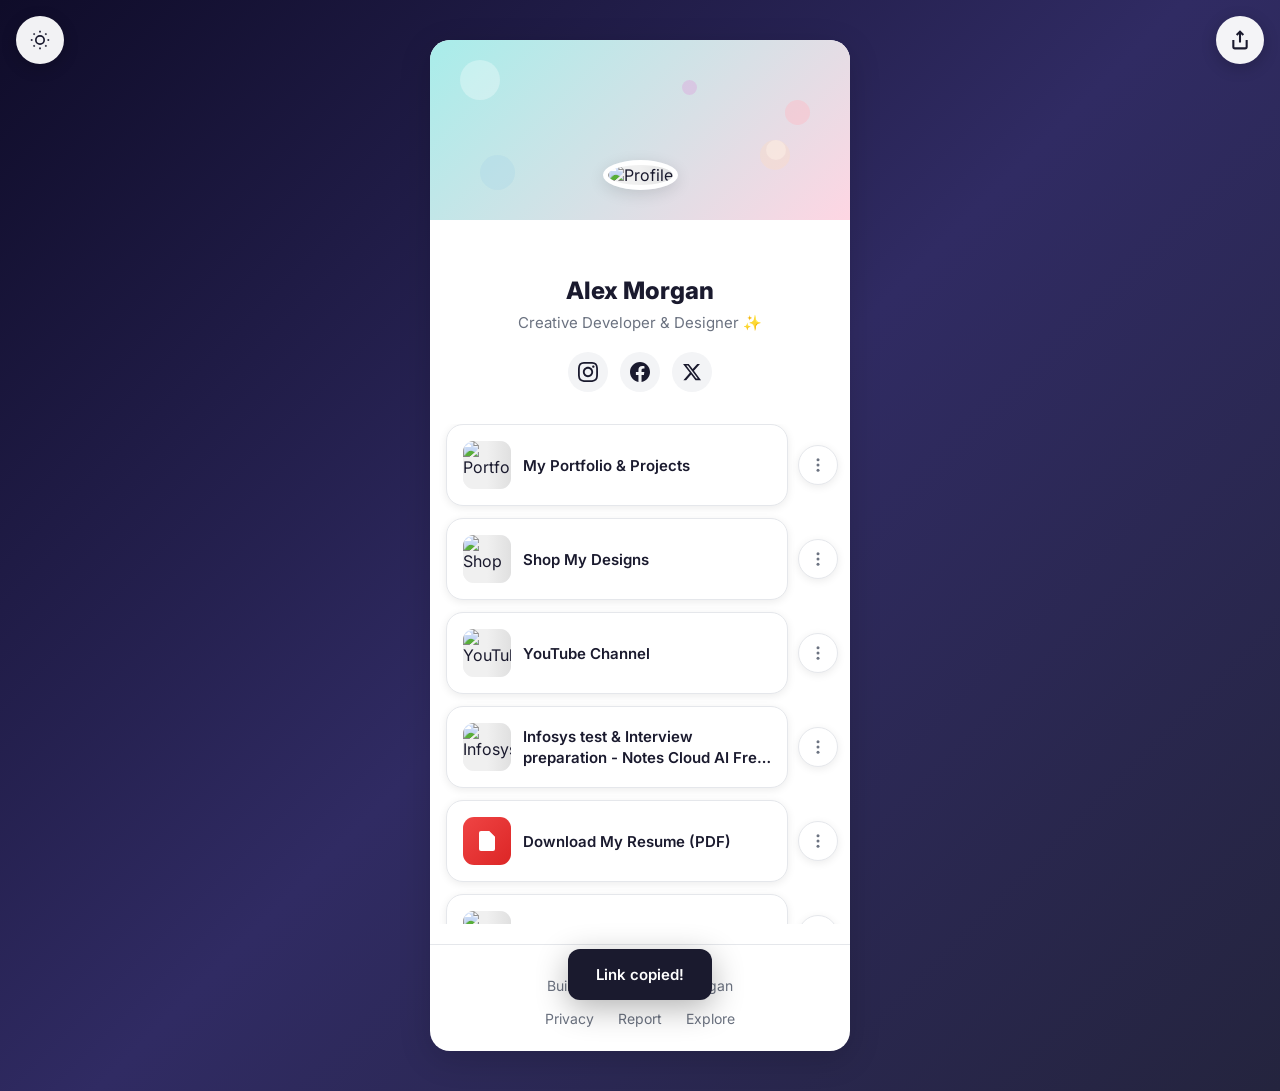
==== index.html @ 0e0369dc "Initial commit - LinkBio project" ====
<!DOCTYPE html>
<html lang="en">
<head>
    <meta charset="UTF-8">
    <meta name="viewport" content="width=device-width, initial-scale=1.0">
    <title>@alexmorgan - Linktree</title>
    <link rel="stylesheet" href="styles.css">
    <link rel="preconnect" href="https://fonts.googleapis.com">
    <link rel="preconnect" href="https://fonts.gstatic.com" crossorigin>
    <link href="https://fonts.googleapis.com/css2?family=Inter:wght@400;600;700;800&display=swap" rel="stylesheet">
</head>
<body>
    <!-- Main Container -->
    <div class="page-wrapper">
        <!-- Theme Toggle Button (Fixed) -->
        <button class="theme-toggle-btn" id="themeToggleBtn" aria-label="Toggle theme">
            <svg class="sun-icon" width="20" height="20" viewBox="0 0 24 24" fill="none" stroke="currentColor" stroke-width="2">
                <circle cx="12" cy="12" r="5"></circle>
                <line x1="12" y1="1" x2="12" y2="3"></line>
                <line x1="12" y1="21" x2="12" y2="23"></line>
                <line x1="4.22" y1="4.22" x2="5.64" y2="5.64"></line>
                <line x1="18.36" y1="18.36" x2="19.78" y2="19.78"></line>
                <line x1="1" y1="12" x2="3" y2="12"></line>
                <line x1="21" y1="12" x2="23" y2="12"></line>
                <line x1="4.22" y1="19.78" x2="5.64" y2="18.36"></line>
                <line x1="18.36" y1="5.64" x2="19.78" y2="4.22"></line>
            </svg>
            <svg class="moon-icon" width="20" height="20" viewBox="0 0 24 24" fill="none" stroke="currentColor" stroke-width="2">
                <path d="M21 12.79A9 9 0 1 1 11.21 3 7 7 0 0 0 21 12.79z"></path>
            </svg>
        </button>

        <!-- Share Button (Fixed) -->
        <button class="share-btn-fixed" id="profileShareBtn" aria-label="Share profile">
            <svg width="20" height="20" viewBox="0 0 24 24" fill="none" stroke="currentColor" stroke-width="2.5">
                <path d="M4 12v8a2 2 0 0 0 2 2h12a2 2 0 0 0 2-2v-8"></path>
                <polyline points="16 6 12 2 8 6"></polyline>
                <line x1="12" y1="2" x2="12" y2="15"></line>
            </svg>
        </button>

        <div class="profile-container">
            <!-- Decorative Header (Scrollable) -->
            <div class="header-decoration">
                <div class="confetti confetti-1"></div>
                <div class="confetti confetti-2"></div>
                <div class="confetti confetti-3"></div>
                <div class="confetti confetti-4"></div>
                <div class="confetti confetti-5"></div>
                <div class="confetti confetti-6"></div>
            </div>

            <!-- Profile Header (Scrollable) -->
            <div class="profile-header">
                <div class="profile-image-wrapper">
                    <img src="https://images.unsplash.com/photo-1535713875002-d1d0cf377fde?w=400&h=400&fit=crop" alt="Profile" class="profile-image">
                </div>
                <h1 class="profile-name">Alex Morgan</h1>
                <p class="profile-bio">Creative Developer & Designer ✨</p>
                
                <!-- Social Icons -->
                <div class="social-icons">
                    <a href="#" class="social-icon" aria-label="Instagram">
                        <svg width="20" height="20" viewBox="0 0 24 24" fill="currentColor">
                            <path d="M12 2.163c3.204 0 3.584.012 4.85.07 3.252.148 4.771 1.691 4.919 4.919.058 1.265.069 1.645.069 4.849 0 3.205-.012 3.584-.069 4.849-.149 3.225-1.664 4.771-4.919 4.919-1.266.058-1.644.07-4.85.07-3.204 0-3.584-.012-4.849-.07-3.26-.149-4.771-1.699-4.919-4.92-.058-1.265-.07-1.644-.07-4.849 0-3.204.013-3.583.07-4.849.149-3.227 1.664-4.771 4.919-4.919 1.266-.057 1.645-.069 4.849-.069zm0-2.163c-3.259 0-3.667.014-4.947.072-4.358.2-6.78 2.618-6.98 6.98-.059 1.281-.073 1.689-.073 4.948 0 3.259.014 3.668.072 4.948.2 4.358 2.618 6.78 6.98 6.98 1.281.058 1.689.072 4.948.072 3.259 0 3.668-.014 4.948-.072 4.354-.2 6.782-2.618 6.979-6.98.059-1.28.073-1.689.073-4.948 0-3.259-.014-3.667-.072-4.947-.196-4.354-2.617-6.78-6.979-6.98-1.281-.059-1.69-.073-4.949-.073zm0 5.838c-3.403 0-6.162 2.759-6.162 6.162s2.759 6.163 6.162 6.163 6.162-2.759 6.162-6.163c0-3.403-2.759-6.162-6.162-6.162zm0 10.162c-2.209 0-4-1.79-4-4 0-2.209 1.791-4 4-4s4 1.791 4 4c0 2.21-1.791 4-4 4zm6.406-11.845c-.796 0-1.441.645-1.441 1.44s.645 1.44 1.441 1.44c.795 0 1.439-.645 1.439-1.44s-.644-1.44-1.439-1.44z"></path>
                        </svg>
                    </a>
                    <a href="#" class="social-icon" aria-label="Facebook">
                        <svg width="20" height="20" viewBox="0 0 24 24" fill="currentColor">
                            <path d="M24 12.073c0-6.627-5.373-12-12-12s-12 5.373-12 12c0 5.99 4.388 10.954 10.125 11.854v-8.385H7.078v-3.47h3.047V9.43c0-3.007 1.792-4.669 4.533-4.669 1.312 0 2.686.235 2.686.235v2.953H15.83c-1.491 0-1.956.925-1.956 1.874v2.25h3.328l-.532 3.47h-2.796v8.385C19.612 23.027 24 18.062 24 12.073z"></path>
                        </svg>
                    </a>
                    <a href="#" class="social-icon" aria-label="X">
                        <svg width="20" height="20" viewBox="0 0 24 24" fill="currentColor">
                            <path d="M18.244 2.25h3.308l-7.227 8.26 8.502 11.24H16.17l-5.214-6.817L4.99 21.75H1.68l7.73-8.835L1.254 2.25H8.08l4.713 6.231zm-1.161 17.52h1.833L7.084 4.126H5.117z"></path>
                        </svg>
                    </a>
                </div>
            </div>

            <!-- Link Cards Section - Scalable Card List -->
            <div class="link-card-list">
                <!-- Card 1 -->
                <div class="link-card-wrapper">
                    <a href="https://example.com/portfolio" class="link-card" data-link-url="https://example.com/portfolio" data-link-title="My Portfolio & Projects" data-link-description="Explore my complete portfolio with case studies, design work, and creative projects">
                        <div class="link-thumbnail">
                            <img src="https://images.unsplash.com/photo-1460925895917-afdab827c52f?w=100&h=100&fit=crop" alt="Portfolio">
                        </div>
                        <span class="link-title">My Portfolio & Projects</span>
                    </a>
                    <button class="menu-btn" aria-label="Share link">
                        <svg width="18" height="18" viewBox="0 0 24 24" fill="currentColor">
                            <circle cx="12" cy="5" r="2"></circle>
                            <circle cx="12" cy="12" r="2"></circle>
                            <circle cx="12" cy="19" r="2"></circle>
                        </svg>
                    </button>
                </div>

                <!-- Card 2 -->
                <div class="link-card-wrapper">
                    <a href="https://example.com/shop" class="link-card" data-link-url="https://example.com/shop" data-link-title="Shop My Designs" data-link-description="Check out my latest products, merch, and digital downloads">
                        <div class="link-thumbnail">
                            <img src="https://images.unsplash.com/photo-1472851294608-062f824d29cc?w=100&h=100&fit=crop" alt="Shop">
                        </div>
                        <span class="link-title">Shop My Designs</span>
                    </a>
                    <button class="menu-btn" aria-label="Share link">
                        <svg width="18" height="18" viewBox="0 0 24 24" fill="currentColor">
                            <circle cx="12" cy="5" r="2"></circle>
                            <circle cx="12" cy="12" r="2"></circle>
                            <circle cx="12" cy="19" r="2"></circle>
                        </svg>
                    </button>
                </div>

                <!-- Card 3 -->
                <div class="link-card-wrapper">
                    <a href="https://youtube.com/@example" class="link-card" data-link-url="https://youtube.com/@example" data-link-title="YouTube Channel" data-link-description="Subscribe for weekly tutorials, tips, and behind-the-scenes content">
                        <div class="link-thumbnail">
                            <img src="https://images.unsplash.com/photo-1611162616305-c69b3fa7fbe0?w=100&h=100&fit=crop" alt="YouTube">
                        </div>
                        <span class="link-title">YouTube Channel</span>
                    </a>
                    <button class="menu-btn" aria-label="Share link">
                        <svg width="18" height="18" viewBox="0 0 24 24" fill="currentColor">
                            <circle cx="12" cy="5" r="2"></circle>
                            <circle cx="12" cy="12" r="2"></circle>
                            <circle cx="12" cy="19" r="2"></circle>
                        </svg>
                    </button>
                </div>

                <!-- Card 4 - Long Title Example -->
                <div class="link-card-wrapper">
                    <a href="https://example.com/infosys" class="link-card" data-link-url="https://example.com/infosys" data-link-title="Infosys test & Interview preparation - Notes Cloud AI Free Certifications 700+ VACANCIES" data-link-description="Complete preparation guide for Infosys interviews with free resources">
                        <div class="link-thumbnail">
                            <img src="https://images.unsplash.com/photo-1454165804606-c3d57bc86b40?w=100&h=100&fit=crop" alt="Infosys">
                        </div>
                        <span class="link-title">Infosys test & Interview preparation - Notes Cloud AI Free Certifications 700+ VACANCIES</span>
                    </a>
                    <button class="menu-btn" aria-label="Share link">
                        <svg width="18" height="18" viewBox="0 0 24 24" fill="currentColor">
                            <circle cx="12" cy="5" r="2"></circle>
                            <circle cx="12" cy="12" r="2"></circle>
                            <circle cx="12" cy="19" r="2"></circle>
                        </svg>
                    </button>
                </div>

                <!-- Card 5 - PDF Document -->
                <div class="link-card-wrapper">
                    <a href="https://example.com/resume.pdf" class="link-card" data-link-url="https://example.com/resume.pdf" data-link-title="Download My Resume (PDF)" data-link-description="Get my latest resume with all experience and skills">
                        <div class="link-thumbnail pdf-icon">
                            <svg width="24" height="24" viewBox="0 0 24 24" fill="currentColor">
                                <path d="M14 2H6a2 2 0 0 0-2 2v16a2 2 0 0 0 2 2h12a2 2 0 0 0 2-2V8l-6-6z"></path>
                                <path d="M14 2v6h6"></path>
                            </svg>
                        </div>
                        <span class="link-title">Download My Resume (PDF)</span>
                    </a>
                    <button class="menu-btn" aria-label="Share link">
                        <svg width="18" height="18" viewBox="0 0 24 24" fill="currentColor">
                            <circle cx="12" cy="5" r="2"></circle>
                            <circle cx="12" cy="12" r="2"></circle>
                            <circle cx="12" cy="19" r="2"></circle>
                        </svg>
                    </button>
                </div>

                <!-- Card 6 -->
                <div class="link-card-wrapper">
                    <a href="https://example.com/newsletter" class="link-card" data-link-url="https://example.com/newsletter" data-link-title="Join My Newsletter" data-link-description="Get exclusive tips, resources, and updates delivered to your inbox">
                        <div class="link-thumbnail">
                            <img src="https://images.unsplash.com/photo-1557200134-90327ee9fafa?w=100&h=100&fit=crop" alt="Newsletter">
                        </div>
                        <span class="link-title">Join My Newsletter</span>
                    </a>
                    <button class="menu-btn" aria-label="Share link">
                        <svg width="18" height="18" viewBox="0 0 24 24" fill="currentColor">
                            <circle cx="12" cy="5" r="2"></circle>
                            <circle cx="12" cy="12" r="2"></circle>
                            <circle cx="12" cy="19" r="2"></circle>
                        </svg>
                    </button>
                </div>

                <!-- Card 7 - TCS Example -->
                <div class="link-card-wrapper">
                    <a href="https://example.com/tcs-codevita" class="link-card" data-link-url="https://example.com/tcs-codevita" data-link-title="TCS CodeVita Previous Year Questions" data-link-description="Access all previous year questions and solutions for TCS CodeVita">
                        <div class="link-thumbnail">
                            <img src="https://images.unsplash.com/photo-1516116216624-53e697fedbea?w=100&h=100&fit=crop" alt="TCS">
                        </div>
                        <span class="link-title">TCS CodeVita Previous Year Questions</span>
                    </a>
                    <button class="menu-btn" aria-label="Share link">
                        <svg width="18" height="18" viewBox="0 0 24 24" fill="currentColor">
                            <circle cx="12" cy="5" r="2"></circle>
                            <circle cx="12" cy="12" r="2"></circle>
                            <circle cx="12" cy="19" r="2"></circle>
                        </svg>
                    </button>
                </div>

                <!-- Card 8 -->
                <div class="link-card-wrapper">
                    <a href="https://buymeacoffee.com/example" class="link-card" data-link-url="https://buymeacoffee.com/example" data-link-title="Buy Me a Coffee ☕" data-link-description="Support my work and help me create more content">
                        <div class="link-thumbnail">
                            <img src="https://images.unsplash.com/photo-1509042239860-f550ce710b93?w=100&h=100&fit=crop" alt="Coffee">
                        </div>
                        <span class="link-title">Buy Me a Coffee ☕</span>
                    </a>
                    <button class="menu-btn" aria-label="Share link">
                        <svg width="18" height="18" viewBox="0 0 24 24" fill="currentColor">
                            <circle cx="12" cy="5" r="2"></circle>
                            <circle cx="12" cy="12" r="2"></circle>
                            <circle cx="12" cy="19" r="2"></circle>
                        </svg>
                    </button>
                </div>

                <!-- Card 9 - Document Example -->
                <div class="link-card-wrapper">
                    <a href="https://example.com/guide.pdf" class="link-card" data-link-url="https://example.com/guide.pdf" data-link-title="DIRECT INTERVIEW IN ZOOM - Complete Guide" data-link-description="Step by step guide for direct Zoom interviews">
                        <div class="link-thumbnail doc-icon">
                            <svg width="24" height="24" viewBox="0 0 24 24" fill="currentColor">
                                <path d="M14 2H6a2 2 0 0 0-2 2v16a2 2 0 0 0 2 2h12a2 2 0 0 0 2-2V8l-6-6z"></path>
                                <path d="M14 2v6h6"></path>
                                <path d="M9 13h6M9 17h6"></path>
                            </svg>
                        </div>
                        <span class="link-title">DIRECT INTERVIEW IN ZOOM - Complete Guide</span>
                    </a>
                    <button class="menu-btn" aria-label="Share link">
                        <svg width="18" height="18" viewBox="0 0 24 24" fill="currentColor">
                            <circle cx="12" cy="5" r="2"></circle>
                            <circle cx="12" cy="12" r="2"></circle>
                            <circle cx="12" cy="19" r="2"></circle>
                        </svg>
                    </button>
                </div>

                <!-- Card 10 -->
                <div class="link-card-wrapper">
                    <a href="https://example.com/blog" class="link-card" data-link-url="https://example.com/blog" data-link-title="Read My Blog" data-link-description="Articles about design, development, and creativity">
                        <div class="link-thumbnail">
                            <img src="https://images.unsplash.com/photo-1499750310107-5fef28a66643?w=100&h=100&fit=crop" alt="Blog">
                        </div>
                        <span class="link-title">Read My Blog</span>
                    </a>
                    <button class="menu-btn" aria-label="Share link">
                        <svg width="18" height="18" viewBox="0 0 24 24" fill="currentColor">
                            <circle cx="12" cy="5" r="2"></circle>
                            <circle cx="12" cy="12" r="2"></circle>
                            <circle cx="12" cy="19" r="2"></circle>
                        </svg>
                    </button>
                </div>

                <!-- ============================================
                     ADDITIONAL CARDS (Commented Out - Uncomment to Use)
                     ============================================ -->

                <!-- Card 11 - GitHub Repositories -->
                <!--
                <div class="link-card-wrapper">
                    <a href="https://github.com/yourusername" class="link-card" data-link-url="https://github.com/yourusername" data-link-title="GitHub Repositories" data-link-description="Explore my open source projects and code contributions">
                        <div class="link-thumbnail">
                            <img src="https://images.unsplash.com/photo-1618401471353-b98afee0b2eb?w=100&h=100&fit=crop" alt="GitHub">
                        </div>
                        <span class="link-title">GitHub Repositories</span>
                    </a>
                    <button class="menu-btn" aria-label="Share link">
                        <svg width="18" height="18" viewBox="0 0 24 24" fill="currentColor">
                            <circle cx="12" cy="5" r="2"></circle>
                            <circle cx="12" cy="12" r="2"></circle>
                            <circle cx="12" cy="19" r="2"></circle>
                        </svg>
                    </button>
                </div>
                -->

                <!-- Card 12 - Frontend Development Projects -->
                <!--
                <div class="link-card-wrapper">
                    <a href="https://example.com/frontend-projects" class="link-card" data-link-url="https://example.com/frontend-projects" data-link-title="Frontend Development Projects" data-link-description="Collection of React, Vue, and vanilla JavaScript projects">
                        <div class="link-thumbnail">
                            <img src="https://images.unsplash.com/photo-1593720213428-28a5b9e94613?w=100&h=100&fit=crop" alt="Frontend">
                        </div>
                        <span class="link-title">Frontend Development Projects</span>
                    </a>
                    <button class="menu-btn" aria-label="Share link">
                        <svg width="18" height="18" viewBox="0 0 24 24" fill="currentColor">
                            <circle cx="12" cy="5" r="2"></circle>
                            <circle cx="12" cy="12" r="2"></circle>
                            <circle cx="12" cy="19" r="2"></circle>
                        </svg>
                    </button>
                </div>
                -->

                <!-- Card 13 - UI Design Resources -->
                <!--
                <div class="link-card-wrapper">
                    <a href="https://example.com/ui-resources" class="link-card" data-link-url="https://example.com/ui-resources" data-link-title="UI Design Resources" data-link-description="Free design systems, components, and Figma templates">
                        <div class="link-thumbnail">
                            <img src="https://images.unsplash.com/photo-1561070791-2526d30994b5?w=100&h=100&fit=crop" alt="UI Design">
                        </div>
                        <span class="link-title">UI Design Resources</span>
                    </a>
                    <button class="menu-btn" aria-label="Share link">
                        <svg width="18" height="18" viewBox="0 0 24 24" fill="currentColor">
                            <circle cx="12" cy="5" r="2"></circle>
                            <circle cx="12" cy="12" r="2"></circle>
                            <circle cx="12" cy="19" r="2"></circle>
                        </svg>
                    </button>
                </div>
                -->

                <!-- Card 14 - JavaScript Learning Resources -->
                <!--
                <div class="link-card-wrapper">
                    <a href="https://example.com/js-learning" class="link-card" data-link-url="https://example.com/js-learning" data-link-title="JavaScript Learning Resources" data-link-description="Tutorials, courses, and guides for mastering JavaScript">
                        <div class="link-thumbnail">
                            <img src="https://images.unsplash.com/photo-1579468118864-1b9ea3c0db4a?w=100&h=100&fit=crop" alt="JavaScript">
                        </div>
                        <span class="link-title">JavaScript Learning Resources</span>
                    </a>
                    <button class="menu-btn" aria-label="Share link">
                        <svg width="18" height="18" viewBox="0 0 24 24" fill="currentColor">
                            <circle cx="12" cy="5" r="2"></circle>
                            <circle cx="12" cy="12" r="2"></circle>
                            <circle cx="12" cy="19" r="2"></circle>
                        </svg>
                    </button>
                </div>
                -->

                <!-- Card 15 - AI Tools Collection -->
                <!--
                <div class="link-card-wrapper">
                    <a href="https://example.com/ai-tools" class="link-card" data-link-url="https://example.com/ai-tools" data-link-title="AI Tools Collection" data-link-description="Curated list of AI tools for developers and designers">
                        <div class="link-thumbnail">
                            <img src="https://images.unsplash.com/photo-1677442136019-21780ecad995?w=100&h=100&fit=crop" alt="AI Tools">
                        </div>
                        <span class="link-title">AI Tools Collection</span>
                    </a>
                    <button class="menu-btn" aria-label="Share link">
                        <svg width="18" height="18" viewBox="0 0 24 24" fill="currentColor">
                            <circle cx="12" cy="5" r="2"></circle>
                            <circle cx="12" cy="12" r="2"></circle>
                            <circle cx="12" cy="19" r="2"></circle>
                        </svg>
                    </button>
                </div>
                -->

                <!-- Card 16 - Developer Toolkit -->
                <!--
                <div class="link-card-wrapper">
                    <a href="https://example.com/dev-toolkit" class="link-card" data-link-url="https://example.com/dev-toolkit" data-link-title="Developer Toolkit" data-link-description="Essential tools, extensions, and resources for developers">
                        <div class="link-thumbnail">
                            <img src="https://images.unsplash.com/photo-1484480974693-6ca0a78fb36b?w=100&h=100&fit=crop" alt="Toolkit">
                        </div>
                        <span class="link-title">Developer Toolkit</span>
                    </a>
                    <button class="menu-btn" aria-label="Share link">
                        <svg width="18" height="18" viewBox="0 0 24 24" fill="currentColor">
                            <circle cx="12" cy="5" r="2"></circle>
                            <circle cx="12" cy="12" r="2"></circle>
                            <circle cx="12" cy="19" r="2"></circle>
                        </svg>
                    </button>
                </div>
                -->

                <!-- Card 17 - Startup Ideas -->
                <!--
                <div class="link-card-wrapper">
                    <a href="https://example.com/startup-ideas" class="link-card" data-link-url="https://example.com/startup-ideas" data-link-title="Startup Ideas" data-link-description="Innovative startup concepts and business opportunities">
                        <div class="link-thumbnail">
                            <img src="https://images.unsplash.com/photo-1553877522-43269d4ea984?w=100&h=100&fit=crop" alt="Startup">
                        </div>
                        <span class="link-title">Startup Ideas</span>
                    </a>
                    <button class="menu-btn" aria-label="Share link">
                        <svg width="18" height="18" viewBox="0 0 24 24" fill="currentColor">
                            <circle cx="12" cy="5" r="2"></circle>
                            <circle cx="12" cy="12" r="2"></circle>
                            <circle cx="12" cy="19" r="2"></circle>
                        </svg>
                    </button>
                </div>
                -->

                <!-- Card 18 - Tech Blog Articles -->
                <!--
                <div class="link-card-wrapper">
                    <a href="https://example.com/tech-blog" class="link-card" data-link-url="https://example.com/tech-blog" data-link-title="Tech Blog Articles" data-link-description="In-depth articles on web development and technology trends">
                        <div class="link-thumbnail">
                            <img src="https://images.unsplash.com/photo-1486312338219-ce68d2c6f44d?w=100&h=100&fit=crop" alt="Blog">
                        </div>
                        <span class="link-title">Tech Blog Articles</span>
                    </a>
                    <button class="menu-btn" aria-label="Share link">
                        <svg width="18" height="18" viewBox="0 0 24 24" fill="currentColor">
                            <circle cx="12" cy="5" r="2"></circle>
                            <circle cx="12" cy="12" r="2"></circle>
                            <circle cx="12" cy="19" r="2"></circle>
                        </svg>
                    </button>
                </div>
                -->

                <!-- Card 19 - Free Coding Resources -->
                <!--
                <div class="link-card-wrapper">
                    <a href="https://example.com/free-resources" class="link-card" data-link-url="https://example.com/free-resources" data-link-title="Free Coding Resources" data-link-description="Free courses, tutorials, and learning materials for developers">
                        <div class="link-thumbnail">
                            <img src="https://images.unsplash.com/photo-1516116216624-53e697fedbea?w=100&h=100&fit=crop" alt="Resources">
                        </div>
                        <span class="link-title">Free Coding Resources</span>
                    </a>
                    <button class="menu-btn" aria-label="Share link">
                        <svg width="18" height="18" viewBox="0 0 24 24" fill="currentColor">
                            <circle cx="12" cy="5" r="2"></circle>
                            <circle cx="12" cy="12" r="2"></circle>
                            <circle cx="12" cy="19" r="2"></circle>
                        </svg>
                    </button>
                </div>
                -->

                <!-- Card 20 - Design Inspiration -->
                <!--
                <div class="link-card-wrapper">
                    <a href="https://example.com/design-inspiration" class="link-card" data-link-url="https://example.com/design-inspiration" data-link-title="Design Inspiration" data-link-description="Curated collection of beautiful UI designs and creative work">
                        <div class="link-thumbnail">
                            <img src="https://images.unsplash.com/photo-1558655146-9f40138edfeb?w=100&h=100&fit=crop" alt="Design">
                        </div>
                        <span class="link-title">Design Inspiration</span>
                    </a>
                    <button class="menu-btn" aria-label="Share link">
                        <svg width="18" height="18" viewBox="0 0 24 24" fill="currentColor">
                            <circle cx="12" cy="5" r="2"></circle>
                            <circle cx="12" cy="12" r="2"></circle>
                            <circle cx="12" cy="19" r="2"></circle>
                        </svg>
                    </button>
                </div>
                -->

                <!-- Card 21 - My LinkedIn Profile -->
                <!--
                <div class="link-card-wrapper">
                    <a href="https://linkedin.com/in/yourusername" class="link-card" data-link-url="https://linkedin.com/in/yourusername" data-link-title="My LinkedIn Profile" data-link-description="Connect with me on LinkedIn for professional networking">
                        <div class="link-thumbnail">
                            <img src="https://images.unsplash.com/photo-1611944212129-29977ae1398c?w=100&h=100&fit=crop" alt="LinkedIn">
                        </div>
                        <span class="link-title">My LinkedIn Profile</span>
                    </a>
                    <button class="menu-btn" aria-label="Share link">
                        <svg width="18" height="18" viewBox="0 0 24 24" fill="currentColor">
                            <circle cx="12" cy="5" r="2"></circle>
                            <circle cx="12" cy="12" r="2"></circle>
                            <circle cx="12" cy="19" r="2"></circle>
                        </svg>
                    </button>
                </div>
                -->

                <!-- Card 22 - Book a Call -->
                <!--
                <div class="link-card-wrapper">
                    <a href="https://cal.com/yourusername" class="link-card" data-link-url="https://cal.com/yourusername" data-link-title="Book a Call" data-link-description="Schedule a 30-minute consultation call with me">
                        <div class="link-thumbnail">
                            <img src="https://images.unsplash.com/photo-1497032628192-86f99bcd76bc?w=100&h=100&fit=crop" alt="Call">
                        </div>
                        <span class="link-title">Book a Call</span>
                    </a>
                    <button class="menu-btn" aria-label="Share link">
                        <svg width="18" height="18" viewBox="0 0 24 24" fill="currentColor">
                            <circle cx="12" cy="5" r="2"></circle>
                            <circle cx="12" cy="12" r="2"></circle>
                            <circle cx="12" cy="19" r="2"></circle>
                        </svg>
                    </button>
                </div>
                -->

                <!-- Card 23 - Contact Me -->
                <!--
                <div class="link-card-wrapper">
                    <a href="mailto:hello@example.com" class="link-card" data-link-url="mailto:hello@example.com" data-link-title="Contact Me" data-link-description="Send me an email for inquiries and collaborations">
                        <div class="link-thumbnail">
                            <img src="https://images.unsplash.com/photo-1596526131083-e8c633c948d2?w=100&h=100&fit=crop" alt="Contact">
                        </div>
                        <span class="link-title">Contact Me</span>
                    </a>
                    <button class="menu-btn" aria-label="Share link">
                        <svg width="18" height="18" viewBox="0 0 24 24" fill="currentColor">
                            <circle cx="12" cy="5" r="2"></circle>
                            <circle cx="12" cy="12" r="2"></circle>
                            <circle cx="12" cy="19" r="2"></circle>
                        </svg>
                    </button>
                </div>
                -->

                <!-- Card 24 - Web Development Course -->
                <!--
                <div class="link-card-wrapper">
                    <a href="https://example.com/web-dev-course" class="link-card" data-link-url="https://example.com/web-dev-course" data-link-title="Web Development Course" data-link-description="Complete course on modern web development from scratch">
                        <div class="link-thumbnail">
                            <img src="https://images.unsplash.com/photo-1498050108023-c5249f4df085?w=100&h=100&fit=crop" alt="Course">
                        </div>
                        <span class="link-title">Web Development Course</span>
                    </a>
                    <button class="menu-btn" aria-label="Share link">
                        <svg width="18" height="18" viewBox="0 0 24 24" fill="currentColor">
                            <circle cx="12" cy="5" r="2"></circle>
                            <circle cx="12" cy="12" r="2"></circle>
                            <circle cx="12" cy="19" r="2"></circle>
                        </svg>
                    </button>
                </div>
                -->

                <!-- Card 25 - Design Portfolio -->
                <!--
                <div class="link-card-wrapper">
                    <a href="https://example.com/design-portfolio" class="link-card" data-link-url="https://example.com/design-portfolio" data-link-title="Design Portfolio" data-link-description="Browse my complete design portfolio and case studies">
                        <div class="link-thumbnail">
                            <img src="https://images.unsplash.com/photo-1626785774573-4b799315345d?w=100&h=100&fit=crop" alt="Portfolio">
                        </div>
                        <span class="link-title">Design Portfolio</span>
                    </a>
                    <button class="menu-btn" aria-label="Share link">
                        <svg width="18" height="18" viewBox="0 0 24 24" fill="currentColor">
                            <circle cx="12" cy="5" r="2"></circle>
                            <circle cx="12" cy="12" r="2"></circle>
                            <circle cx="12" cy="19" r="2"></circle>
                        </svg>
                    </button>
                </div>
                -->
            </div>

            <!-- Custom Footer -->
            <footer class="custom-footer">
                <p class="footer-text">Built with ❤️ by Alex Morgan</p>
                <div class="footer-links">
                    <a href="#privacy" class="footer-link">Privacy</a>
                    <a href="#report" class="footer-link">Report</a>
                    <a href="#explore" class="footer-link">Explore</a>
                </div>
            </footer>
        </div>
    </div>

    <!-- Link Share Modal -->
    <div class="modal-overlay" id="linkShareModal">
        <div class="modal-content">
            <button class="modal-close" id="linkModalClose" aria-label="Close">
                <svg width="24" height="24" viewBox="0 0 24 24" fill="none" stroke="currentColor" stroke-width="2">
                    <line x1="18" y1="6" x2="6" y2="18"></line>
                    <line x1="6" y1="6" x2="18" y2="18"></line>
                </svg>
            </button>
            
            <h2 class="modal-title">Share link</h2>
            
            <!-- Link Preview Card -->
            <div class="link-preview-card">
                <div class="preview-thumbnail" id="linkPreviewThumb">
                    <img src="" alt="Link preview">
                </div>
                <div class="preview-content">
                    <h3 class="preview-title" id="linkPreviewTitle">Link Title</h3>
                    <p class="preview-url" id="linkPreviewUrl">example.com/link</p>
                    <p class="preview-description" id="linkPreviewDescription">Link description</p>
                    <button class="preview-more-btn">More</button>
                </div>
            </div>
            
            <!-- Share Options -->
            <div class="share-options">
                <button class="share-option" data-action="copy-link">
                    <div class="share-icon share-icon-copy">
                        <svg width="20" height="20" viewBox="0 0 24 24" fill="none" stroke="currentColor" stroke-width="2">
                            <path d="M10 13a5 5 0 0 0 7.54.54l3-3a5 5 0 0 0-7.07-7.07l-1.72 1.71"></path>
                            <path d="M14 11a5 5 0 0 0-7.54-.54l-3 3a5 5 0 0 0 7.07 7.07l1.71-1.71"></path>
                        </svg>
                    </div>
                    <span class="share-label">Copy link</span>
                </button>
                
                <button class="share-option" data-action="twitter">
                    <div class="share-icon share-icon-twitter">
                        <svg width="20" height="20" viewBox="0 0 24 24" fill="currentColor">
                            <path d="M18.244 2.25h3.308l-7.227 8.26 8.502 11.24H16.17l-5.214-6.817L4.99 21.75H1.68l7.73-8.835L1.254 2.25H8.08l4.713 6.231zm-1.161 17.52h1.833L7.084 4.126H5.117z"></path>
                        </svg>
                    </div>
                    <span class="share-label">X</span>
                </button>
                
                <button class="share-option" data-action="facebook">
                    <div class="share-icon share-icon-facebook">
                        <svg width="20" height="20" viewBox="0 0 24 24" fill="currentColor">
                            <path d="M24 12.073c0-6.627-5.373-12-12-12s-12 5.373-12 12c0 5.99 4.388 10.954 10.125 11.854v-8.385H7.078v-3.47h3.047V9.43c0-3.007 1.792-4.669 4.533-4.669 1.312 0 2.686.235 2.686.235v2.953H15.83c-1.491 0-1.956.925-1.956 1.874v2.25h3.328l-.532 3.47h-2.796v8.385C19.612 23.027 24 18.062 24 12.073z"></path>
                        </svg>
                    </div>
                    <span class="share-label">Facebook</span>
                </button>
                
                <button class="share-option" data-action="whatsapp">
                    <div class="share-icon share-icon-whatsapp">
                        <svg width="20" height="20" viewBox="0 0 24 24" fill="currentColor">
                            <path d="M17.472 14.382c-.297-.149-1.758-.867-2.03-.967-.273-.099-.471-.148-.67.15-.197.297-.767.966-.94 1.164-.173.199-.347.223-.644.075-.297-.15-1.255-.463-2.39-1.475-.883-.788-1.48-1.761-1.653-2.059-.173-.297-.018-.458.13-.606.134-.133.298-.347.446-.52.149-.174.198-.298.298-.497.099-.198.05-.371-.025-.52-.075-.149-.669-1.612-.916-2.207-.242-.579-.487-.5-.669-.51-.173-.008-.371-.01-.57-.01-.198 0-.52.074-.792.372-.272.297-1.04 1.016-1.04 2.479 0 1.462 1.065 2.875 1.213 3.074.149.198 2.096 3.2 5.077 4.487.709.306 1.262.489 1.694.625.712.227 1.36.195 1.871.118.571-.085 1.758-.719 2.006-1.413.248-.694.248-1.289.173-1.413-.074-.124-.272-.198-.57-.347m-5.421 7.403h-.004a9.87 9.87 0 01-5.031-1.378l-.361-.214-3.741.982.998-3.648-.235-.374a9.86 9.86 0 01-1.51-5.26c.001-5.45 4.436-9.884 9.888-9.884 2.64 0 5.122 1.03 6.988 2.898a9.825 9.825 0 012.893 6.994c-.003 5.45-4.437 9.884-9.885 9.884m8.413-18.297A11.815 11.815 0 0012.05 0C5.495 0 .16 5.335.157 11.892c0 2.096.547 4.142 1.588 5.945L.057 24l6.305-1.654a11.882 11.882 0 005.683 1.448h.005c6.554 0 11.89-5.335 11.893-11.893a11.821 11.821 0 00-3.48-8.413Z"></path>
                        </svg>
                    </div>
                    <span class="share-label">WhatsApp</span>
                </button>
                
                <button class="share-option" data-action="linkedin">
                    <div class="share-icon share-icon-linkedin">
                        <svg width="20" height="20" viewBox="0 0 24 24" fill="currentColor">
                            <path d="M20.447 20.452h-3.554v-5.569c0-1.328-.027-3.037-1.852-3.037-1.853 0-2.136 1.445-2.136 2.939v5.667H9.351V9h3.414v1.561h.046c.477-.9 1.637-1.85 3.37-1.85 3.601 0 4.267 2.37 4.267 5.455v6.286zM5.337 7.433c-1.144 0-2.063-.926-2.063-2.065 0-1.138.92-2.063 2.063-2.063 1.14 0 2.064.925 2.064 2.063 0 1.139-.925 2.065-2.064 2.065zm1.782 13.019H3.555V9h3.564v11.452zM22.225 0H1.771C.792 0 0 .774 0 1.729v20.542C0 23.227.792 24 1.771 24h20.451C23.2 24 24 23.227 24 22.271V1.729C24 .774 23.2 0 22.222 0h.003z"></path>
                        </svg>
                    </div>
                    <span class="share-label">LinkedIn</span>
                </button>
                
                <button class="share-option" data-action="messenger">
                    <div class="share-icon share-icon-messenger">
                        <svg width="20" height="20" viewBox="0 0 24 24" fill="currentColor">
                            <path d="M12 0C5.373 0 0 4.975 0 11.111c0 3.497 1.745 6.616 4.472 8.652V24l4.086-2.242c1.09.301 2.246.464 3.442.464 6.627 0 12-4.974 12-11.11C24 4.975 18.627 0 12 0zm1.191 14.963l-3.055-3.26-5.963 3.26L10.732 8l3.131 3.259L19.752 8l-6.561 6.963z"></path>
                        </svg>
                    </div>
                    <span class="share-label">Messenger</span>
                </button>
                
                <button class="share-option" data-action="snapchat">
                    <div class="share-icon share-icon-snapchat">
                        <svg width="20" height="20" viewBox="0 0 24 24" fill="currentColor">
                            <path d="M12.206.793c.99 0 4.347.276 5.93 3.821.529 1.193.403 3.219.299 4.847l-.003.06c-.012.18-.022.345-.03.51.075.045.203.09.401.09.3-.016.659-.12 1.033-.301.165-.088.344-.104.464-.104.182 0 .359.029.509.09.45.149.734.479.734.838.015.449-.39.839-1.213 1.168-.089.029-.209.075-.344.119-.45.135-1.139.36-1.333.81-.09.224-.061.524.12.868l.015.015c.06.136 1.526 3.475 4.791 4.014.255.044.435.27.42.509 0 .075-.015.149-.045.225-.24.569-1.273.988-3.146 1.271-.059.091-.12.375-.164.57-.029.179-.074.36-.134.553-.076.271-.27.405-.555.405h-.03c-.135 0-.313-.031-.538-.074-.36-.075-.765-.135-1.273-.135-.3 0-.599.015-.913.074-.6.104-1.123.464-1.723.884-.853.599-1.826 1.288-3.294 1.288-.06 0-.119-.015-.18-.015h-.149c-1.468 0-2.427-.675-3.279-1.288-.599-.42-1.107-.779-1.707-.884-.314-.045-.629-.074-.928-.074-.54 0-.958.089-1.272.149-.211.043-.391.074-.54.074-.374 0-.523-.224-.583-.42-.061-.192-.09-.389-.135-.567-.046-.181-.105-.494-.166-.57-1.918-.222-2.95-.642-3.189-1.226-.031-.063-.052-.15-.055-.225-.015-.243.165-.465.42-.509 3.264-.54 4.73-3.879 4.791-4.02l.016-.029c.18-.345.224-.645.119-.869-.195-.434-.884-.658-1.332-.809-.121-.029-.24-.074-.346-.119-1.107-.435-1.257-.93-1.197-1.273.09-.479.674-.793 1.168-.793.146 0 .27.029.383.074.42.194.789.3 1.104.3.234 0 .384-.06.465-.105l-.046-.569c-.098-1.626-.225-3.651.307-4.837C7.392 1.077 10.739.807 11.727.807l.419-.015h.06z"></path>
                        </svg>
                    </div>
                    <span class="share-label">Snapchat</span>
                </button>
            </div>
        </div>
    </div>

    <!-- Profile Share Modal -->
    <div class="modal-overlay" id="profileShareModal">
        <div class="modal-content modal-content-profile">
            <button class="modal-close" id="profileModalClose" aria-label="Close">
                <svg width="24" height="24" viewBox="0 0 24 24" fill="none" stroke="currentColor" stroke-width="2">
                    <line x1="18" y1="6" x2="6" y2="18"></line>
                    <line x1="6" y1="6" x2="18" y2="18"></line>
                </svg>
            </button>
            
            <h2 class="modal-title">Share Profile</h2>
            
            <!-- Profile Preview Card -->
            <div class="profile-preview-card">
                <div class="profile-preview-image">
                    <img src="https://images.unsplash.com/photo-1535713875002-d1d0cf377fde?w=400&h=400&fit=crop" alt="Profile">
                </div>
                <div class="profile-preview-content">
                    <h3 class="profile-preview-name">Alex Morgan</h3>
                    <p class="profile-preview-handle">@alexmorgan</p>
                </div>
            </div>
            
            <!-- Share Options -->
            <div class="share-options">
                <button class="share-option" data-action="copy-profile">
                    <div class="share-icon share-icon-copy">
                        <svg width="20" height="20" viewBox="0 0 24 24" fill="none" stroke="currentColor" stroke-width="2">
                            <path d="M10 13a5 5 0 0 0 7.54.54l3-3a5 5 0 0 0-7.07-7.07l-1.72 1.71"></path>
                            <path d="M14 11a5 5 0 0 0-7.54-.54l-3 3a5 5 0 0 0 7.07 7.07l1.71-1.71"></path>
                        </svg>
                    </div>
                    <span class="share-label">Copy Link</span>
                </button>
                
                <button class="share-option" data-action="twitter">
                    <div class="share-icon share-icon-twitter">
                        <svg width="20" height="20" viewBox="0 0 24 24" fill="currentColor">
                            <path d="M18.244 2.25h3.308l-7.227 8.26 8.502 11.24H16.17l-5.214-6.817L4.99 21.75H1.68l7.73-8.835L1.254 2.25H8.08l4.713 6.231zm-1.161 17.52h1.833L7.084 4.126H5.117z"></path>
                        </svg>
                    </div>
                    <span class="share-label">X</span>
                </button>
                
                <button class="share-option" data-action="facebook">
                    <div class="share-icon share-icon-facebook">
                        <svg width="20" height="20" viewBox="0 0 24 24" fill="currentColor">
                            <path d="M24 12.073c0-6.627-5.373-12-12-12s-12 5.373-12 12c0 5.99 4.388 10.954 10.125 11.854v-8.385H7.078v-3.47h3.047V9.43c0-3.007 1.792-4.669 4.533-4.669 1.312 0 2.686.235 2.686.235v2.953H15.83c-1.491 0-1.956.925-1.956 1.874v2.25h3.328l-.532 3.47h-2.796v8.385C19.612 23.027 24 18.062 24 12.073z"></path>
                        </svg>
                    </div>
                    <span class="share-label">Facebook</span>
                </button>
                
                <button class="share-option" data-action="whatsapp">
                    <div class="share-icon share-icon-whatsapp">
                        <svg width="20" height="20" viewBox="0 0 24 24" fill="currentColor">
                            <path d="M17.472 14.382c-.297-.149-1.758-.867-2.03-.967-.273-.099-.471-.148-.67.15-.197.297-.767.966-.94 1.164-.173.199-.347.223-.644.075-.297-.15-1.255-.463-2.39-1.475-.883-.788-1.48-1.761-1.653-2.059-.173-.297-.018-.458.13-.606.134-.133.298-.347.446-.52.149-.174.198-.298.298-.497.099-.198.05-.371-.025-.52-.075-.149-.669-1.612-.916-2.207-.242-.579-.487-.5-.669-.51-.173-.008-.371-.01-.57-.01-.198 0-.52.074-.792.372-.272.297-1.04 1.016-1.04 2.479 0 1.462 1.065 2.875 1.213 3.074.149.198 2.096 3.2 5.077 4.487.709.306 1.262.489 1.694.625.712.227 1.36.195 1.871.118.571-.085 1.758-.719 2.006-1.413.248-.694.248-1.289.173-1.413-.074-.124-.272-.198-.57-.347m-5.421 7.403h-.004a9.87 9.87 0 01-5.031-1.378l-.361-.214-3.741.982.998-3.648-.235-.374a9.86 9.86 0 01-1.51-5.26c.001-5.45 4.436-9.884 9.888-9.884 2.64 0 5.122 1.03 6.988 2.898a9.825 9.825 0 012.893 6.994c-.003 5.45-4.437 9.884-9.885 9.884m8.413-18.297A11.815 11.815 0 0012.05 0C5.495 0 .16 5.335.157 11.892c0 2.096.547 4.142 1.588 5.945L.057 24l6.305-1.654a11.882 11.882 0 005.683 1.448h.005c6.554 0 11.89-5.335 11.893-11.893a11.821 11.821 0 00-3.48-8.413Z"></path>
                        </svg>
                    </div>
                    <span class="share-label">WhatsApp</span>
                </button>
                
                <button class="share-option" data-action="linkedin">
                    <div class="share-icon share-icon-linkedin">
                        <svg width="20" height="20" viewBox="0 0 24 24" fill="currentColor">
                            <path d="M20.447 20.452h-3.554v-5.569c0-1.328-.027-3.037-1.852-3.037-1.853 0-2.136 1.445-2.136 2.939v5.667H9.351V9h3.414v1.561h.046c.477-.9 1.637-1.85 3.37-1.85 3.601 0 4.267 2.37 4.267 5.455v6.286zM5.337 7.433c-1.144 0-2.063-.926-2.063-2.065 0-1.138.92-2.063 2.063-2.063 1.14 0 2.064.925 2.064 2.063 0 1.139-.925 2.065-2.064 2.065zm1.782 13.019H3.555V9h3.564v11.452zM22.225 0H1.771C.792 0 0 .774 0 1.729v20.542C0 23.227.792 24 1.771 24h20.451C23.2 24 24 23.227 24 22.271V1.729C24 .774 23.2 0 22.222 0h.003z"></path>
                        </svg>
                    </div>
                    <span class="share-label">LinkedIn</span>
                </button>
                
                <button class="share-option" data-action="messenger">
                    <div class="share-icon share-icon-messenger">
                        <svg width="20" height="20" viewBox="0 0 24 24" fill="currentColor">
                            <path d="M12 0C5.373 0 0 4.975 0 11.111c0 3.497 1.745 6.616 4.472 8.652V24l4.086-2.242c1.09.301 2.246.464 3.442.464 6.627 0 12-4.974 12-11.11C24 4.975 18.627 0 12 0zm1.191 14.963l-3.055-3.26-5.963 3.26L10.732 8l3.131 3.259L19.752 8l-6.561 6.963z"></path>
                        </svg>
                    </div>
                    <span class="share-label">Messenger</span>
                </button>
                
                <button class="share-option" data-action="snapchat">
                    <div class="share-icon share-icon-snapchat">
                        <svg width="20" height="20" viewBox="0 0 24 24" fill="currentColor">
                            <path d="M12.206.793c.99 0 4.347.276 5.93 3.821.529 1.193.403 3.219.299 4.847l-.003.06c-.012.18-.022.345-.03.51.075.045.203.09.401.09.3-.016.659-.12 1.033-.301.165-.088.344-.104.464-.104.182 0 .359.029.509.09.45.149.734.479.734.838.015.449-.39.839-1.213 1.168-.089.029-.209.075-.344.119-.45.135-1.139.36-1.333.81-.09.224-.061.524.12.868l.015.015c.06.136 1.526 3.475 4.791 4.014.255.044.435.27.42.509 0 .075-.015.149-.045.225-.24.569-1.273.988-3.146 1.271-.059.091-.12.375-.164.57-.029.179-.074.36-.134.553-.076.271-.27.405-.555.405h-.03c-.135 0-.313-.031-.538-.074-.36-.075-.765-.135-1.273-.135-.3 0-.599.015-.913.074-.6.104-1.123.464-1.723.884-.853.599-1.826 1.288-3.294 1.288-.06 0-.119-.015-.18-.015h-.149c-1.468 0-2.427-.675-3.279-1.288-.599-.42-1.107-.779-1.707-.884-.314-.045-.629-.074-.928-.074-.54 0-.958.089-1.272.149-.211.043-.391.074-.54.074-.374 0-.523-.224-.583-.42-.061-.192-.09-.389-.135-.567-.046-.181-.105-.494-.166-.57-1.918-.222-2.95-.642-3.189-1.226-.031-.063-.052-.15-.055-.225-.015-.243.165-.465.42-.509 3.264-.54 4.73-3.879 4.791-4.02l.016-.029c.18-.345.224-.645.119-.869-.195-.434-.884-.658-1.332-.809-.121-.029-.24-.074-.346-.119-1.107-.435-1.257-.93-1.197-1.273.09-.479.674-.793 1.168-.793.146 0 .27.029.383.074.42.194.789.3 1.104.3.234 0 .384-.06.465-.105l-.046-.569c-.098-1.626-.225-3.651.307-4.837C7.392 1.077 10.739.807 11.727.807l.419-.015h.06z"></path>
                        </svg>
                    </div>
                    <span class="share-label">Snapchat</span>
                </button>
            </div>
            
            <!-- Work With Me Section -->
            <div class="work-section">
                <h3 class="work-title">Work with Me</h3>
                <p class="work-description">Need a website, UI design, or collaboration? Let's talk.</p>
                <div class="work-buttons">
                    <button class="work-btn work-btn-primary" id="bookCallBtn">Book a Call</button>
                    <button class="work-btn work-btn-secondary" id="aboutMeBtn">About Me</button>
                </div>
            </div>
        </div>
    </div>

    <!-- Toast Notification -->
    <div class="toast" id="toast">Link copied!</div>

    <!-- Book Call Interface -->
    <div class="interface-page" id="bookCallInterface">
        <div class="interface-bg-decoration interface-decoration-1"></div>
        <div class="interface-bg-decoration interface-decoration-2"></div>
        <div class="interface-bg-decoration interface-decoration-3"></div>
        
        <div class="interface-container">
            <button class="interface-back-btn" id="bookCallBackBtn" aria-label="Go back">
                <svg width="24" height="24" viewBox="0 0 24 24" fill="none" stroke="currentColor" stroke-width="2">
                    <line x1="19" y1="12" x2="5" y2="12"></line>
                    <polyline points="12 19 5 12 12 5"></polyline>
                </svg>
            </button>
            
            <div class="interface-header">
                <h1 class="interface-title">Book a Call</h1>
                <p class="interface-subtitle">Discuss website design, UI improvements, or collaboration ideas.</p>
            </div>
            
            <div class="interface-content">
                <div class="interface-card">
                    <div class="interface-card-icon">
                        <svg width="32" height="32" viewBox="0 0 24 24" fill="none" stroke="currentColor" stroke-width="2">
                            <rect x="3" y="4" width="18" height="18" rx="2" ry="2"></rect>
                            <line x1="16" y1="2" x2="16" y2="6"></line>
                            <line x1="8" y1="2" x2="8" y2="6"></line>
                            <line x1="3" y1="10" x2="21" y2="10"></line>
                        </svg>
                    </div>
                    <h3 class="interface-card-title">Schedule a Meeting</h3>
                    <p class="interface-card-description">Pick a time and we'll discuss your project.</p>
                    <a href="https://cal.com/yourusername" target="_blank" class="interface-card-btn">Book via Cal.com</a>
                </div>
                
                <div class="interface-card">
                    <div class="interface-card-icon">
                        <svg width="32" height="32" viewBox="0 0 24 24" fill="none" stroke="currentColor" stroke-width="2">
                            <path d="M4 4h16c1.1 0 2 .9 2 2v12c0 1.1-.9 2-2 2H4c-1.1 0-2-.9-2-2V6c0-1.1.9-2 2-2z"></path>
                            <polyline points="22,6 12,13 2,6"></polyline>
                        </svg>
                    </div>
                    <h3 class="interface-card-title">Send a Message</h3>
                    <p class="interface-card-description">Prefer email? Send your project details.</p>
                    <a href="mailto:hello@alexmorgan.com?subject=Project Inquiry" class="interface-card-btn">Email Me</a>
                </div>
            </div>
        </div>
    </div>

    <!-- About Me Interface -->
    <div class="interface-page" id="aboutMeInterface">
        <div class="interface-bg-decoration interface-decoration-1"></div>
        <div class="interface-bg-decoration interface-decoration-2"></div>
        <div class="interface-bg-decoration interface-decoration-3"></div>
        
        <div class="interface-container">
            <button class="interface-back-btn" id="aboutMeBackBtn" aria-label="Go back">
                <svg width="24" height="24" viewBox="0 0 24 24" fill="none" stroke="currentColor" stroke-width="2">
                    <line x1="19" y1="12" x2="5" y2="12"></line>
                    <polyline points="12 19 5 12 12 5"></polyline>
                </svg>
            </button>
            
            <!-- Profile Header -->
            <div class="about-header">
                <div class="about-profile-image">
                    <img src="https://images.unsplash.com/photo-1535713875002-d1d0cf377fde?w=400&h=400&fit=crop" alt="Alex Morgan">
                </div>
                <h1 class="about-name">Alex Morgan</h1>
                <p class="about-tagline">Frontend Developer & UI Designer</p>
            </div>
            
            <!-- About Section -->
            <div class="about-section">
                <h2 class="about-section-title">About Me</h2>
                <p class="about-text">Frontend developer passionate about building clean UI and mobile-first web applications. Interested in product design, startups, and developer tools.</p>
            </div>
            
            <!-- Social Links Section -->
            <div class="about-section">
                <h2 class="about-section-title">Connect</h2>
                <div class="social-links-grid">
                    <a href="https://instagram.com/yourusername" target="_blank" class="social-link-btn">
                        <svg width="24" height="24" viewBox="0 0 24 24" fill="currentColor">
                            <path d="M12 2.163c3.204 0 3.584.012 4.85.07 3.252.148 4.771 1.691 4.919 4.919.058 1.265.069 1.645.069 4.849 0 3.205-.012 3.584-.069 4.849-.149 3.225-1.664 4.771-4.919 4.919-1.266.058-1.644.07-4.85.07-3.204 0-3.584-.012-4.849-.07-3.26-.149-4.771-1.699-4.919-4.92-.058-1.265-.07-1.644-.07-4.849 0-3.204.013-3.583.07-4.849.149-3.227 1.664-4.771 4.919-4.919 1.266-.057 1.645-.069 4.849-.069zm0-2.163c-3.259 0-3.667.014-4.947.072-4.358.2-6.78 2.618-6.98 6.98-.059 1.281-.073 1.689-.073 4.948 0 3.259.014 3.668.072 4.948.2 4.358 2.618 6.78 6.98 6.98 1.281.058 1.689.072 4.948.072 3.259 0 3.668-.014 4.948-.072 4.354-.2 6.782-2.618 6.979-6.98.059-1.28.073-1.689.073-4.948 0-3.259-.014-3.667-.072-4.947-.196-4.354-2.617-6.78-6.979-6.98-1.281-.059-1.69-.073-4.949-.073zm0 5.838c-3.403 0-6.162 2.759-6.162 6.162s2.759 6.163 6.162 6.163 6.162-2.759 6.162-6.163c0-3.403-2.759-6.162-6.162-6.162zm0 10.162c-2.209 0-4-1.79-4-4 0-2.209 1.791-4 4-4s4 1.791 4 4c0 2.21-1.791 4-4 4zm6.406-11.845c-.796 0-1.441.645-1.441 1.44s.645 1.44 1.441 1.44c.795 0 1.439-.645 1.439-1.44s-.644-1.44-1.439-1.44z"></path>
                        </svg>
                        <span>Instagram</span>
                    </a>
                    <a href="https://linkedin.com/in/yourusername" target="_blank" class="social-link-btn">
                        <svg width="24" height="24" viewBox="0 0 24 24" fill="currentColor">
                            <path d="M20.447 20.452h-3.554v-5.569c0-1.328-.027-3.037-1.852-3.037-1.853 0-2.136 1.445-2.136 2.939v5.667H9.351V9h3.414v1.561h.046c.477-.9 1.637-1.85 3.37-1.85 3.601 0 4.267 2.37 4.267 5.455v6.286zM5.337 7.433c-1.144 0-2.063-.926-2.063-2.065 0-1.138.92-2.063 2.063-2.063 1.14 0 2.064.925 2.064 2.063 0 1.139-.925 2.065-2.064 2.065zm1.782 13.019H3.555V9h3.564v11.452zM22.225 0H1.771C.792 0 0 .774 0 1.729v20.542C0 23.227.792 24 1.771 24h20.451C23.2 24 24 23.227 24 22.271V1.729C24 .774 23.2 0 22.222 0h.003z"></path>
                        </svg>
                        <span>LinkedIn</span>
                    </a>
                    <a href="https://github.com/yourusername" target="_blank" class="social-link-btn">
                        <svg width="24" height="24" viewBox="0 0 24 24" fill="currentColor">
                            <path d="M12 0c-6.626 0-12 5.373-12 12 0 5.302 3.438 9.8 8.207 11.387.599.111.793-.261.793-.577v-2.234c-3.338.726-4.033-1.416-4.033-1.416-.546-1.387-1.333-1.756-1.333-1.756-1.089-.745.083-.729.083-.729 1.205.084 1.839 1.237 1.839 1.237 1.07 1.834 2.807 1.304 3.492.997.107-.775.418-1.305.762-1.604-2.665-.305-5.467-1.334-5.467-5.931 0-1.311.469-2.381 1.236-3.221-.124-.303-.535-1.524.117-3.176 0 0 1.008-.322 3.301 1.23.957-.266 1.983-.399 3.003-.404 1.02.005 2.047.138 3.006.404 2.291-1.552 3.297-1.23 3.297-1.23.653 1.653.242 2.874.118 3.176.77.84 1.235 1.911 1.235 3.221 0 4.609-2.807 5.624-5.479 5.921.43.372.823 1.102.823 2.222v3.293c0 .319.192.694.801.576 4.765-1.589 8.199-6.086 8.199-11.386 0-6.627-5.373-12-12-12z"></path>
                        </svg>
                        <span>GitHub</span>
                    </a>
                    <a href="https://discord.com/users/yourusername" target="_blank" class="social-link-btn">
                        <svg width="24" height="24" viewBox="0 0 24 24" fill="currentColor">
                            <path d="M20.317 4.37a19.791 19.791 0 0 0-4.885-1.515.074.074 0 0 0-.079.037c-.21.375-.444.864-.608 1.25a18.27 18.27 0 0 0-5.487 0 12.64 12.64 0 0 0-.617-1.25.077.077 0 0 0-.079-.037A19.736 19.736 0 0 0 3.677 4.37a.07.07 0 0 0-.032.027C.533 9.046-.32 13.58.099 18.057a.082.082 0 0 0 .031.057 19.9 19.9 0 0 0 5.993 3.03.078.078 0 0 0 .084-.028c.462-.63.874-1.295 1.226-1.994a.076.076 0 0 0-.041-.106 13.107 13.107 0 0 1-1.872-.892.077.077 0 0 1-.008-.128 10.2 10.2 0 0 0 .372-.292.074.074 0 0 1 .077-.01c3.928 1.793 8.18 1.793 12.062 0a.074.074 0 0 1 .078.01c.12.098.246.198.373.292a.077.077 0 0 1-.006.127 12.299 12.299 0 0 1-1.873.892.077.077 0 0 0-.041.107c.36.698.772 1.362 1.225 1.993a.076.076 0 0 0 .084.028 19.839 19.839 0 0 0 6.002-3.03.077.077 0 0 0 .032-.054c.5-5.177-.838-9.674-3.549-13.66a.061.061 0 0 0-.031-.03zM8.02 15.33c-1.183 0-2.157-1.085-2.157-2.419 0-1.333.956-2.419 2.157-2.419 1.21 0 2.176 1.096 2.157 2.42 0 1.333-.956 2.418-2.157 2.418zm7.975 0c-1.183 0-2.157-1.085-2.157-2.419 0-1.333.955-2.419 2.157-2.419 1.21 0 2.176 1.096 2.157 2.42 0 1.333-.946 2.418-2.157 2.418z"></path>
                        </svg>
                        <span>Discord</span>
                    </a>
                </div>
            </div>
            
            <!-- Technologies & Tools Section -->
            <div class="about-section">
                <h2 class="about-section-title">Technologies & Tools</h2>
                
                <!-- Frontend Technologies -->
                <div class="tech-category">
                    <h3 class="tech-category-title">💻 Frontend Technologies</h3>
                    <div class="tech-grid">
                        <div class="tech-item">
                            <div class="tech-icon">HTML</div>
                            <span class="tech-name">HTML</span>
                        </div>
                        <div class="tech-item">
                            <div class="tech-icon">CSS</div>
                            <span class="tech-name">CSS</span>
                        </div>
                        <div class="tech-item">
                            <div class="tech-icon">TW</div>
                            <span class="tech-name">Tailwind</span>
                        </div>
                        <div class="tech-item">
                            <div class="tech-icon">BS</div>
                            <span class="tech-name">Bootstrap</span>
                        </div>
                        <div class="tech-item">
                            <div class="tech-icon">JS</div>
                            <span class="tech-name">JavaScript</span>
                        </div>
                        <div class="tech-item">
                            <div class="tech-icon">⚛️</div>
                            <span class="tech-name">React</span>
                        </div>
                        <div class="tech-item">
                            <div class="tech-icon">▲</div>
                            <span class="tech-name">Next.js</span>
                        </div>
                    </div>
                </div>
                
                <!-- Backend Technologies -->
                <div class="tech-category">
                    <h3 class="tech-category-title">⚙️ Backend Technologies</h3>
                    <div class="tech-grid">
                        <div class="tech-item">
                            <div class="tech-icon">Node</div>
                            <span class="tech-name">Node.js</span>
                        </div>
                        <div class="tech-item">
                            <div class="tech-icon">🐍</div>
                            <span class="tech-name">Python</span>
                        </div>
                        <div class="tech-item">
                            <div class="tech-icon">API</div>
                            <span class="tech-name">REST APIs</span>
                        </div>
                    </div>
                </div>
                
                <!-- Databases -->
                <div class="tech-category">
                    <h3 class="tech-category-title">🗄️ Databases</h3>
                    <div class="tech-grid">
                        <div class="tech-item">
                            <div class="tech-icon">🍃</div>
                            <span class="tech-name">MongoDB</span>
                        </div>
                        <div class="tech-item">
                            <div class="tech-icon">SQL</div>
                            <span class="tech-name">MySQL</span>
                        </div>
                        <div class="tech-item">
                            <div class="tech-icon">🔥</div>
                            <span class="tech-name">Firebase</span>
                        </div>
                    </div>
                </div>
                
                <!-- Design Tools -->
                <div class="tech-category">
                    <h3 class="tech-category-title">🎨 Design Tools</h3>
                    <div class="tech-grid">
                        <div class="tech-item">
                            <div class="tech-icon">Fig</div>
                            <span class="tech-name">Figma</span>
                        </div>
                        <div class="tech-item">
                            <div class="tech-icon">Fr</div>
                            <span class="tech-name">Framer</span>
                        </div>
                        <div class="tech-item">
                            <div class="tech-icon">XD</div>
                            <span class="tech-name">Adobe XD</span>
                        </div>
                    </div>
                </div>
                
                <!-- Developer Tools -->
                <div class="tech-category">
                    <h3 class="tech-category-title">🛠️ Developer Tools</h3>
                    <div class="tech-grid">
                        <div class="tech-item">
                            <div class="tech-icon">VS</div>
                            <span class="tech-name">VS Code</span>
                        </div>
                        <div class="tech-item">
                            <div class="tech-icon">Git</div>
                            <span class="tech-name">Git</span>
                        </div>
                        <div class="tech-item">
                            <div class="tech-icon">GH</div>
                            <span class="tech-name">GitHub</span>
                        </div>
                        <div class="tech-item">
                            <div class="tech-icon">🐳</div>
                            <span class="tech-name">Docker</span>
                        </div>
                        <div class="tech-item">
                            <div class="tech-icon">🐧</div>
                            <span class="tech-name">Linux</span>
                        </div>
                    </div>
                </div>
            </div>
        </div>
    </div>

    <script src="script.js"></script>
</body>
</html>
---- styles.css ----
* {
    margin: 0;
    padding: 0;
    box-sizing: border-box;
}

:root {
    --bg-dark: #1a1a2e;
    --bg-gradient-start: #0f0c29;
    --bg-gradient-mid: #302b63;
    --bg-gradient-end: #24243e;
    --container-bg: #ffffff;
    --header-gradient-start: #a8edea;
    --header-gradient-end: #fed6e3;
    --card-bg: #ffffff;
    --text-primary: #1a1a2e;
    --text-secondary: #6b7280;
    --shadow-sm: 0 2px 8px rgba(0, 0, 0, 0.08);
    --shadow-md: 0 4px 16px rgba(0, 0, 0, 0.12);
    --shadow-lg: 0 8px 32px rgba(0, 0, 0, 0.16);
    --border-radius: 20px;
}

body {
    font-family: 'Inter', -apple-system, BlinkMacSystemFont, 'Segoe UI', sans-serif;
    background: linear-gradient(135deg, var(--bg-gradient-start) 0%, var(--bg-gradient-mid) 50%, var(--bg-gradient-end) 100%);
    min-height: 100vh;
    color: var(--text-primary);
    -webkit-font-smoothing: antialiased;
    -moz-osx-font-smoothing: grayscale;
    animation: pageLoad 0.6s ease-out;
}

@keyframes pageLoad {
    from {
        opacity: 0;
    }
    to {
        opacity: 1;
    }
}

/* Page Wrapper */
.page-wrapper {
    min-height: 100vh;
    display: flex;
    justify-content: center;
    padding: 20px;
}

/* Profile Container */
.profile-container {
    width: 100%;
    max-width: 420px;
    background: var(--container-bg);
    border-radius: var(--border-radius);
    box-shadow: var(--shadow-lg);
    overflow: hidden;
    animation: containerFadeIn 0.8s ease-out;
}

@keyframes containerFadeIn {
    from {
        opacity: 0;
        transform: translateY(30px);
    }
    to {
        opacity: 1;
        transform: translateY(0);
    }
}

/* Header Decoration */
.header-decoration {
    position: relative;
    height: 180px;
    background: linear-gradient(135deg, var(--header-gradient-start) 0%, var(--header-gradient-end) 100%);
    overflow: hidden;
}

/* Confetti Elements */
.confetti {
    position: absolute;
    border-radius: 50%;
    animation: float 6s ease-in-out infinite;
}

.confetti-1 {
    width: 40px;
    height: 40px;
    background: rgba(255, 255, 255, 0.3);
    top: 20px;
    left: 30px;
    animation-delay: 0s;
}

.confetti-2 {
    width: 25px;
    height: 25px;
    background: rgba(255, 182, 193, 0.4);
    top: 60px;
    right: 40px;
    animation-delay: 1s;
}

.confetti-3 {
    width: 35px;
    height: 35px;
    background: rgba(173, 216, 230, 0.4);
    bottom: 30px;
    left: 50px;
    animation-delay: 2s;
}

.confetti-4 {
    width: 20px;
    height: 20px;
    background: rgba(255, 255, 255, 0.4);
    top: 100px;
    left: 80%;
    animation-delay: 0.5s;
}

.confetti-5 {
    width: 30px;
    height: 30px;
    background: rgba(255, 218, 185, 0.3);
    bottom: 50px;
    right: 60px;
    animation-delay: 1.5s;
}

.confetti-6 {
    width: 15px;
    height: 15px;
    background: rgba(221, 160, 221, 0.4);
    top: 40px;
    left: 60%;
    animation-delay: 2.5s;
}

@keyframes float {
    0%, 100% {
        transform: translateY(0) rotate(0deg);
    }
    50% {
        transform: translateY(-15px) rotate(180deg);
    }
}

/* Profile Share Button */
.profile-share-btn {
    position: absolute;
    top: 20px;
    right: 20px;
    width: 44px;
    height: 44px;
    border-radius: 50%;
    background: rgba(255, 255, 255, 0.95);
    border: none;
    box-shadow: var(--shadow-md);
    cursor: pointer;
    display: flex;
    align-items: center;
    justify-content: center;
    color: var(--text-primary);
    transition: all 0.3s ease;
    z-index: 10;
}

.profile-share-btn:hover {
    transform: scale(1.1);
    box-shadow: var(--shadow-lg);
}

.profile-share-btn:active {
    transform: scale(0.95);
}

/* Profile Header */
.profile-header {
    text-align: center;
    padding: 0 24px 32px;
    margin-top: -60px;
    position: relative;
    z-index: 5;
}

.profile-image-wrapper {
    width: 100px;
    height: 100px;
    margin: 0 auto 16px;
    position: relative;
}

.profile-image {
    width: 100%;
    height: 100%;
    border-radius: 50%;
    object-fit: cover;
    border: 5px solid var(--container-bg);
    box-shadow: var(--shadow-md);
}

.profile-name {
    font-size: 24px;
    font-weight: 800;
    margin-bottom: 8px;
    color: var(--text-primary);
}

.profile-bio {
    font-size: 15px;
    color: var(--text-secondary);
    margin-bottom: 20px;
}

/* Social Icons */
.social-icons {
    display: flex;
    gap: 12px;
    justify-content: center;
}

.social-icon {
    width: 40px;
    height: 40px;
    border-radius: 50%;
    background: #f3f4f6;
    display: flex;
    align-items: center;
    justify-content: center;
    color: var(--text-primary);
    text-decoration: none;
    transition: all 0.3s ease;
}

.social-icon:hover {
    transform: translateY(-3px);
    background: #e5e7eb;
    box-shadow: var(--shadow-sm);
}

.social-icon:active {
    transform: translateY(0);
}

/* Link Card List Container */
.link-card-list {
    padding: 0 16px 32px;
    display: flex;
    flex-direction: column;
    gap: 12px;
    width: 100%;
}

/* Link Card Wrapper - Reusable Component */
.link-card-wrapper {
    display: flex;
    align-items: center;
    gap: 10px;
    width: 100%;
}

/* Link Card - Main Component */
.link-card {
    flex: 1;
    background: var(--card-bg);
    border: 1px solid #e5e7eb;
    border-radius: 17px;
    padding: 16px;
    display: flex;
    align-items: center;
    gap: 12px;
    text-decoration: none;
    color: var(--text-primary);
    box-shadow: var(--shadow-sm);
    transition: all 0.3s cubic-bezier(0.4, 0, 0.2, 1);
    position: relative;
    overflow: hidden;
    min-height: 72px;
}

.link-card::before {
    content: '';
    position: absolute;
    top: 0;
    left: -100%;
    width: 100%;
    height: 100%;
    background: linear-gradient(90deg, transparent, rgba(0, 0, 0, 0.02), transparent);
    transition: left 0.5s ease;
}

.link-card:hover::before {
    left: 100%;
}

.link-card:hover {
    transform: translateY(-3px);
    box-shadow: var(--shadow-md);
    border-color: #d1d5db;
}

.link-card:active {
    transform: translateY(-1px) scale(0.98);
}

/* Link Thumbnail - Scalable Image Container */
.link-thumbnail {
    width: 48px;
    height: 48px;
    border-radius: 11px;
    overflow: hidden;
    flex-shrink: 0;
    background: #f3f4f6;
    display: flex;
    align-items: center;
    justify-content: center;
}

.link-thumbnail img {
    width: 100%;
    height: 100%;
    object-fit: cover;
}

/* PDF/Document Icon Fallback */
.link-thumbnail.pdf-icon {
    background: linear-gradient(135deg, #ef4444 0%, #dc2626 100%);
    color: white;
    font-size: 20px;
    font-weight: 700;
}

.link-thumbnail.doc-icon {
    background: linear-gradient(135deg, #3b82f6 0%, #2563eb 100%);
    color: white;
    font-size: 20px;
    font-weight: 700;
}

/* Link Title - Truncated Text */
.link-title {
    flex: 1;
    font-size: 15px;
    font-weight: 600;
    color: var(--text-primary);
    line-height: 1.4;
    display: -webkit-box;
    -webkit-line-clamp: 2;
    -webkit-box-orient: vertical;
    overflow: hidden;
    text-overflow: ellipsis;
    word-break: break-word;
    min-width: 0;
}

/* Single line truncation for very long titles */
.link-title.single-line {
    -webkit-line-clamp: 1;
    white-space: nowrap;
    display: block;
}

/* Menu Button - Three Dot Icon */
.menu-btn {
    width: 40px;
    height: 40px;
    border-radius: 50%;
    background: var(--card-bg);
    border: 1px solid #e5e7eb;
    box-shadow: var(--shadow-sm);
    cursor: pointer;
    display: flex;
    align-items: center;
    justify-content: center;
    color: var(--text-secondary);
    transition: all 0.3s ease;
    flex-shrink: 0;
}

.menu-btn:hover {
    transform: scale(1.08);
    color: var(--text-primary);
    border-color: #d1d5db;
    box-shadow: var(--shadow-md);
}

.menu-btn:active {
    transform: scale(0.95);
}

/* Performance Optimization for Large Lists */
.link-card-list {
    will-change: scroll-position;
    -webkit-overflow-scrolling: touch;
}

/* Smooth Scrolling */
.profile-container {
    scroll-behavior: smooth;
}

/* Modal Overlay */
.modal-overlay {
    position: fixed;
    inset: 0;
    background: rgba(0, 0, 0, 0.7);
    backdrop-filter: blur(8px);
    display: flex;
    align-items: flex-end;
    justify-content: center;
    z-index: 1000;
    opacity: 0;
    visibility: hidden;
    transition: all 0.3s ease;
    padding: 0;
}

.modal-overlay.active {
    opacity: 1;
    visibility: visible;
}

@media (min-width: 640px) {
    .modal-overlay {
        align-items: center;
        padding: 20px;
    }
}

/* Modal Content */
.modal-content {
    background: var(--container-bg);
    border-radius: 24px 24px 0 0;
    padding: 28px 20px 32px;
    width: 100%;
    max-width: 420px;
    box-shadow: var(--shadow-lg);
    position: relative;
    transform: translateY(100%);
    transition: transform 0.4s cubic-bezier(0.4, 0, 0.2, 1);
    max-height: 90vh;
    overflow-y: auto;
}

.modal-overlay.active .modal-content {
    transform: translateY(0);
}

@media (min-width: 640px) {
    .modal-content {
        border-radius: 24px;
        transform: scale(0.9) translateY(20px);
    }
    
    .modal-overlay.active .modal-content {
        transform: scale(1) translateY(0);
    }
}

.modal-content-profile {
    padding-bottom: 24px;
}

.modal-close {
    position: absolute;
    top: 16px;
    right: 16px;
    width: 36px;
    height: 36px;
    border-radius: 50%;
    background: #f3f4f6;
    border: none;
    cursor: pointer;
    display: flex;
    align-items: center;
    justify-content: center;
    color: var(--text-secondary);
    transition: all 0.2s ease;
}

.modal-close:hover {
    background: #e5e7eb;
    color: var(--text-primary);
    transform: rotate(90deg);
}

.modal-title {
    font-size: 22px;
    font-weight: 800;
    margin-bottom: 24px;
    color: var(--text-primary);
}

/* Link Preview Card */
.link-preview-card {
    background: linear-gradient(135deg, #667eea 0%, #764ba2 100%);
    border-radius: 16px;
    padding: 20px;
    display: flex;
    gap: 16px;
    margin-bottom: 28px;
    box-shadow: var(--shadow-md);
}

.preview-thumbnail {
    width: 64px;
    height: 64px;
    border-radius: 12px;
    overflow: hidden;
    flex-shrink: 0;
    background: rgba(255, 255, 255, 0.2);
}

.preview-thumbnail img {
    width: 100%;
    height: 100%;
    object-fit: cover;
}

.preview-content {
    flex: 1;
    min-width: 0;
}

.preview-title {
    font-size: 16px;
    font-weight: 700;
    color: white;
    margin-bottom: 6px;
    white-space: nowrap;
    overflow: hidden;
    text-overflow: ellipsis;
}

.preview-url {
    font-size: 13px;
    color: rgba(255, 255, 255, 0.9);
    margin-bottom: 8px;
    white-space: nowrap;
    overflow: hidden;
    text-overflow: ellipsis;
}

.preview-description {
    font-size: 13px;
    color: rgba(255, 255, 255, 0.85);
    line-height: 1.5;
    margin-bottom: 10px;
    display: -webkit-box;
    -webkit-line-clamp: 2;
    -webkit-box-orient: vertical;
    overflow: hidden;
}

.preview-more-btn {
    background: rgba(255, 255, 255, 0.25);
    border: none;
    border-radius: 8px;
    padding: 6px 14px;
    font-size: 12px;
    font-weight: 600;
    color: white;
    cursor: pointer;
    transition: all 0.2s ease;
}

.preview-more-btn:hover {
    background: rgba(255, 255, 255, 0.35);
}

/* Profile Preview Card */
.profile-preview-card {
    background: linear-gradient(135deg, #2d3748 0%, #1a202c 100%);
    border-radius: 16px;
    padding: 24px;
    display: flex;
    align-items: center;
    gap: 16px;
    margin-bottom: 28px;
    box-shadow: var(--shadow-md);
}

.profile-preview-image {
    width: 64px;
    height: 64px;
    border-radius: 50%;
    overflow: hidden;
    flex-shrink: 0;
    border: 3px solid rgba(255, 255, 255, 0.2);
}

.profile-preview-image img {
    width: 100%;
    height: 100%;
    object-fit: cover;
}

.profile-preview-content {
    flex: 1;
}

.profile-preview-name {
    font-size: 18px;
    font-weight: 700;
    color: white;
    margin-bottom: 4px;
}

.profile-preview-handle {
    font-size: 14px;
    color: rgba(255, 255, 255, 0.7);
}

/* Share Options */
.share-options {
    display: grid;
    grid-template-columns: repeat(4, 1fr);
    gap: 16px;
    margin-bottom: 8px;
}

.share-option {
    background: transparent;
    border: none;
    cursor: pointer;
    display: flex;
    flex-direction: column;
    align-items: center;
    gap: 8px;
    padding: 8px;
    border-radius: 12px;
    transition: all 0.2s ease;
}

.share-option:hover {
    background: #f3f4f6;
}

.share-option:active {
    transform: scale(0.95);
}

.share-icon {
    width: 56px;
    height: 56px;
    border-radius: 50%;
    display: flex;
    align-items: center;
    justify-content: center;
    color: white;
    transition: all 0.3s ease;
    box-shadow: var(--shadow-sm);
}

.share-option:hover .share-icon {
    transform: scale(1.08);
    box-shadow: var(--shadow-md);
}

.share-icon-copy {
    background: linear-gradient(135deg, #667eea 0%, #764ba2 100%);
}

.share-icon-twitter {
    background: #000000;
}

.share-icon-facebook {
    background: #1877f2;
}

.share-icon-whatsapp {
    background: #25d366;
}

.share-icon-linkedin {
    background: #0a66c2;
}

.share-icon-messenger {
    background: linear-gradient(135deg, #00b2ff 0%, #006aff 100%);
}

.share-icon-snapchat {
    background: #fffc00;
    color: #000000;
}

.share-label {
    font-size: 12px;
    font-weight: 600;
    color: var(--text-primary);
    text-align: center;
}

/* Work With Me Section */
.work-section {
    margin-top: 32px;
    padding-top: 24px;
    border-top: 1px solid #e5e7eb;
    text-align: center;
}

.work-title {
    font-size: 18px;
    font-weight: 800;
    color: var(--text-primary);
    margin-bottom: 12px;
}

.work-description {
    font-size: 14px;
    color: var(--text-secondary);
    line-height: 1.6;
    margin-bottom: 20px;
}

.work-buttons {
    display: flex;
    flex-direction: column;
    gap: 10px;
}

.work-btn {
    width: 100%;
    padding: 14px 24px;
    border-radius: 12px;
    font-size: 15px;
    font-weight: 700;
    cursor: pointer;
    transition: all 0.3s ease;
    border: none;
}

.work-btn-primary {
    background: var(--text-primary);
    color: white;
}

.work-btn-primary:hover {
    background: #2d3748;
    transform: translateY(-2px);
    box-shadow: var(--shadow-md);
}

.work-btn-primary:active {
    transform: translateY(0);
}

.work-btn-secondary {
    background: transparent;
    color: var(--text-primary);
    border: 2px solid var(--text-primary);
}

.work-btn-secondary:hover {
    background: #f3f4f6;
    transform: translateY(-2px);
}

.work-btn-secondary:active {
    transform: translateY(0);
}

/* Toast Notification */
.toast {
    position: fixed;
    bottom: -100px;
    left: 50%;
    transform: translateX(-50%);
    background: var(--text-primary);
    color: white;
    padding: 16px 28px;
    border-radius: 12px;
    font-size: 15px;
    font-weight: 600;
    box-shadow: 0 8px 32px rgba(0, 0, 0, 0.3);
    z-index: 2000;
    transition: bottom 0.4s cubic-bezier(0.4, 0, 0.2, 1);
    display: flex;
    align-items: center;
    gap: 8px;
}

.toast.show {
    bottom: 32px;
}

[data-theme="dark"] .toast {
    background: rgba(255, 255, 255, 0.95);
    color: var(--text-primary);
}

/* Responsive Design */
@media (max-width: 480px) {
    .page-wrapper {
        padding: 0;
    }

    .profile-container {
        border-radius: 0;
        min-height: 100vh;
    }

    .link-card-list {
        padding: 0 12px 32px;
    }

    .link-card {
        padding: 14px;
    }

    .link-thumbnail {
        width: 44px;
        height: 44px;
    }

    .link-title {
        font-size: 14px;
    }

    .menu-btn {
        width: 38px;
        height: 38px;
    }

    .share-options {
        grid-template-columns: repeat(4, 1fr);
        gap: 12px;
    }

    .share-icon {
        width: 52px;
        height: 52px;
    }

    .share-label {
        font-size: 11px;
    }

    .modal-content {
        padding: 24px 16px 28px;
    }
}

@media (min-width: 481px) {
    .profile-container {
        margin: 20px 0;
    }
}

/* Large Card Lists - Performance Optimization */
@media (min-width: 768px) {
    .link-card-list {
        max-height: calc(100vh - 400px);
        overflow-y: auto;
        padding-right: 12px;
    }

    .link-card-list::-webkit-scrollbar {
        width: 6px;
    }

    .link-card-list::-webkit-scrollbar-track {
        background: #f3f4f6;
        border-radius: 3px;
    }

    .link-card-list::-webkit-scrollbar-thumb {
        background: #d1d5db;
        border-radius: 3px;
    }

    .link-card-list::-webkit-scrollbar-thumb:hover {
        background: #9ca3af;
    }
}

/* Smooth Scrolling */
.modal-content {
    scroll-behavior: smooth;
    -webkit-overflow-scrolling: touch;
}

/* Accessibility */
@media (prefers-reduced-motion: reduce) {
    *,
    *::before,
    *::after {
        animation-duration: 0.01ms !important;
        animation-iteration-count: 1 !important;
        transition-duration: 0.01ms !important;
    }
}

/* Touch Feedback */
@media (hover: none) and (pointer: coarse) {
    .link-card:active {
        transform: scale(0.97);
        transition-duration: 0.1s;
    }

    .menu-btn:active,
    .profile-share-btn:active,
    .social-icon:active {
        transform: scale(0.9);
        transition-duration: 0.1s;
    }

    .share-option:active {
        transform: scale(0.92);
        transition-duration: 0.1s;
    }
}

/* Loading State */
body.loading {
    overflow: hidden;
}

/* Focus Styles */
button:focus-visible,
a:focus-visible {
    outline: 3px solid #667eea;
    outline-offset: 2px;
}


/* ============================================
   INTERFACE PAGES - Book Call & About Me
   ============================================ */

/* Interface Page Container */
.interface-page {
    position: fixed;
    inset: 0;
    background: linear-gradient(135deg, var(--bg-gradient-start) 0%, var(--bg-gradient-mid) 50%, var(--bg-gradient-end) 100%);
    z-index: 2000;
    opacity: 0;
    visibility: hidden;
    transition: all 0.4s ease;
    overflow-y: auto;
    -webkit-overflow-scrolling: touch;
}

.interface-page.active {
    opacity: 1;
    visibility: visible;
}

/* Background Decorations */
.interface-bg-decoration {
    position: fixed;
    border-radius: 50%;
    background: rgba(255, 255, 255, 0.05);
    backdrop-filter: blur(80px);
    z-index: 0;
    animation: interfaceFloat 20s ease-in-out infinite;
}

.interface-decoration-1 {
    width: 350px;
    height: 350px;
    top: -100px;
    right: -100px;
    animation-delay: 0s;
}

.interface-decoration-2 {
    width: 450px;
    height: 450px;
    bottom: -150px;
    left: -150px;
    animation-delay: 7s;
}

.interface-decoration-3 {
    width: 280px;
    height: 280px;
    top: 50%;
    right: -80px;
    animation-delay: 14s;
}

@keyframes interfaceFloat {
    0%, 100% {
        transform: translate(0, 0) scale(1);
    }
    33% {
        transform: translate(40px, -40px) scale(1.1);
    }
    66% {
        transform: translate(-30px, 30px) scale(0.9);
    }
}

/* Interface Container */
.interface-container {
    max-width: 420px;
    margin: 0 auto;
    padding: 80px 20px 40px;
    position: relative;
    z-index: 1;
    animation: interfaceFadeIn 0.6s ease-out;
}

@keyframes interfaceFadeIn {
    from {
        opacity: 0;
        transform: translateY(30px);
    }
    to {
        opacity: 1;
        transform: translateY(0);
    }
}

/* Back Button */
.interface-back-btn {
    position: fixed;
    top: 20px;
    left: 20px;
    width: 48px;
    height: 48px;
    border-radius: 50%;
    background: rgba(255, 255, 255, 0.95);
    border: none;
    box-shadow: var(--shadow-md);
    cursor: pointer;
    display: flex;
    align-items: center;
    justify-content: center;
    color: var(--text-primary);
    transition: all 0.3s ease;
    z-index: 10;
}

.interface-back-btn:hover {
    transform: scale(1.1);
    box-shadow: var(--shadow-lg);
}

.interface-back-btn:active {
    transform: scale(0.95);
}

/* Interface Header */
.interface-header {
    text-align: center;
    margin-bottom: 40px;
    animation: interfaceFadeIn 0.8s ease-out 0.2s both;
}

.interface-title {
    font-size: 32px;
    font-weight: 800;
    color: white;
    margin-bottom: 12px;
    text-shadow: 0 2px 8px rgba(0, 0, 0, 0.1);
}

.interface-subtitle {
    font-size: 16px;
    color: rgba(255, 255, 255, 0.9);
    line-height: 1.6;
    text-shadow: 0 1px 4px rgba(0, 0, 0, 0.1);
}

/* Interface Content */
.interface-content {
    display: flex;
    flex-direction: column;
    gap: 20px;
}

/* Interface Card */
.interface-card {
    background: rgba(255, 255, 255, 0.95);
    backdrop-filter: blur(10px);
    border-radius: 20px;
    padding: 32px 24px;
    text-align: center;
    box-shadow: var(--shadow-lg);
    transition: all 0.4s cubic-bezier(0.4, 0, 0.2, 1);
    animation: interfaceFadeIn 0.8s ease-out both;
}

.interface-card:nth-child(1) {
    animation-delay: 0.3s;
}

.interface-card:nth-child(2) {
    animation-delay: 0.4s;
}

.interface-card:hover {
    transform: translateY(-8px);
    box-shadow: 0 16px 48px rgba(0, 0, 0, 0.2);
}

.interface-card-icon {
    width: 72px;
    height: 72px;
    margin: 0 auto 20px;
    border-radius: 50%;
    background: linear-gradient(135deg, #667eea 0%, #764ba2 100%);
    display: flex;
    align-items: center;
    justify-content: center;
    color: white;
    box-shadow: 0 8px 24px rgba(102, 126, 234, 0.3);
}

.interface-card-title {
    font-size: 22px;
    font-weight: 800;
    color: var(--text-primary);
    margin-bottom: 12px;
}

.interface-card-description {
    font-size: 15px;
    color: var(--text-secondary);
    line-height: 1.6;
    margin-bottom: 24px;
}

.interface-card-btn {
    display: inline-block;
    padding: 14px 32px;
    background: var(--text-primary);
    color: white;
    text-decoration: none;
    border-radius: 12px;
    font-size: 15px;
    font-weight: 700;
    transition: all 0.3s ease;
    position: relative;
    overflow: hidden;
}

.interface-card-btn::before {
    content: '';
    position: absolute;
    top: 50%;
    left: 50%;
    width: 0;
    height: 0;
    border-radius: 50%;
    background: rgba(255, 255, 255, 0.2);
    transform: translate(-50%, -50%);
    transition: width 0.6s, height 0.6s;
}

.interface-card-btn:hover::before {
    width: 300px;
    height: 300px;
}

.interface-card-btn:hover {
    transform: translateY(-2px);
    box-shadow: 0 8px 24px rgba(0, 0, 0, 0.2);
}

.interface-card-btn:active {
    transform: translateY(0);
}

/* ============================================
   ABOUT ME INTERFACE
   ============================================ */

/* About Header */
.about-header {
    text-align: center;
    margin-bottom: 40px;
    animation: interfaceFadeIn 0.8s ease-out 0.2s both;
}

.about-profile-image {
    width: 120px;
    height: 120px;
    margin: 0 auto 20px;
    border-radius: 50%;
    overflow: hidden;
    border: 5px solid rgba(255, 255, 255, 0.95);
    box-shadow: 0 8px 32px rgba(0, 0, 0, 0.2);
}

.about-profile-image img {
    width: 100%;
    height: 100%;
    object-fit: cover;
}

.about-name {
    font-size: 32px;
    font-weight: 800;
    color: white;
    margin-bottom: 8px;
    text-shadow: 0 2px 8px rgba(0, 0, 0, 0.1);
}

.about-tagline {
    font-size: 16px;
    color: rgba(255, 255, 255, 0.9);
    text-shadow: 0 1px 4px rgba(0, 0, 0, 0.1);
}

/* About Section */
.about-section {
    background: rgba(255, 255, 255, 0.95);
    backdrop-filter: blur(10px);
    border-radius: 20px;
    padding: 28px 24px;
    margin-bottom: 20px;
    box-shadow: var(--shadow-lg);
    animation: interfaceFadeIn 0.8s ease-out both;
}

.about-section:nth-child(2) {
    animation-delay: 0.3s;
}

.about-section:nth-child(3) {
    animation-delay: 0.4s;
}

.about-section:nth-child(4) {
    animation-delay: 0.5s;
}

.about-section-title {
    font-size: 20px;
    font-weight: 800;
    color: var(--text-primary);
    margin-bottom: 16px;
}

.about-text {
    font-size: 15px;
    color: var(--text-secondary);
    line-height: 1.8;
}

/* Skills Grid */
.skills-grid {
    display: flex;
    flex-wrap: wrap;
    gap: 10px;
}

.skill-badge {
    display: inline-block;
    padding: 10px 18px;
    background: linear-gradient(135deg, #667eea 0%, #764ba2 100%);
    color: white;
    border-radius: 10px;
    font-size: 14px;
    font-weight: 600;
    box-shadow: 0 4px 12px rgba(102, 126, 234, 0.3);
    transition: all 0.3s ease;
    animation: skillFadeIn 0.6s ease-out both;
}

.skill-badge:nth-child(1) { animation-delay: 0.1s; }
.skill-badge:nth-child(2) { animation-delay: 0.15s; }
.skill-badge:nth-child(3) { animation-delay: 0.2s; }
.skill-badge:nth-child(4) { animation-delay: 0.25s; }
.skill-badge:nth-child(5) { animation-delay: 0.3s; }
.skill-badge:nth-child(6) { animation-delay: 0.35s; }
.skill-badge:nth-child(7) { animation-delay: 0.4s; }
.skill-badge:nth-child(8) { animation-delay: 0.45s; }

@keyframes skillFadeIn {
    from {
        opacity: 0;
        transform: scale(0.8);
    }
    to {
        opacity: 1;
        transform: scale(1);
    }
}

.skill-badge:hover {
    transform: translateY(-3px) scale(1.05);
    box-shadow: 0 6px 20px rgba(102, 126, 234, 0.4);
}

/* Projects Grid */
.projects-grid {
    display: flex;
    flex-direction: column;
    gap: 20px;
}

.project-card {
    background: #f9fafb;
    border-radius: 16px;
    overflow: hidden;
    transition: all 0.4s ease;
    animation: projectFadeIn 0.8s ease-out both;
}

.project-card:nth-child(1) { animation-delay: 0.1s; }
.project-card:nth-child(2) { animation-delay: 0.2s; }
.project-card:nth-child(3) { animation-delay: 0.3s; }

@keyframes projectFadeIn {
    from {
        opacity: 0;
        transform: translateY(20px);
    }
    to {
        opacity: 1;
        transform: translateY(0);
    }
}

.project-card:hover {
    transform: translateY(-6px);
    box-shadow: 0 12px 32px rgba(0, 0, 0, 0.15);
}

.project-image {
    width: 100%;
    height: 180px;
    overflow: hidden;
    background: #e5e7eb;
}

.project-image img {
    width: 100%;
    height: 100%;
    object-fit: cover;
    transition: transform 0.4s ease;
}

.project-card:hover .project-image img {
    transform: scale(1.1);
}

.project-title {
    font-size: 18px;
    font-weight: 700;
    color: var(--text-primary);
    margin: 16px 16px 8px;
}

.project-description {
    font-size: 14px;
    color: var(--text-secondary);
    line-height: 1.6;
    margin: 0 16px 16px;
}

.project-btn {
    display: inline-block;
    margin: 0 16px 16px;
    padding: 10px 20px;
    background: var(--text-primary);
    color: white;
    text-decoration: none;
    border-radius: 8px;
    font-size: 14px;
    font-weight: 600;
    transition: all 0.3s ease;
}

.project-btn:hover {
    background: #2d3748;
    transform: translateY(-2px);
}

/* Responsive - Interface Pages */
@media (max-width: 480px) {
    .interface-container {
        padding: 70px 16px 32px;
    }

    .interface-title {
        font-size: 28px;
    }

    .interface-subtitle {
        font-size: 15px;
    }

    .interface-card {
        padding: 28px 20px;
    }

    .interface-card-icon {
        width: 64px;
        height: 64px;
    }

    .interface-card-title {
        font-size: 20px;
    }

    .about-name {
        font-size: 28px;
    }

    .about-profile-image {
        width: 100px;
        height: 100px;
    }

    .about-section {
        padding: 24px 20px;
    }

    .project-image {
        height: 160px;
    }
}


/* ============================================
   CUSTOM FOOTER
   ============================================ */

.custom-footer {
    padding: 32px 16px 24px;
    text-align: center;
    border-top: 1px solid #e5e7eb;
    margin-top: 20px;
}

.footer-text {
    font-size: 14px;
    color: var(--text-secondary);
    margin-bottom: 16px;
}

.footer-links {
    display: flex;
    justify-content: center;
    gap: 24px;
    flex-wrap: wrap;
}

.footer-link {
    font-size: 14px;
    color: var(--text-secondary);
    text-decoration: none;
    transition: color 0.3s ease;
}

.footer-link:hover {
    color: var(--text-primary);
}

/* ============================================
   SOCIAL LINKS SECTION (About Me Page)
   ============================================ */

.social-links-grid {
    display: grid;
    grid-template-columns: repeat(auto-fit, minmax(140px, 1fr));
    gap: 12px;
}

.social-link-btn {
    display: flex;
    align-items: center;
    justify-content: center;
    gap: 10px;
    padding: 14px 20px;
    background: linear-gradient(135deg, #667eea 0%, #764ba2 100%);
    color: white;
    text-decoration: none;
    border-radius: 12px;
    font-size: 15px;
    font-weight: 600;
    transition: all 0.3s ease;
    box-shadow: 0 4px 12px rgba(102, 126, 234, 0.3);
}

.social-link-btn:hover {
    transform: translateY(-3px);
    box-shadow: 0 6px 20px rgba(102, 126, 234, 0.4);
}

.social-link-btn:active {
    transform: translateY(-1px);
}

.social-link-btn svg {
    flex-shrink: 0;
}

/* ============================================
   AWARDS SECTION
   ============================================ */

.awards-list {
    display: flex;
    flex-direction: column;
    gap: 16px;
}

.award-item {
    display: flex;
    align-items: center;
    gap: 16px;
    padding: 16px;
    background: #f9fafb;
    border-radius: 12px;
    transition: all 0.3s ease;
    animation: awardFadeIn 0.6s ease-out both;
}

.award-item:nth-child(1) { animation-delay: 0.1s; }
.award-item:nth-child(2) { animation-delay: 0.2s; }
.award-item:nth-child(3) { animation-delay: 0.3s; }

@keyframes awardFadeIn {
    from {
        opacity: 0;
        transform: translateX(-20px);
    }
    to {
        opacity: 1;
        transform: translateX(0);
    }
}

.award-item:hover {
    background: #f3f4f6;
    transform: translateX(5px);
}

.award-icon {
    font-size: 32px;
    flex-shrink: 0;
    width: 56px;
    height: 56px;
    display: flex;
    align-items: center;
    justify-content: center;
    background: white;
    border-radius: 12px;
    box-shadow: 0 2px 8px rgba(0, 0, 0, 0.08);
}

.award-content {
    flex: 1;
    min-width: 0;
}

.award-title {
    font-size: 16px;
    font-weight: 700;
    color: var(--text-primary);
    margin-bottom: 4px;
}

.award-subtitle {
    font-size: 14px;
    color: var(--text-secondary);
}

/* Responsive - Awards */
@media (max-width: 480px) {
    .award-icon {
        width: 48px;
        height: 48px;
        font-size: 28px;
    }

    .award-title {
        font-size: 15px;
    }

    .award-subtitle {
        font-size: 13px;
    }

    .social-links-grid {
        grid-template-columns: 1fr;
    }
}


/* ============================================
   FIXED BUTTONS - Theme Toggle & Share
   ============================================ */

/* Fixed Theme Toggle Button */
.theme-toggle-btn {
    position: fixed;
    top: 16px;
    left: 16px;
    width: 48px;
    height: 48px;
    border-radius: 50%;
    background: rgba(255, 255, 255, 0.95);
    backdrop-filter: blur(10px);
    border: none;
    box-shadow: 0 4px 16px rgba(0, 0, 0, 0.2);
    cursor: pointer;
    display: flex;
    align-items: center;
    justify-content: center;
    z-index: 1000;
    transition: all 0.3s ease;
    color: var(--text-primary);
}

.theme-toggle-btn:hover {
    transform: scale(1.1);
    box-shadow: 0 6px 24px rgba(0, 0, 0, 0.25);
}

.theme-toggle-btn:active {
    transform: scale(0.95);
}

.sun-icon {
    display: block;
}

.moon-icon {
    display: none;
}

[data-theme="dark"] .sun-icon {
    display: none;
}

[data-theme="dark"] .moon-icon {
    display: block;
}

[data-theme="dark"] .theme-toggle-btn {
    background: rgba(45, 55, 72, 0.95);
    color: white;
}

/* Fixed Share Button */
.share-btn-fixed {
    position: fixed;
    top: 16px;
    right: 16px;
    width: 48px;
    height: 48px;
    border-radius: 50%;
    background: rgba(255, 255, 255, 0.95);
    backdrop-filter: blur(10px);
    border: none;
    box-shadow: 0 4px 16px rgba(0, 0, 0, 0.2);
    cursor: pointer;
    display: flex;
    align-items: center;
    justify-content: center;
    color: var(--text-primary);
    transition: all 0.3s ease;
    z-index: 1000;
}

.share-btn-fixed:hover {
    transform: scale(1.1);
    box-shadow: 0 6px 24px rgba(0, 0, 0, 0.25);
}

.share-btn-fixed:active {
    transform: scale(0.95);
}

[data-theme="dark"] .share-btn-fixed {
    background: rgba(45, 55, 72, 0.95);
    color: white;
}

/* Remove old profile share button styles */
.profile-share-btn {
    display: none;
}

/* ============================================
   TECHNOLOGIES & TOOLS SECTION
   ============================================ */

.tech-category {
    margin-bottom: 28px;
}

.tech-category:last-child {
    margin-bottom: 0;
}

.tech-category-title {
    font-size: 16px;
    font-weight: 700;
    color: var(--text-primary);
    margin-bottom: 16px;
}

.tech-grid {
    display: grid;
    grid-template-columns: repeat(auto-fill, minmax(80px, 1fr));
    gap: 12px;
}

.tech-item {
    display: flex;
    flex-direction: column;
    align-items: center;
    gap: 8px;
    padding: 16px 12px;
    background: #f9fafb;
    border-radius: 12px;
    transition: all 0.3s ease;
    animation: techFadeIn 0.6s ease-out both;
}

.tech-item:nth-child(1) { animation-delay: 0.05s; }
.tech-item:nth-child(2) { animation-delay: 0.1s; }
.tech-item:nth-child(3) { animation-delay: 0.15s; }
.tech-item:nth-child(4) { animation-delay: 0.2s; }
.tech-item:nth-child(5) { animation-delay: 0.25s; }
.tech-item:nth-child(6) { animation-delay: 0.3s; }
.tech-item:nth-child(7) { animation-delay: 0.35s; }

@keyframes techFadeIn {
    from {
        opacity: 0;
        transform: scale(0.9);
    }
    to {
        opacity: 1;
        transform: scale(1);
    }
}

.tech-item:hover {
    background: #f3f4f6;
    transform: translateY(-4px);
    box-shadow: 0 4px 12px rgba(0, 0, 0, 0.1);
}

.tech-icon {
    width: 48px;
    height: 48px;
    border-radius: 10px;
    background: linear-gradient(135deg, #667eea 0%, #764ba2 100%);
    color: white;
    display: flex;
    align-items: center;
    justify-content: center;
    font-size: 14px;
    font-weight: 700;
    flex-shrink: 0;
    box-shadow: 0 4px 12px rgba(102, 126, 234, 0.3);
}

.tech-name {
    font-size: 12px;
    font-weight: 600;
    color: var(--text-primary);
    text-align: center;
}

/* Responsive - Tech Grid */
@media (max-width: 480px) {
    .tech-grid {
        grid-template-columns: repeat(auto-fill, minmax(70px, 1fr));
        gap: 10px;
    }

    .tech-item {
        padding: 12px 8px;
    }

    .tech-icon {
        width: 42px;
        height: 42px;
        font-size: 12px;
    }

    .tech-name {
        font-size: 11px;
    }

    .tech-category-title {
        font-size: 15px;
    }
}

/* Dark Mode for Tech Items */
[data-theme="dark"] .tech-item {
    background: rgba(255, 255, 255, 0.05);
}

[data-theme="dark"] .tech-item:hover {
    background: rgba(255, 255, 255, 0.1);
}


/* ============================================
   SMOOTH PAGE TRANSITIONS
   ============================================ */

/* Smooth scrolling for entire page */
html {
    scroll-behavior: smooth;
}

/* Page transition animations */
.interface-page {
    transition: opacity 0.3s ease, transform 0.3s cubic-bezier(0.4, 0, 0.2, 1);
}

.interface-page:not(.active) {
    pointer-events: none;
}

/* Modal transitions */
.modal-overlay {
    transition: opacity 0.3s ease, visibility 0.3s ease;
}

.modal-content {
    transition: transform 0.4s cubic-bezier(0.4, 0, 0.2, 1), opacity 0.3s ease;
}

/* ============================================
   BUTTON PRESS ANIMATIONS & RIPPLE EFFECT
   ============================================ */

/* Button ripple effect */
@keyframes ripple {
    0% {
        transform: scale(0);
        opacity: 0.6;
    }
    100% {
        transform: scale(2.5);
        opacity: 0;
    }
}

.work-btn,
.interface-card-btn,
.project-btn,
.promo-btn,
.social-link-btn {
    position: relative;
    overflow: hidden;
}

.work-btn::after,
.interface-card-btn::after,
.project-btn::after,
.promo-btn::after,
.social-link-btn::after {
    content: '';
    position: absolute;
    top: 50%;
    left: 50%;
    width: 0;
    height: 0;
    border-radius: 50%;
    background: rgba(255, 255, 255, 0.5);
    transform: translate(-50%, -50%);
    transition: width 0.6s, height 0.6s;
}

.work-btn:active::after,
.interface-card-btn:active::after,
.project-btn:active::after,
.promo-btn:active::after,
.social-link-btn:active::after {
    width: 300px;
    height: 300px;
    opacity: 0;
    transition: width 0s, height 0s, opacity 0.6s;
}

/* Enhanced button press feedback */
.work-btn:active,
.interface-card-btn:active,
.project-btn:active,
.promo-btn:active,
.social-link-btn:active,
.link-card:active,
.menu-btn:active,
.theme-toggle-btn:active,
.share-btn-fixed:active {
    transform: scale(0.96);
    transition-duration: 0.1s;
}

/* ============================================
   PERFORMANCE OPTIMIZATIONS
   ============================================ */

/* Hardware acceleration for animations */
.link-card,
.interface-card,
.project-card,
.tech-item,
.skill-badge,
.award-item {
    will-change: transform;
    transform: translateZ(0);
    backface-visibility: hidden;
}

/* Optimize images */
img {
    image-rendering: -webkit-optimize-contrast;
    image-rendering: crisp-edges;
}

/* Reduce motion for accessibility */
@media (prefers-reduced-motion: reduce) {
    *,
    *::before,
    *::after {
        animation-duration: 0.01ms !important;
        animation-iteration-count: 1 !important;
        transition-duration: 0.01ms !important;
        scroll-behavior: auto !important;
    }
}

/* ============================================
   MOBILE TOUCH IMPROVEMENTS
   ============================================ */

/* Improve touch targets */
@media (hover: none) and (pointer: coarse) {
    /* Ensure minimum 48px touch targets */
    .menu-btn,
    .theme-toggle-btn,
    .share-btn-fixed,
    .social-icon,
    .social-link-btn {
        min-width: 48px;
        min-height: 48px;
    }
    
    /* Better touch feedback */
    .link-card:active {
        transform: scale(0.98);
        transition-duration: 0.1s;
    }
    
    .interface-card:active {
        transform: translateY(-4px) scale(0.98);
    }
    
    /* Prevent text selection on buttons */
    button,
    .link-card,
    .social-icon,
    .social-link-btn {
        -webkit-tap-highlight-color: transparent;
        -webkit-touch-callout: none;
        -webkit-user-select: none;
        user-select: none;
    }
}

/* ============================================
   LOADING STATES
   ============================================ */

/* Loading state for body */
body.loading {
    overflow: hidden;
}

body.loading * {
    pointer-events: none;
}

/* Skeleton loading for images */
.link-thumbnail img,
.project-image img,
.profile-image {
    background: linear-gradient(90deg, #f0f0f0 25%, #e0e0e0 50%, #f0f0f0 75%);
    background-size: 200% 100%;
    animation: shimmer 1.5s infinite;
}

@keyframes shimmer {
    0% {
        background-position: -200% 0;
    }
    100% {
        background-position: 200% 0;
    }
}

/* ============================================
   ERROR HANDLING UI
   ============================================ */

.error-message {
    position: fixed;
    bottom: 32px;
    left: 50%;
    transform: translateX(-50%);
    background: #ef4444;
    color: white;
    padding: 16px 28px;
    border-radius: 12px;
    font-size: 15px;
    font-weight: 600;
    box-shadow: 0 8px 32px rgba(239, 68, 68, 0.3);
    z-index: 2000;
    opacity: 0;
    visibility: hidden;
    transition: all 0.3s ease;
}

.error-message.show {
    opacity: 1;
    visibility: visible;
}

/* ============================================
   FOCUS VISIBLE IMPROVEMENTS
   ============================================ */

/* Better focus indicators for keyboard navigation */
button:focus-visible,
a:focus-visible,
.link-card:focus-visible {
    outline: 3px solid var(--accent-color);
    outline-offset: 3px;
    border-radius: inherit;
}

/* Remove default focus outline */
button:focus,
a:focus {
    outline: none;
}

/* ============================================
   PRINT STYLES
   ============================================ */

@media print {
    .theme-toggle-btn,
    .share-btn-fixed,
    .menu-btn,
    .modal-overlay,
    .interface-page,
    .toast {
        display: none !important;
    }
    
    body {
        background: white;
    }
    
    .profile-container {
        box-shadow: none;
        border: 1px solid #e5e7eb;
    }
}
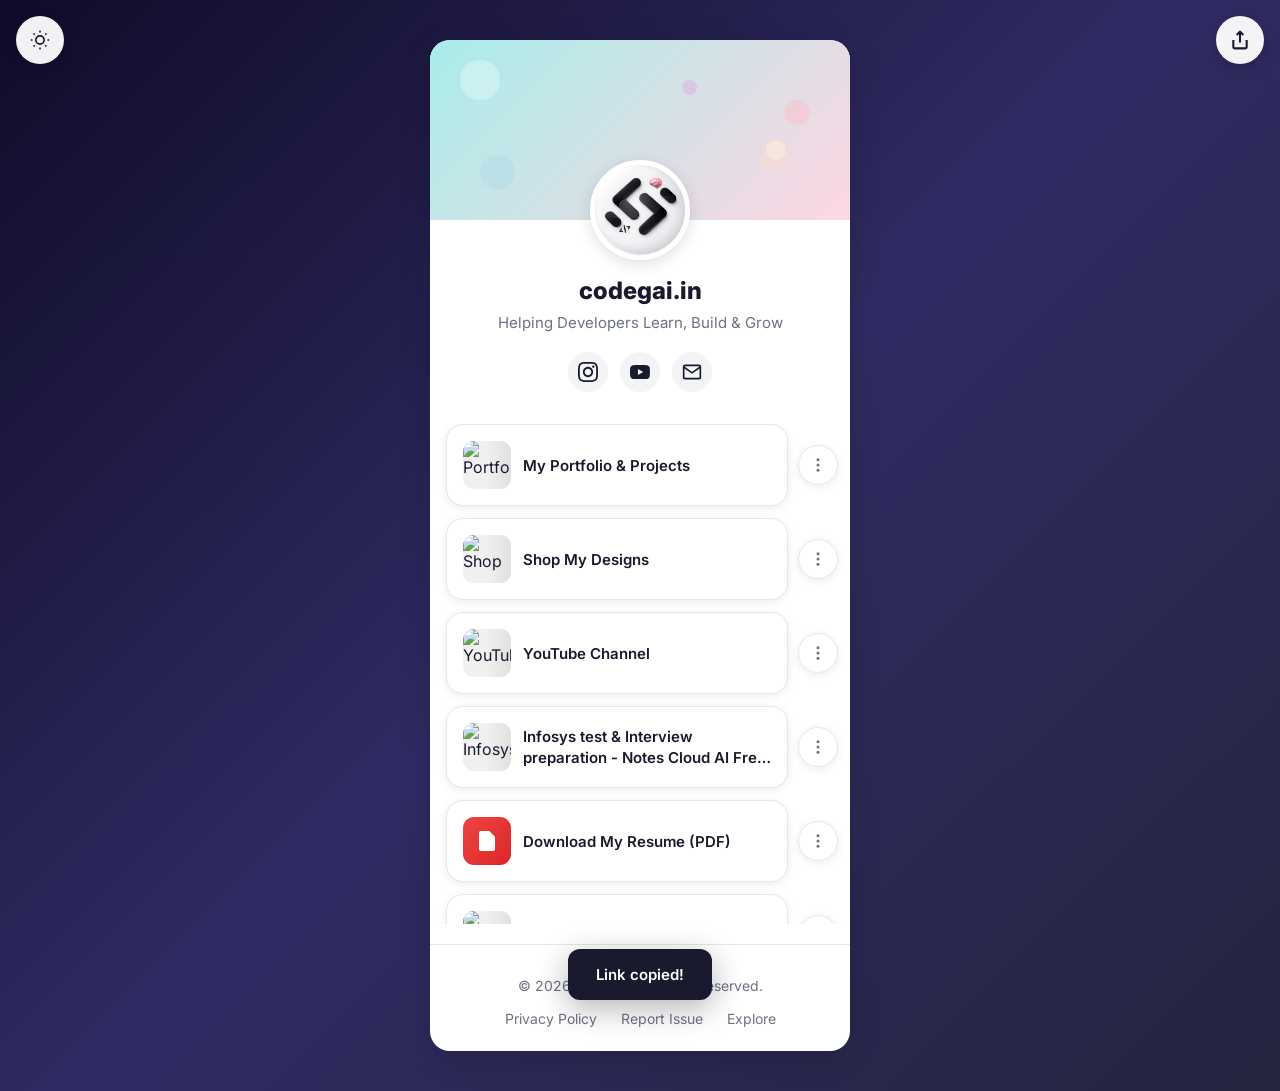
==== commit a720c78b: "Update LinkBio pages, scripts and documentation" ====
--- a/index.html
+++ b/index.html
@@ -3,7 +3,7 @@
 <head>
     <meta charset="UTF-8">
     <meta name="viewport" content="width=device-width, initial-scale=1.0">
-    <title>@alexmorgan - Linktree</title>
+    <title>Sumanth - Linkorbit</title>
     <link rel="stylesheet" href="styles.css">
     <link rel="preconnect" href="https://fonts.googleapis.com">
     <link rel="preconnect" href="https://fonts.gstatic.com" crossorigin>
@@ -53,26 +53,27 @@
             <!-- Profile Header (Scrollable) -->
             <div class="profile-header">
                 <div class="profile-image-wrapper">
-                    <img src="https://images.unsplash.com/photo-1535713875002-d1d0cf377fde?w=400&h=400&fit=crop" alt="Profile" class="profile-image">
-                </div>
-                <h1 class="profile-name">Alex Morgan</h1>
-                <p class="profile-bio">Creative Developer & Designer ✨</p>
+                    <img src="asserts/Codegai.png" alt="Codegai Profile" class="profile-image">
+                </div>
+                <h1 class="profile-name">codegai.in</h1>
+                <p class="profile-bio">Helping Developers Learn, Build & Grow</p>
                 
                 <!-- Social Icons -->
                 <div class="social-icons">
-                    <a href="#" class="social-icon" aria-label="Instagram">
+                    <a href="https://instagram.com/codegai.in" target="_blank" rel="noopener noreferrer" class="social-icon" aria-label="Instagram">
                         <svg width="20" height="20" viewBox="0 0 24 24" fill="currentColor">
                             <path d="M12 2.163c3.204 0 3.584.012 4.85.07 3.252.148 4.771 1.691 4.919 4.919.058 1.265.069 1.645.069 4.849 0 3.205-.012 3.584-.069 4.849-.149 3.225-1.664 4.771-4.919 4.919-1.266.058-1.644.07-4.85.07-3.204 0-3.584-.012-4.849-.07-3.26-.149-4.771-1.699-4.919-4.92-.058-1.265-.07-1.644-.07-4.849 0-3.204.013-3.583.07-4.849.149-3.227 1.664-4.771 4.919-4.919 1.266-.057 1.645-.069 4.849-.069zm0-2.163c-3.259 0-3.667.014-4.947.072-4.358.2-6.78 2.618-6.98 6.98-.059 1.281-.073 1.689-.073 4.948 0 3.259.014 3.668.072 4.948.2 4.358 2.618 6.78 6.98 6.98 1.281.058 1.689.072 4.948.072 3.259 0 3.668-.014 4.948-.072 4.354-.2 6.782-2.618 6.979-6.98.059-1.28.073-1.689.073-4.948 0-3.259-.014-3.667-.072-4.947-.196-4.354-2.617-6.78-6.979-6.98-1.281-.059-1.69-.073-4.949-.073zm0 5.838c-3.403 0-6.162 2.759-6.162 6.162s2.759 6.163 6.162 6.163 6.162-2.759 6.162-6.163c0-3.403-2.759-6.162-6.162-6.162zm0 10.162c-2.209 0-4-1.79-4-4 0-2.209 1.791-4 4-4s4 1.791 4 4c0 2.21-1.791 4-4 4zm6.406-11.845c-.796 0-1.441.645-1.441 1.44s.645 1.44 1.441 1.44c.795 0 1.439-.645 1.439-1.44s-.644-1.44-1.439-1.44z"></path>
                         </svg>
                     </a>
-                    <a href="#" class="social-icon" aria-label="Facebook">
+                    <a href="https://www.youtube.com/@codegai" target="_blank" rel="noopener noreferrer" class="social-icon" aria-label="YouTube">
                         <svg width="20" height="20" viewBox="0 0 24 24" fill="currentColor">
-                            <path d="M24 12.073c0-6.627-5.373-12-12-12s-12 5.373-12 12c0 5.99 4.388 10.954 10.125 11.854v-8.385H7.078v-3.47h3.047V9.43c0-3.007 1.792-4.669 4.533-4.669 1.312 0 2.686.235 2.686.235v2.953H15.83c-1.491 0-1.956.925-1.956 1.874v2.25h3.328l-.532 3.47h-2.796v8.385C19.612 23.027 24 18.062 24 12.073z"></path>
-                        </svg>
-                    </a>
-                    <a href="#" class="social-icon" aria-label="X">
-                        <svg width="20" height="20" viewBox="0 0 24 24" fill="currentColor">
-                            <path d="M18.244 2.25h3.308l-7.227 8.26 8.502 11.24H16.17l-5.214-6.817L4.99 21.75H1.68l7.73-8.835L1.254 2.25H8.08l4.713 6.231zm-1.161 17.52h1.833L7.084 4.126H5.117z"></path>
+                            <path d="M23.498 6.186a3.016 3.016 0 0 0-2.122-2.136C19.505 3.545 12 3.545 12 3.545s-7.505 0-9.377.505A3.017 3.017 0 0 0 .502 6.186C0 8.07 0 12 0 12s0 3.93.502 5.814a3.016 3.016 0 0 0 2.122 2.136c1.871.505 9.376.505 9.376.505s7.505 0 9.377-.505a3.015 3.015 0 0 0 2.122-2.136C24 15.93 24 12 24 12s0-3.93-.502-5.814zM9.545 15.568V8.432L15.818 12l-6.273 3.568z"></path>
+                        </svg>
+                    </a>
+                    <a href="mailto:hello@codegai.com" class="social-icon" aria-label="Email">
+                        <svg width="20" height="20" viewBox="0 0 24 24" fill="none" stroke="currentColor" stroke-width="2">
+                            <path d="M4 4h16c1.1 0 2 .9 2 2v12c0 1.1-.9 2-2 2H4c-1.1 0-2-.9-2-2V6c0-1.1.9-2 2-2z"></path>
+                            <polyline points="22,6 12,13 2,6"></polyline>
                         </svg>
                     </a>
                 </div>
@@ -549,11 +550,11 @@
 
             <!-- Custom Footer -->
             <footer class="custom-footer">
-                <p class="footer-text">Built with ❤️ by Alex Morgan</p>
+                <p class="footer-text">© 2026 <a href="#" class="footer-brand-link" id="footerBrandLink">Codegai</a>. All rights reserved.</p>
                 <div class="footer-links">
-                    <a href="#privacy" class="footer-link">Privacy</a>
-                    <a href="#report" class="footer-link">Report</a>
-                    <a href="#explore" class="footer-link">Explore</a>
+                    <a href="#" class="footer-link" id="privacyLink">Privacy Policy</a>
+                    <a href="#" class="footer-link" id="reportLink">Report Issue</a>
+                    <a href="#" class="footer-link" id="exploreLink">Explore</a>
                 </div>
             </footer>
         </div>
@@ -668,11 +669,11 @@
             <!-- Profile Preview Card -->
             <div class="profile-preview-card">
                 <div class="profile-preview-image">
-                    <img src="https://images.unsplash.com/photo-1535713875002-d1d0cf377fde?w=400&h=400&fit=crop" alt="Profile">
+                    <img src="asserts/Codegai.png" alt="Codegai Profile">
                 </div>
                 <div class="profile-preview-content">
-                    <h3 class="profile-preview-name">Alex Morgan</h3>
-                    <p class="profile-preview-handle">@alexmorgan</p>
+                    <h3 class="profile-preview-name">codegai.in</h3>
+                    <p class="profile-preview-handle">@codegai</p>
                 </div>
             </div>
             
@@ -789,7 +790,7 @@
                     </div>
                     <h3 class="interface-card-title">Schedule a Meeting</h3>
                     <p class="interface-card-description">Pick a time and we'll discuss your project.</p>
-                    <a href="https://cal.com/yourusername" target="_blank" class="interface-card-btn">Book via Cal.com</a>
+                    <a href="https://cal.com/umanth/codegai" target="_blank" rel="noopener noreferrer" class="interface-card-btn">Book a Call</a>
                 </div>
                 
                 <div class="interface-card">
@@ -801,7 +802,7 @@
                     </div>
                     <h3 class="interface-card-title">Send a Message</h3>
                     <p class="interface-card-description">Prefer email? Send your project details.</p>
-                    <a href="mailto:hello@alexmorgan.com?subject=Project Inquiry" class="interface-card-btn">Email Me</a>
+                    <a href="mailto:hello@codegai.com?subject=Project Inquiry" class="interface-card-btn">Email Me</a>
                 </div>
             </div>
         </div>
@@ -824,41 +825,41 @@
             <!-- Profile Header -->
             <div class="about-header">
                 <div class="about-profile-image">
-                    <img src="https://images.unsplash.com/photo-1535713875002-d1d0cf377fde?w=400&h=400&fit=crop" alt="Alex Morgan">
-                </div>
-                <h1 class="about-name">Alex Morgan</h1>
-                <p class="about-tagline">Frontend Developer & UI Designer</p>
+                    <img src="asserts/Sumanth.jpeg" alt="Gangaram Sumanth Reddy">
+                </div>
+                <h1 class="about-name">Sumanth Reddy</h1>
+                <p class="about-tagline">Software Engineer & Frontend Developer</p>
             </div>
             
             <!-- About Section -->
             <div class="about-section">
                 <h2 class="about-section-title">About Me</h2>
-                <p class="about-text">Frontend developer passionate about building clean UI and mobile-first web applications. Interested in product design, startups, and developer tools.</p>
+                <p class="about-text">Sumanth is a Software Engineer and Frontend Developer with over one year of freelance experience and eight months of real-world startup experience. He specializes in building modern, responsive, and user-focused web applications. His work focuses on clean UI design, scalable frontend architecture, and creating smooth digital experiences for users. Passionate about technology and product design, he continuously explores new tools, frameworks, and modern development practices.</p>
             </div>
             
             <!-- Social Links Section -->
             <div class="about-section">
                 <h2 class="about-section-title">Connect</h2>
                 <div class="social-links-grid">
-                    <a href="https://instagram.com/yourusername" target="_blank" class="social-link-btn">
+                    <a href="https://instagram.com/gangaramsumanth" target="_blank" rel="noopener noreferrer" class="social-link-btn">
                         <svg width="24" height="24" viewBox="0 0 24 24" fill="currentColor">
                             <path d="M12 2.163c3.204 0 3.584.012 4.85.07 3.252.148 4.771 1.691 4.919 4.919.058 1.265.069 1.645.069 4.849 0 3.205-.012 3.584-.069 4.849-.149 3.225-1.664 4.771-4.919 4.919-1.266.058-1.644.07-4.85.07-3.204 0-3.584-.012-4.849-.07-3.26-.149-4.771-1.699-4.919-4.92-.058-1.265-.07-1.644-.07-4.849 0-3.204.013-3.583.07-4.849.149-3.227 1.664-4.771 4.919-4.919 1.266-.057 1.645-.069 4.849-.069zm0-2.163c-3.259 0-3.667.014-4.947.072-4.358.2-6.78 2.618-6.98 6.98-.059 1.281-.073 1.689-.073 4.948 0 3.259.014 3.668.072 4.948.2 4.358 2.618 6.78 6.98 6.98 1.281.058 1.689.072 4.948.072 3.259 0 3.668-.014 4.948-.072 4.354-.2 6.782-2.618 6.979-6.98.059-1.28.073-1.689.073-4.948 0-3.259-.014-3.667-.072-4.947-.196-4.354-2.617-6.78-6.979-6.98-1.281-.059-1.69-.073-4.949-.073zm0 5.838c-3.403 0-6.162 2.759-6.162 6.162s2.759 6.163 6.162 6.163 6.162-2.759 6.162-6.163c0-3.403-2.759-6.162-6.162-6.162zm0 10.162c-2.209 0-4-1.79-4-4 0-2.209 1.791-4 4-4s4 1.791 4 4c0 2.21-1.791 4-4 4zm6.406-11.845c-.796 0-1.441.645-1.441 1.44s.645 1.44 1.441 1.44c.795 0 1.439-.645 1.439-1.44s-.644-1.44-1.439-1.44z"></path>
                         </svg>
                         <span>Instagram</span>
                     </a>
-                    <a href="https://linkedin.com/in/yourusername" target="_blank" class="social-link-btn">
+                    <a href="https://linkedin.com/in/gangaramsumanth" target="_blank" rel="noopener noreferrer" class="social-link-btn">
                         <svg width="24" height="24" viewBox="0 0 24 24" fill="currentColor">
                             <path d="M20.447 20.452h-3.554v-5.569c0-1.328-.027-3.037-1.852-3.037-1.853 0-2.136 1.445-2.136 2.939v5.667H9.351V9h3.414v1.561h.046c.477-.9 1.637-1.85 3.37-1.85 3.601 0 4.267 2.37 4.267 5.455v6.286zM5.337 7.433c-1.144 0-2.063-.926-2.063-2.065 0-1.138.92-2.063 2.063-2.063 1.14 0 2.064.925 2.064 2.063 0 1.139-.925 2.065-2.064 2.065zm1.782 13.019H3.555V9h3.564v11.452zM22.225 0H1.771C.792 0 0 .774 0 1.729v20.542C0 23.227.792 24 1.771 24h20.451C23.2 24 24 23.227 24 22.271V1.729C24 .774 23.2 0 22.222 0h.003z"></path>
                         </svg>
                         <span>LinkedIn</span>
                     </a>
-                    <a href="https://github.com/yourusername" target="_blank" class="social-link-btn">
+                    <a href="https://github.com/Gangaram-Sumanth-Reddy" target="_blank" rel="noopener noreferrer" class="social-link-btn">
                         <svg width="24" height="24" viewBox="0 0 24 24" fill="currentColor">
                             <path d="M12 0c-6.626 0-12 5.373-12 12 0 5.302 3.438 9.8 8.207 11.387.599.111.793-.261.793-.577v-2.234c-3.338.726-4.033-1.416-4.033-1.416-.546-1.387-1.333-1.756-1.333-1.756-1.089-.745.083-.729.083-.729 1.205.084 1.839 1.237 1.839 1.237 1.07 1.834 2.807 1.304 3.492.997.107-.775.418-1.305.762-1.604-2.665-.305-5.467-1.334-5.467-5.931 0-1.311.469-2.381 1.236-3.221-.124-.303-.535-1.524.117-3.176 0 0 1.008-.322 3.301 1.23.957-.266 1.983-.399 3.003-.404 1.02.005 2.047.138 3.006.404 2.291-1.552 3.297-1.23 3.297-1.23.653 1.653.242 2.874.118 3.176.77.84 1.235 1.911 1.235 3.221 0 4.609-2.807 5.624-5.479 5.921.43.372.823 1.102.823 2.222v3.293c0 .319.192.694.801.576 4.765-1.589 8.199-6.086 8.199-11.386 0-6.627-5.373-12-12-12z"></path>
                         </svg>
                         <span>GitHub</span>
                     </a>
-                    <a href="https://discord.com/users/yourusername" target="_blank" class="social-link-btn">
+                    <a href="https://discord.com/users/gangaramsumanth" target="_blank" rel="noopener noreferrer" class="social-link-btn">
                         <svg width="24" height="24" viewBox="0 0 24 24" fill="currentColor">
                             <path d="M20.317 4.37a19.791 19.791 0 0 0-4.885-1.515.074.074 0 0 0-.079.037c-.21.375-.444.864-.608 1.25a18.27 18.27 0 0 0-5.487 0 12.64 12.64 0 0 0-.617-1.25.077.077 0 0 0-.079-.037A19.736 19.736 0 0 0 3.677 4.37a.07.07 0 0 0-.032.027C.533 9.046-.32 13.58.099 18.057a.082.082 0 0 0 .031.057 19.9 19.9 0 0 0 5.993 3.03.078.078 0 0 0 .084-.028c.462-.63.874-1.295 1.226-1.994a.076.076 0 0 0-.041-.106 13.107 13.107 0 0 1-1.872-.892.077.077 0 0 1-.008-.128 10.2 10.2 0 0 0 .372-.292.074.074 0 0 1 .077-.01c3.928 1.793 8.18 1.793 12.062 0a.074.074 0 0 1 .078.01c.12.098.246.198.373.292a.077.077 0 0 1-.006.127 12.299 12.299 0 0 1-1.873.892.077.077 0 0 0-.041.107c.36.698.772 1.362 1.225 1.993a.076.076 0 0 0 .084.028 19.839 19.839 0 0 0 6.002-3.03.077.077 0 0 0 .032-.054c.5-5.177-.838-9.674-3.549-13.66a.061.061 0 0 0-.031-.03zM8.02 15.33c-1.183 0-2.157-1.085-2.157-2.419 0-1.333.956-2.419 2.157-2.419 1.21 0 2.176 1.096 2.157 2.42 0 1.333-.956 2.418-2.157 2.418zm7.975 0c-1.183 0-2.157-1.085-2.157-2.419 0-1.333.955-2.419 2.157-2.419 1.21 0 2.176 1.096 2.157 2.42 0 1.333-.946 2.418-2.157 2.418z"></path>
                         </svg>
@@ -993,6 +994,479 @@
         </div>
     </div>
 
+    <!-- Privacy Policy Page -->
+    <div class="doc-page" id="privacyPage">
+        <div class="doc-page-header">
+            <div class="doc-header-content">
+                <button class="doc-back-btn" id="privacyBackBtn" aria-label="Go back">
+                    <svg width="24" height="24" viewBox="0 0 24 24" fill="none" stroke="currentColor" stroke-width="2">
+                        <line x1="19" y1="12" x2="5" y2="12"></line>
+                        <polyline points="12 19 5 12 12 5"></polyline>
+                    </svg>
+                </button>
+                <h1 class="doc-page-title">Privacy Policy</h1>
+            </div>
+        </div>
+        
+        <div class="doc-page-container">
+            <aside class="doc-sidebar">
+                <nav class="doc-nav">
+                    <a href="#privacy-intro" class="doc-nav-link active">Introduction</a>
+                    <a href="#privacy-collect" class="doc-nav-link">Information We Collect</a>
+                    <a href="#privacy-use" class="doc-nav-link">How We Use Information</a>
+                    <a href="#privacy-sharing" class="doc-nav-link">Sharing Information</a>
+                    <a href="#privacy-security" class="doc-nav-link">Data Security</a>
+                    <a href="#privacy-rights" class="doc-nav-link">User Rights</a>
+                    <a href="#privacy-third-party" class="doc-nav-link">Third Party Services</a>
+                    <a href="#privacy-contact" class="doc-nav-link">Contact Information</a>
+                </nav>
+            </aside>
+            
+            <main class="doc-content">
+                <section id="privacy-intro" class="doc-section">
+                    <h2 class="doc-section-title">Introduction</h2>
+                    <p class="doc-text">Welcome to Linkorbit. This privacy policy explains how we handle information when you use our link-in-bio platform. We are committed to protecting your privacy and being transparent about our data practices.</p>
+                    <p class="doc-text">This website serves as a personal link aggregation platform that redirects users to external services and platforms. We do not collect or store personal user data beyond basic analytics for improving user experience.</p>
+                    <p class="doc-text">Last updated: March 5, 2026</p>
+                </section>
+                
+                <section id="privacy-collect" class="doc-section">
+                    <h2 class="doc-section-title">Information We Collect</h2>
+                    <p class="doc-text">Our platform collects minimal information to provide and improve our services:</p>
+                    <ul class="doc-list">
+                        <li><strong>Analytics Data:</strong> We may collect anonymous usage data such as page views, click events, and device information to understand how users interact with the platform.</li>
+                        <li><strong>Technical Information:</strong> Browser type, operating system, IP address (anonymized), and referral sources may be logged for security and performance optimization.</li>
+                        <li><strong>No Personal Data:</strong> We do not collect names, email addresses, or any personally identifiable information unless you voluntarily provide it through contact forms or booking services.</li>
+                    </ul>
+                </section>
+                
+                <section id="privacy-use" class="doc-section">
+                    <h2 class="doc-section-title">How We Use Information</h2>
+                    <p class="doc-text">The limited data we collect is used exclusively for the following purposes:</p>
+                    <ul class="doc-list">
+                        <li><strong>Service Improvement:</strong> Understanding user behavior helps us optimize the platform's design and functionality.</li>
+                        <li><strong>Performance Monitoring:</strong> Technical data helps us identify and fix bugs, improve loading times, and ensure platform stability.</li>
+                        <li><strong>Security:</strong> Monitoring traffic patterns helps us detect and prevent malicious activity or abuse.</li>
+                        <li><strong>Communication:</strong> If you contact us directly, we use your information solely to respond to your inquiry.</li>
+                    </ul>
+                </section>
+                
+                <section id="privacy-sharing" class="doc-section">
+                    <h2 class="doc-section-title">Sharing Information</h2>
+                    <p class="doc-text">We do not sell, trade, or rent your information to third parties. Information may only be shared in the following limited circumstances:</p>
+                    <ul class="doc-list">
+                        <li><strong>Service Providers:</strong> We may use third-party analytics tools (such as Google Analytics) that process data on our behalf under strict confidentiality agreements.</li>
+                        <li><strong>Legal Requirements:</strong> We may disclose information if required by law, court order, or government regulation.</li>
+                        <li><strong>Business Transfers:</strong> In the event of a merger, acquisition, or sale of assets, user data may be transferred as part of that transaction.</li>
+                    </ul>
+                </section>
+                
+                <section id="privacy-security" class="doc-section">
+                    <h2 class="doc-section-title">Data Security</h2>
+                    <p class="doc-text">We implement industry-standard security measures to protect the limited data we collect:</p>
+                    <ul class="doc-list">
+                        <li>HTTPS encryption for all data transmission</li>
+                        <li>Secure hosting infrastructure with regular security updates</li>
+                        <li>Access controls and authentication for administrative functions</li>
+                        <li>Regular security audits and vulnerability assessments</li>
+                    </ul>
+                    <p class="doc-text">However, no method of transmission over the internet is 100% secure. While we strive to protect your information, we cannot guarantee absolute security.</p>
+                </section>
+                
+                <section id="privacy-rights" class="doc-section">
+                    <h2 class="doc-section-title">User Rights</h2>
+                    <p class="doc-text">You have the following rights regarding your data:</p>
+                    <ul class="doc-list">
+                        <li><strong>Access:</strong> You can request information about what data we have collected about you.</li>
+                        <li><strong>Deletion:</strong> You can request deletion of any data we have collected (subject to legal retention requirements).</li>
+                        <li><strong>Opt-Out:</strong> You can opt out of analytics tracking by using browser privacy settings or ad blockers.</li>
+                        <li><strong>Correction:</strong> You can request correction of any inaccurate information we may have.</li>
+                    </ul>
+                    <p class="doc-text">To exercise these rights, please contact us at hello@codegai.com.</p>
+                </section>
+                
+                <section id="privacy-third-party" class="doc-section">
+                    <h2 class="doc-section-title">Third Party Services</h2>
+                    <p class="doc-text">This platform contains links to external services and platforms. When you click these links, you are redirected to third-party websites that have their own privacy policies:</p>
+                    <ul class="doc-list">
+                        <li><strong>Social Media:</strong> Instagram, YouTube, LinkedIn, GitHub, Discord</li>
+                        <li><strong>Booking Services:</strong> Cal.com for scheduling appointments</li>
+                        <li><strong>Email Services:</strong> Your default email client for contact</li>
+                        <li><strong>Analytics:</strong> Google Analytics or similar services for usage tracking</li>
+                    </ul>
+                    <p class="doc-text">We are not responsible for the privacy practices of these third-party services. We encourage you to review their privacy policies before providing any personal information.</p>
+                </section>
+                
+                <section id="privacy-contact" class="doc-section">
+                    <h2 class="doc-section-title">Contact Information</h2>
+                    <p class="doc-text">If you have any questions, concerns, or requests regarding this privacy policy or our data practices, please contact us:</p>
+                    <div class="doc-contact-box">
+                        <p><strong>Email:</strong> hello@codegai.com</p>
+                        <p><strong>Platform:</strong> Linkorbit by Codegai</p>
+                        <p><strong>Response Time:</strong> We aim to respond within 48 hours</p>
+                    </div>
+                    <p class="doc-text">We reserve the right to update this privacy policy at any time. Changes will be posted on this page with an updated revision date.</p>
+                </section>
+            </main>
+        </div>
+    </div>
+
+    <!-- Report Issue Page -->
+    <div class="doc-page" id="reportPage">
+        <div class="doc-page-header">
+            <div class="doc-header-content">
+                <button class="doc-back-btn" id="reportBackBtn" aria-label="Go back">
+                    <svg width="24" height="24" viewBox="0 0 24 24" fill="none" stroke="currentColor" stroke-width="2">
+                        <line x1="19" y1="12" x2="5" y2="12"></line>
+                        <polyline points="12 19 5 12 12 5"></polyline>
+                    </svg>
+                </button>
+                <h1 class="doc-page-title">Report an Issue</h1>
+            </div>
+        </div>
+        
+        <div class="doc-page-container single-column">
+            <main class="doc-content centered">
+                <div class="report-intro">
+                    <p class="doc-text large">If you encounter a bug, broken link, or technical issue, please report it so we can resolve it quickly.</p>
+                </div>
+                
+                <div class="report-options">
+                    <div class="report-option-card">
+                        <div class="report-icon">
+                            <svg width="32" height="32" viewBox="0 0 24 24" fill="none" stroke="currentColor" stroke-width="2">
+                                <path d="M4 4h16c1.1 0 2 .9 2 2v12c0 1.1-.9 2-2 2H4c-1.1 0-2-.9-2-2V6c0-1.1.9-2 2-2z"></path>
+                                <polyline points="22,6 12,13 2,6"></polyline>
+                            </svg>
+                        </div>
+                        <h3 class="report-option-title">Email Support</h3>
+                        <p class="report-option-description">Send us an email with details about the issue you're experiencing.</p>
+                        <a href="mailto:hello@codegai.com?subject=Website%20Issue%20Report" class="report-btn">Send Email</a>
+                    </div>
+                    
+                    <div class="report-option-card">
+                        <div class="report-icon">
+                            <svg width="32" height="32" viewBox="0 0 24 24" fill="none" stroke="currentColor" stroke-width="2">
+                                <path d="M14 2H6a2 2 0 0 0-2 2v16a2 2 0 0 0 2 2h12a2 2 0 0 0 2-2V8z"></path>
+                                <polyline points="14 2 14 8 20 8"></polyline>
+                                <line x1="16" y1="13" x2="8" y2="13"></line>
+                                <line x1="16" y1="17" x2="8" y2="17"></line>
+                                <polyline points="10 9 9 9 8 9"></polyline>
+                            </svg>
+                        </div>
+                        <h3 class="report-option-title">Quick Issue Form</h3>
+                        <p class="report-option-description">Fill out a quick form to report the issue directly.</p>
+                        <button class="report-btn" id="showFormBtn">Open Form</button>
+                    </div>
+                </div>
+                
+                <div class="report-form-container" id="reportFormContainer" style="display: none;">
+                    <form class="report-form" id="reportForm" action="https://api.web3forms.com/submit" method="POST">
+                        <!-- Web3Forms Access Key -->
+                        <input type="hidden" name="access_key" value="7d43f72b-b590-4742-866d-3563b0ca79fa">
+                        
+                        <!-- Subject Line -->
+                        <input type="hidden" name="subject" value="New Issue Report from Linkorbit">
+                        
+                        <!-- Redirect URL after submission (optional) -->
+                        <input type="hidden" name="redirect" value="false">
+                        
+                        <div class="form-group">
+                            <label for="reportName" class="form-label">Name</label>
+                            <input type="text" id="reportName" name="name" class="form-input" placeholder="Your name" required>
+                        </div>
+                        
+                        <div class="form-group">
+                            <label for="reportEmail" class="form-label">Email</label>
+                            <input type="email" id="reportEmail" name="email" class="form-input" placeholder="your.email@example.com" required>
+                        </div>
+                        
+                        <div class="form-group">
+                            <label for="reportIssue" class="form-label">Issue Description</label>
+                            <textarea id="reportIssue" name="message" class="form-textarea" rows="6" placeholder="Please describe the issue you encountered..." required></textarea>
+                        </div>
+                        
+                        <!-- Honeypot Spam Protection -->
+                        <input type="checkbox" name="botcheck" class="hidden" style="display: none;">
+                        
+                        <button type="submit" class="form-submit-btn" id="submitBtn">
+                            <span class="btn-text">Submit Report</span>
+                            <span class="btn-loader" style="display: none;">
+                                <svg width="20" height="20" viewBox="0 0 24 24" fill="none" stroke="currentColor" stroke-width="2">
+                                    <circle cx="12" cy="12" r="10" opacity="0.25"></circle>
+                                    <path d="M12 2a10 10 0 0 1 10 10" opacity="0.75">
+                                        <animateTransform attributeName="transform" type="rotate" from="0 12 12" to="360 12 12" dur="1s" repeatCount="indefinite"/>
+                                    </path>
+                                </svg>
+                                Submitting...
+                            </span>
+                        </button>
+                    </form>
+                    
+                    <div class="form-success-message" id="formSuccessMessage" style="display: none;">
+                        <div class="success-icon">
+                            <svg width="48" height="48" viewBox="0 0 24 24" fill="none" stroke="currentColor" stroke-width="2">
+                                <path d="M22 11.08V12a10 10 0 1 1-5.93-9.14"></path>
+                                <polyline points="22 4 12 14.01 9 11.01"></polyline>
+                            </svg>
+                        </div>
+                        <h3 class="success-title">Thank you for reporting!</h3>
+                        <p class="success-text">We have received your issue report and will review it shortly. If needed, we'll get back to you via email.</p>
+                    </div>
+                    
+                    <div class="form-error-message" id="formErrorMessage" style="display: none;">
+                        <div class="error-icon">
+                            <svg width="48" height="48" viewBox="0 0 24 24" fill="none" stroke="currentColor" stroke-width="2">
+                                <circle cx="12" cy="12" r="10"></circle>
+                                <line x1="12" y1="8" x2="12" y2="12"></line>
+                                <line x1="12" y1="16" x2="12.01" y2="16"></line>
+                            </svg>
+                        </div>
+                        <h3 class="error-title">Submission Failed</h3>
+                        <p class="error-text">There was an error submitting your report. Please try again or contact us directly at hello@codegai.com.</p>
+                        <button class="retry-btn" id="retryBtn">Try Again</button>
+                    </div>
+                </div>
+            </main>
+        </div>
+    </div>
+
+    <!-- Explore Page -->
+    <div class="doc-page" id="explorePage">
+        <div class="doc-page-header">
+            <div class="doc-header-content">
+                <button class="doc-back-btn" id="exploreBackBtn" aria-label="Go back">
+                    <svg width="24" height="24" viewBox="0 0 24 24" fill="none" stroke="currentColor" stroke-width="2">
+                        <line x1="19" y1="12" x2="5" y2="12"></line>
+                        <polyline points="12 19 5 12 12 5"></polyline>
+                    </svg>
+                </button>
+                <h1 class="doc-page-title">Explore Codegai</h1>
+            </div>
+        </div>
+        
+        <div class="doc-page-container single-column">
+            <main class="doc-content centered">
+                <div class="explore-hero">
+                    <h2 class="explore-hero-title">Welcome to LinkOrbit</h2>
+                    <p class="explore-hero-text">A modern link-in-bio platform designed to help creators, developers, and professionals organize and share their digital presence from a single, unified interface. Built with performance, accessibility, and user experience at its core.</p>
+                </div>
+                
+                <section class="explore-section">
+                    <h3 class="explore-section-title">About the Creator</h3>
+                    <div class="creator-card">
+                        <div class="creator-image">
+                            <img src="asserts/Sumanth.jpeg" alt="Gangaram Sumanth Reddy">
+                        </div>
+                        <div class="creator-info">
+                            <h4 class="creator-name">Sumanth Reddy</h4>
+                            <p class="creator-role">Software Engineer & Frontend Developer</p>
+                            <p class="creator-bio">Software engineer specializing in frontend development with over one year of freelance experience and eight months of startup experience. Focused on building modern, responsive, and user-centric web applications with emphasis on clean UI design, scalable frontend architecture, and performance-driven development practices.</p>
+                        </div>
+                    </div>
+                </section>
+                
+                <section class="explore-section">
+                    <h3 class="explore-section-title">Featured Links</h3>
+                    <div class="featured-links-grid">
+                        <a href="https://youtube.com/@codegai" target="_blank" rel="noopener noreferrer" class="featured-link-card">
+                            <div class="featured-icon youtube">
+                                <svg width="24" height="24" viewBox="0 0 24 24" fill="currentColor">
+                                    <path d="M23.498 6.186a3.016 3.016 0 0 0-2.122-2.136C19.505 3.545 12 3.545 12 3.545s-7.505 0-9.377.505A3.017 3.017 0 0 0 .502 6.186C0 8.07 0 12 0 12s0 3.93.502 5.814a3.016 3.016 0 0 0 2.122 2.136c1.871.505 9.376.505 9.376.505s7.505 0 9.377-.505a3.015 3.015 0 0 0 2.122-2.136C24 15.93 24 12 24 12s0-3.93-.502-5.814zM9.545 15.568V8.432L15.818 12l-6.273 3.568z"></path>
+                                </svg>
+                            </div>
+                            <h4 class="featured-link-title">YouTube</h4>
+                            <p class="featured-link-description">Technical tutorials and development insights</p>
+                        </a>
+                        
+                        <a href="https://github.com/Gangaram-Sumanth-Reddy" target="_blank" rel="noopener noreferrer" class="featured-link-card">
+                            <div class="featured-icon github">
+                                <svg width="24" height="24" viewBox="0 0 24 24" fill="currentColor">
+                                    <path d="M12 0c-6.626 0-12 5.373-12 12 0 5.302 3.438 9.8 8.207 11.387.599.111.793-.261.793-.577v-2.234c-3.338.726-4.033-1.416-4.033-1.416-.546-1.387-1.333-1.756-1.333-1.756-1.089-.745.083-.729.083-.729 1.205.084 1.839 1.237 1.839 1.237 1.07 1.834 2.807 1.304 3.492.997.107-.775.418-1.305.762-1.604-2.665-.305-5.467-1.334-5.467-5.931 0-1.311.469-2.381 1.236-3.221-.124-.303-.535-1.524.117-3.176 0 0 1.008-.322 3.301 1.23.957-.266 1.983-.399 3.003-.404 1.02.005 2.047.138 3.006.404 2.291-1.552 3.297-1.23 3.297-1.23.653 1.653.242 2.874.118 3.176.77.84 1.235 1.911 1.235 3.221 0 4.609-2.807 5.624-5.479 5.921.43.372.823 1.102.823 2.222v3.293c0 .319.192.694.801.576 4.765-1.589 8.199-6.086 8.199-11.386 0-6.627-5.373-12-12-12z"></path>
+                                </svg>
+                            </div>
+                            <h4 class="featured-link-title">GitHub</h4>
+                            <p class="featured-link-description">Open-source projects and code repositories</p>
+                        </a>
+                        
+                        <a href="https://instagram.com/codegai.in" target="_blank" rel="noopener noreferrer" class="featured-link-card">
+                            <div class="featured-icon instagram">
+                                <svg width="24" height="24" viewBox="0 0 24 24" fill="currentColor">
+                                    <path d="M12 2.163c3.204 0 3.584.012 4.85.07 3.252.148 4.771 1.691 4.919 4.919.058 1.265.069 1.645.069 4.849 0 3.205-.012 3.584-.069 4.849-.149 3.225-1.664 4.771-4.919 4.919-1.266.058-1.644.07-4.85.07-3.204 0-3.584-.012-4.849-.07-3.26-.149-4.771-1.699-4.919-4.92-.058-1.265-.07-1.644-.07-4.849 0-3.204.013-3.583.07-4.849.149-3.227 1.664-4.771 4.919-4.919 1.266-.057 1.645-.069 4.849-.069zm0-2.163c-3.259 0-3.667.014-4.947.072-4.358.2-6.78 2.618-6.98 6.98-.059 1.281-.073 1.689-.073 4.948 0 3.259.014 3.668.072 4.948.2 4.358 2.618 6.78 6.98 6.98 1.281.058 1.689.072 4.948.072 3.259 0 3.668-.014 4.948-.072 4.354-.2 6.782-2.618 6.979-6.98.059-1.28.073-1.689.073-4.948 0-3.259-.014-3.667-.072-4.947-.196-4.354-2.617-6.78-6.979-6.98-1.281-.059-1.69-.073-4.949-.073zm0 5.838c-3.403 0-6.162 2.759-6.162 6.162s2.759 6.163 6.162 6.163 6.162-2.759 6.162-6.163c0-3.403-2.759-6.162-6.162-6.162zm0 10.162c-2.209 0-4-1.79-4-4 0-2.209 1.791-4 4-4s4 1.791 4 4c0 2.21-1.791 4-4 4zm6.406-11.845c-.796 0-1.441.645-1.441 1.44s.645 1.44 1.441 1.44c.795 0 1.439-.645 1.439-1.44s-.644-1.44-1.439-1.44z"></path>
+                                </svg>
+                            </div>
+                            <h4 class="featured-link-title">Instagram</h4>
+                            <p class="featured-link-description">Development journey and project updates</p>
+                        </a>
+                        
+                        <a href="https://linkedin.com/in/gangaramsumanth" target="_blank" rel="noopener noreferrer" class="featured-link-card">
+                            <div class="featured-icon linkedin">
+                                <svg width="24" height="24" viewBox="0 0 24 24" fill="currentColor">
+                                    <path d="M20.447 20.452h-3.554v-5.569c0-1.328-.027-3.037-1.852-3.037-1.853 0-2.136 1.445-2.136 2.939v5.667H9.351V9h3.414v1.561h.046c.477-.9 1.637-1.85 3.37-1.85 3.601 0 4.267 2.37 4.267 5.455v6.286zM5.337 7.433c-1.144 0-2.063-.926-2.063-2.065 0-1.138.92-2.063 2.063-2.063 1.14 0 2.064.925 2.064 2.063 0 1.139-.925 2.065-2.064 2.065zm1.782 13.019H3.555V9h3.564v11.452zM22.225 0H1.771C.792 0 0 .774 0 1.729v20.542C0 23.227.792 24 1.771 24h20.451C23.2 24 24 23.227 24 22.271V1.729C24 .774 23.2 0 22.222 0h.003z"></path>
+                                </svg>
+                            </div>
+                            <h4 class="featured-link-title">LinkedIn</h4>
+                            <p class="featured-link-description">Professional network and career updates</p>
+                        </a>
+                    </div>
+                </section>
+                
+                <section class="explore-section">
+                    <h3 class="explore-section-title">Technology Stack</h3>
+                    <p class="explore-section-description">Sumanth is working with 20+ Technologies</p>
+                    
+                    <div class="tech-stack-category">
+                        <h4 class="tech-stack-category-title">Frontend Technologies</h4>
+                        <div class="tech-showcase-grid">
+                            <div class="tech-showcase-item">
+                                <div class="tech-showcase-icon">HTML</div>
+                                <span class="tech-showcase-name">HTML5</span>
+                            </div>
+                            <div class="tech-showcase-item">
+                                <div class="tech-showcase-icon">CSS</div>
+                                <span class="tech-showcase-name">CSS3</span>
+                            </div>
+                            <div class="tech-showcase-item">
+                                <div class="tech-showcase-icon">JS</div>
+                                <span class="tech-showcase-name">JavaScript</span>
+                            </div>
+                            <div class="tech-showcase-item">
+                                <div class="tech-showcase-icon">⚛️</div>
+                                <span class="tech-showcase-name">React</span>
+                            </div>
+                            <div class="tech-showcase-item">
+                                <div class="tech-showcase-icon">▲</div>
+                                <span class="tech-showcase-name">Next.js</span>
+                            </div>
+                            <div class="tech-showcase-item">
+                                <div class="tech-showcase-icon">TW</div>
+                                <span class="tech-showcase-name">Tailwind CSS</span>
+                            </div>
+                            <div class="tech-showcase-item">
+                                <div class="tech-showcase-icon">BS</div>
+                                <span class="tech-showcase-name">Bootstrap</span>
+                            </div>
+                        </div>
+                    </div>
+                    
+                    <div class="tech-stack-category">
+                        <h4 class="tech-stack-category-title">Backend & APIs</h4>
+                        <div class="tech-showcase-grid">
+                            <div class="tech-showcase-item">
+                                <div class="tech-showcase-icon">Node</div>
+                                <span class="tech-showcase-name">Node.js</span>
+                            </div>
+                            <div class="tech-showcase-item">
+                                <div class="tech-showcase-icon">🐍</div>
+                                <span class="tech-showcase-name">Python</span>
+                            </div>
+                            <div class="tech-showcase-item">
+                                <div class="tech-showcase-icon">API</div>
+                                <span class="tech-showcase-name">REST APIs</span>
+                            </div>
+                            <div class="tech-showcase-item">
+                                <div class="tech-showcase-icon">🔥</div>
+                                <span class="tech-showcase-name">Firebase</span>
+                            </div>
+                        </div>
+                    </div>
+                    
+                    <div class="tech-stack-category">
+                        <h4 class="tech-stack-category-title">Databases</h4>
+                        <div class="tech-showcase-grid">
+                            <div class="tech-showcase-item">
+                                <div class="tech-showcase-icon">🍃</div>
+                                <span class="tech-showcase-name">MongoDB</span>
+                            </div>
+                            <div class="tech-showcase-item">
+                                <div class="tech-showcase-icon">SQL</div>
+                                <span class="tech-showcase-name">MySQL</span>
+                            </div>
+                        </div>
+                    </div>
+                    
+                    <div class="tech-stack-category">
+                        <h4 class="tech-stack-category-title">Design Tools</h4>
+                        <div class="tech-showcase-grid">
+                            <div class="tech-showcase-item">
+                                <div class="tech-showcase-icon">Fig</div>
+                                <span class="tech-showcase-name">Figma</span>
+                            </div>
+                            <div class="tech-showcase-item">
+                                <div class="tech-showcase-icon">Fr</div>
+                                <span class="tech-showcase-name">Framer</span>
+                            </div>
+                            <div class="tech-showcase-item">
+                                <div class="tech-showcase-icon">XD</div>
+                                <span class="tech-showcase-name">Adobe XD</span>
+                            </div>
+                        </div>
+                    </div>
+                    
+                    <div class="tech-stack-category">
+                        <h4 class="tech-stack-category-title">Development Tools</h4>
+                        <div class="tech-showcase-grid">
+                            <div class="tech-showcase-item">
+                                <div class="tech-showcase-icon">Git</div>
+                                <span class="tech-showcase-name">Git</span>
+                            </div>
+                            <div class="tech-showcase-item">
+                                <div class="tech-showcase-icon">GH</div>
+                                <span class="tech-showcase-name">GitHub</span>
+                            </div>
+                            <div class="tech-showcase-item">
+                                <div class="tech-showcase-icon">VS</div>
+                                <span class="tech-showcase-name">VS Code</span>
+                            </div>
+                            <div class="tech-showcase-item">
+                                <div class="tech-showcase-icon">🐳</div>
+                                <span class="tech-showcase-name">Docker</span>
+                            </div>
+                            <div class="tech-showcase-item">
+                                <div class="tech-showcase-icon">🐧</div>
+                                <span class="tech-showcase-name">Linux</span>
+                            </div>
+                            <div class="tech-showcase-item">
+                                <div class="tech-showcase-icon">🔧</div>
+                                <span class="tech-showcase-name">Chrome DevTools</span>
+                            </div>
+                        </div>
+                    </div>
+                    
+                    <div class="tech-stack-category">
+                        <h4 class="tech-stack-category-title">Development Practices</h4>
+                        <div class="tech-showcase-grid">
+                            <div class="tech-showcase-item">
+                                <div class="tech-showcase-icon">📱</div>
+                                <span class="tech-showcase-name">Responsive Design</span>
+                            </div>
+                            <div class="tech-showcase-item">
+                                <div class="tech-showcase-icon">🌐</div>
+                                <span class="tech-showcase-name">Cross-Browser</span>
+                            </div>
+                            <div class="tech-showcase-item">
+                                <div class="tech-showcase-icon">⚡</div>
+                                <span class="tech-showcase-name">Performance</span>
+                            </div>
+                            <div class="tech-showcase-item">
+                                <div class="tech-showcase-icon">♿</div>
+                                <span class="tech-showcase-name">Accessibility</span>
+                            </div>
+                            <div class="tech-showcase-item">
+                                <div class="tech-showcase-icon">🎨</div>
+                                <span class="tech-showcase-name">Clean Code</span>
+                            </div>
+                            <div class="tech-showcase-item">
+                                <div class="tech-showcase-icon">🔒</div>
+                                <span class="tech-showcase-name">Security</span>
+                            </div>
+                        </div>
+                    </div>
+                </section>
+            </main>
+        </div>
+    </div>
+
     <script src="script.js"></script>
 </body>
 </html>
--- a/styles.css
+++ b/styles.css
@@ -1439,6 +1439,41 @@
     margin-bottom: 16px;
 }
 
+.footer-brand-link {
+    color: var(--text-primary);
+    text-decoration: none;
+    font-weight: 600;
+    transition: all 0.3s ease;
+    position: relative;
+}
+
+.footer-brand-link:hover {
+    color: #667eea;
+}
+
+.footer-brand-link::after {
+    content: '';
+    position: absolute;
+    bottom: -2px;
+    left: 0;
+    width: 0;
+    height: 2px;
+    background: #667eea;
+    transition: width 0.3s ease;
+}
+
+.footer-brand-link:hover::after {
+    width: 100%;
+}
+
+[data-theme="dark"] .footer-brand-link {
+    color: white;
+}
+
+[data-theme="dark"] .footer-brand-link:hover {
+    color: #667eea;
+}
+
 .footer-links {
     display: flex;
     justify-content: center;
@@ -2070,3 +2105,1003 @@
         border: 1px solid #e5e7eb;
     }
 }
+
+
+/* ============================================
+   DOCUMENTATION PAGES - Privacy, Report, Explore
+   ============================================ */
+
+/* Doc Page Container */
+.doc-page {
+    position: fixed;
+    inset: 0;
+    background: linear-gradient(135deg, var(--bg-gradient-start) 0%, var(--bg-gradient-mid) 50%, var(--bg-gradient-end) 100%);
+    z-index: 3000;
+    opacity: 0;
+    visibility: hidden;
+    transition: all 0.4s ease;
+    overflow-y: auto;
+    -webkit-overflow-scrolling: touch;
+}
+
+.doc-page.active {
+    opacity: 1;
+    visibility: visible;
+}
+
+/* Doc Page Header */
+.doc-page-header {
+    position: sticky;
+    top: 0;
+    background: rgba(255, 255, 255, 0.98);
+    backdrop-filter: blur(10px);
+    border-bottom: 1px solid rgba(0, 0, 0, 0.1);
+    padding: 20px;
+    z-index: 100;
+    box-shadow: 0 2px 8px rgba(0, 0, 0, 0.05);
+}
+
+[data-theme="dark"] .doc-page-header {
+    background: rgba(26, 26, 46, 0.98);
+    border-bottom-color: rgba(255, 255, 255, 0.1);
+}
+
+.doc-header-content {
+    max-width: 1200px;
+    margin: 0 auto;
+    display: flex;
+    align-items: center;
+    gap: 16px;
+}
+
+.doc-back-btn {
+    width: 40px;
+    height: 40px;
+    border-radius: 50%;
+    background: #f3f4f6;
+    border: none;
+    cursor: pointer;
+    display: flex;
+    align-items: center;
+    justify-content: center;
+    color: var(--text-primary);
+    transition: all 0.3s ease;
+    flex-shrink: 0;
+}
+
+.doc-back-btn:hover {
+    background: #e5e7eb;
+    transform: scale(1.1);
+}
+
+.doc-back-btn:active {
+    transform: scale(0.95);
+}
+
+[data-theme="dark"] .doc-back-btn {
+    background: rgba(255, 255, 255, 0.1);
+    color: white;
+}
+
+[data-theme="dark"] .doc-back-btn:hover {
+    background: rgba(255, 255, 255, 0.15);
+}
+
+.doc-page-title {
+    font-size: 24px;
+    font-weight: 800;
+    color: var(--text-primary);
+    margin: 0;
+}
+
+[data-theme="dark"] .doc-page-title {
+    color: white;
+}
+
+/* Doc Page Container */
+.doc-page-container {
+    max-width: 1200px;
+    margin: 0 auto;
+    padding: 40px 20px;
+    display: grid;
+    grid-template-columns: 250px 1fr;
+    gap: 40px;
+    animation: docFadeIn 0.6s ease-out;
+}
+
+.doc-page-container.single-column {
+    grid-template-columns: 1fr;
+    max-width: 900px;
+}
+
+@keyframes docFadeIn {
+    from {
+        opacity: 0;
+        transform: translateY(20px);
+    }
+    to {
+        opacity: 1;
+        transform: translateY(0);
+    }
+}
+
+/* Sidebar Navigation */
+.doc-sidebar {
+    position: sticky;
+    top: 100px;
+    height: fit-content;
+}
+
+.doc-nav {
+    display: flex;
+    flex-direction: column;
+    gap: 4px;
+}
+
+.doc-nav-link {
+    padding: 10px 16px;
+    border-radius: 8px;
+    font-size: 14px;
+    font-weight: 500;
+    color: rgba(255, 255, 255, 0.8);
+    text-decoration: none;
+    transition: all 0.2s ease;
+    border-left: 3px solid transparent;
+}
+
+.doc-nav-link:hover {
+    background: rgba(255, 255, 255, 0.1);
+    color: white;
+}
+
+.doc-nav-link.active {
+    background: rgba(255, 255, 255, 0.15);
+    color: white;
+    border-left-color: white;
+    font-weight: 600;
+}
+
+/* Main Content */
+.doc-content {
+    background: rgba(255, 255, 255, 0.98);
+    backdrop-filter: blur(10px);
+    border-radius: 16px;
+    padding: 48px;
+    box-shadow: 0 8px 32px rgba(0, 0, 0, 0.1);
+    animation: docContentFadeIn 0.8s ease-out 0.2s both;
+}
+
+.doc-content.centered {
+    max-width: 800px;
+    margin: 0 auto;
+}
+
+@keyframes docContentFadeIn {
+    from {
+        opacity: 0;
+        transform: translateY(30px);
+    }
+    to {
+        opacity: 1;
+        transform: translateY(0);
+    }
+}
+
+[data-theme="dark"] .doc-content {
+    background: rgba(45, 55, 72, 0.95);
+}
+
+.doc-section {
+    margin-bottom: 48px;
+}
+
+.doc-section:last-child {
+    margin-bottom: 0;
+}
+
+.doc-section-title {
+    font-size: 28px;
+    font-weight: 800;
+    color: var(--text-primary);
+    margin-bottom: 20px;
+    padding-bottom: 12px;
+    border-bottom: 2px solid #e5e7eb;
+}
+
+[data-theme="dark"] .doc-section-title {
+    color: white;
+    border-bottom-color: rgba(255, 255, 255, 0.1);
+}
+
+.doc-text {
+    font-size: 16px;
+    line-height: 1.8;
+    color: var(--text-secondary);
+    margin-bottom: 16px;
+}
+
+.doc-text.large {
+    font-size: 18px;
+    color: var(--text-primary);
+}
+
+[data-theme="dark"] .doc-text {
+    color: rgba(255, 255, 255, 0.8);
+}
+
+[data-theme="dark"] .doc-text.large {
+    color: white;
+}
+
+.doc-list {
+    list-style: none;
+    padding-left: 0;
+    margin: 20px 0;
+}
+
+.doc-list li {
+    padding: 12px 0 12px 32px;
+    position: relative;
+    font-size: 16px;
+    line-height: 1.7;
+    color: var(--text-secondary);
+}
+
+.doc-list li::before {
+    content: '→';
+    position: absolute;
+    left: 0;
+    color: #667eea;
+    font-weight: 700;
+}
+
+[data-theme="dark"] .doc-list li {
+    color: rgba(255, 255, 255, 0.8);
+}
+
+.doc-contact-box {
+    background: #f9fafb;
+    border-left: 4px solid #667eea;
+    padding: 24px;
+    border-radius: 8px;
+    margin: 24px 0;
+}
+
+.doc-contact-box p {
+    margin: 8px 0;
+    font-size: 15px;
+    color: var(--text-primary);
+}
+
+[data-theme="dark"] .doc-contact-box {
+    background: rgba(255, 255, 255, 0.05);
+}
+
+[data-theme="dark"] .doc-contact-box p {
+    color: white;
+}
+
+/* ============================================
+   REPORT PAGE STYLES
+   ============================================ */
+
+.report-intro {
+    text-align: center;
+    margin-bottom: 48px;
+}
+
+.report-options {
+    display: grid;
+    grid-template-columns: repeat(2, 1fr);
+    gap: 24px;
+    margin-bottom: 48px;
+}
+
+.report-option-card {
+    background: #f9fafb;
+    border-radius: 16px;
+    padding: 32px 24px;
+    text-align: center;
+    transition: all 0.3s ease;
+    border: 2px solid transparent;
+}
+
+.report-option-card:hover {
+    transform: translateY(-4px);
+    box-shadow: 0 12px 32px rgba(0, 0, 0, 0.1);
+    border-color: #667eea;
+}
+
+[data-theme="dark"] .report-option-card {
+    background: rgba(255, 255, 255, 0.05);
+}
+
+.report-icon {
+    width: 72px;
+    height: 72px;
+    margin: 0 auto 20px;
+    border-radius: 50%;
+    background: linear-gradient(135deg, #667eea 0%, #764ba2 100%);
+    display: flex;
+    align-items: center;
+    justify-content: center;
+    color: white;
+    box-shadow: 0 8px 24px rgba(102, 126, 234, 0.3);
+}
+
+.report-option-title {
+    font-size: 20px;
+    font-weight: 700;
+    color: var(--text-primary);
+    margin-bottom: 12px;
+}
+
+[data-theme="dark"] .report-option-title {
+    color: white;
+}
+
+.report-option-description {
+    font-size: 15px;
+    color: var(--text-secondary);
+    line-height: 1.6;
+    margin-bottom: 24px;
+}
+
+[data-theme="dark"] .report-option-description {
+    color: rgba(255, 255, 255, 0.7);
+}
+
+.report-btn {
+    display: inline-block;
+    padding: 12px 32px;
+    background: var(--text-primary);
+    color: white;
+    text-decoration: none;
+    border: none;
+    border-radius: 10px;
+    font-size: 15px;
+    font-weight: 600;
+    cursor: pointer;
+    transition: all 0.3s ease;
+}
+
+.report-btn:hover {
+    background: #2d3748;
+    transform: translateY(-2px);
+    box-shadow: 0 8px 24px rgba(0, 0, 0, 0.2);
+}
+
+.report-btn:active {
+    transform: translateY(0);
+}
+
+/* Report Form */
+.report-form-container {
+    margin-top: 48px;
+    animation: formSlideIn 0.4s ease-out;
+}
+
+@keyframes formSlideIn {
+    from {
+        opacity: 0;
+        transform: translateY(20px);
+    }
+    to {
+        opacity: 1;
+        transform: translateY(0);
+    }
+}
+
+.report-form {
+    max-width: 600px;
+    margin: 0 auto;
+}
+
+.form-group {
+    margin-bottom: 24px;
+}
+
+.form-label {
+    display: block;
+    font-size: 14px;
+    font-weight: 600;
+    color: var(--text-primary);
+    margin-bottom: 8px;
+}
+
+[data-theme="dark"] .form-label {
+    color: white;
+}
+
+.form-input,
+.form-textarea {
+    width: 100%;
+    padding: 12px 16px;
+    border: 2px solid #e5e7eb;
+    border-radius: 10px;
+    font-size: 15px;
+    font-family: inherit;
+    color: var(--text-primary);
+    background: white;
+    transition: all 0.3s ease;
+}
+
+.form-input:focus,
+.form-textarea:focus {
+    outline: none;
+    border-color: #667eea;
+    box-shadow: 0 0 0 3px rgba(102, 126, 234, 0.1);
+}
+
+[data-theme="dark"] .form-input,
+[data-theme="dark"] .form-textarea {
+    background: rgba(255, 255, 255, 0.05);
+    border-color: rgba(255, 255, 255, 0.1);
+    color: white;
+}
+
+.form-textarea {
+    resize: vertical;
+    min-height: 120px;
+}
+
+.form-submit-btn {
+    width: 100%;
+    padding: 16px;
+    background: linear-gradient(135deg, #667eea 0%, #764ba2 100%);
+    color: white;
+    border: none;
+    border-radius: 10px;
+    font-size: 16px;
+    font-weight: 700;
+    cursor: pointer;
+    transition: all 0.3s ease;
+    display: flex;
+    align-items: center;
+    justify-content: center;
+    gap: 8px;
+}
+
+.form-submit-btn:hover:not(:disabled) {
+    transform: translateY(-2px);
+    box-shadow: 0 8px 24px rgba(102, 126, 234, 0.4);
+}
+
+.form-submit-btn:active:not(:disabled) {
+    transform: translateY(0);
+}
+
+.form-submit-btn:disabled {
+    opacity: 0.7;
+    cursor: not-allowed;
+}
+
+.btn-loader {
+    display: flex;
+    align-items: center;
+    gap: 8px;
+}
+
+/* Success Message */
+.form-success-message {
+    text-align: center;
+    padding: 48px 24px;
+    animation: successFadeIn 0.6s ease-out;
+}
+
+@keyframes successFadeIn {
+    from {
+        opacity: 0;
+        transform: scale(0.9);
+    }
+    to {
+        opacity: 1;
+        transform: scale(1);
+    }
+}
+
+.success-icon {
+    width: 80px;
+    height: 80px;
+    margin: 0 auto 24px;
+    border-radius: 50%;
+    background: linear-gradient(135deg, #10b981 0%, #059669 100%);
+    display: flex;
+    align-items: center;
+    justify-content: center;
+    color: white;
+    box-shadow: 0 8px 24px rgba(16, 185, 129, 0.3);
+}
+
+.success-title {
+    font-size: 24px;
+    font-weight: 700;
+    color: var(--text-primary);
+    margin-bottom: 12px;
+}
+
+[data-theme="dark"] .success-title {
+    color: white;
+}
+
+.success-text {
+    font-size: 16px;
+    color: var(--text-secondary);
+    line-height: 1.6;
+}
+
+[data-theme="dark"] .success-text {
+    color: rgba(255, 255, 255, 0.8);
+}
+
+/* Error Message */
+.form-error-message {
+    text-align: center;
+    padding: 48px 24px;
+    animation: errorFadeIn 0.6s ease-out;
+}
+
+@keyframes errorFadeIn {
+    from {
+        opacity: 0;
+        transform: scale(0.9);
+    }
+    to {
+        opacity: 1;
+        transform: scale(1);
+    }
+}
+
+.error-icon {
+    width: 80px;
+    height: 80px;
+    margin: 0 auto 24px;
+    border-radius: 50%;
+    background: linear-gradient(135deg, #ef4444 0%, #dc2626 100%);
+    display: flex;
+    align-items: center;
+    justify-content: center;
+    color: white;
+    box-shadow: 0 8px 24px rgba(239, 68, 68, 0.3);
+}
+
+.error-title {
+    font-size: 24px;
+    font-weight: 700;
+    color: var(--text-primary);
+    margin-bottom: 12px;
+}
+
+[data-theme="dark"] .error-title {
+    color: white;
+}
+
+.error-text {
+    font-size: 16px;
+    color: var(--text-secondary);
+    line-height: 1.6;
+    margin-bottom: 24px;
+}
+
+[data-theme="dark"] .error-text {
+    color: rgba(255, 255, 255, 0.8);
+}
+
+.retry-btn {
+    display: inline-block;
+    padding: 12px 32px;
+    background: var(--text-primary);
+    color: white;
+    border: none;
+    border-radius: 10px;
+    font-size: 15px;
+    font-weight: 600;
+    cursor: pointer;
+    transition: all 0.3s ease;
+}
+
+.retry-btn:hover {
+    background: #2d3748;
+    transform: translateY(-2px);
+    box-shadow: 0 8px 24px rgba(0, 0, 0, 0.2);
+}
+
+.retry-btn:active {
+    transform: translateY(0);
+}
+
+/* ============================================
+   EXPLORE PAGE STYLES
+   ============================================ */
+
+.explore-hero {
+    text-align: center;
+    margin-bottom: 64px;
+    padding-bottom: 48px;
+    border-bottom: 2px solid #e5e7eb;
+}
+
+[data-theme="dark"] .explore-hero {
+    border-bottom-color: rgba(255, 255, 255, 0.1);
+}
+
+.explore-hero-title {
+    font-size: 40px;
+    font-weight: 800;
+    color: var(--text-primary);
+    margin-bottom: 16px;
+}
+
+[data-theme="dark"] .explore-hero-title {
+    color: white;
+}
+
+.explore-hero-text {
+    font-size: 18px;
+    line-height: 1.7;
+    color: var(--text-secondary);
+    max-width: 700px;
+    margin: 0 auto;
+}
+
+[data-theme="dark"] .explore-hero-text {
+    color: rgba(255, 255, 255, 0.8);
+}
+
+.explore-section {
+    margin-bottom: 64px;
+}
+
+.explore-section:last-child {
+    margin-bottom: 0;
+}
+
+.explore-section-title {
+    font-size: 28px;
+    font-weight: 800;
+    color: var(--text-primary);
+    margin-bottom: 16px;
+}
+
+[data-theme="dark"] .explore-section-title {
+    color: white;
+}
+
+.explore-section-description {
+    font-size: 16px;
+    color: var(--text-secondary);
+    margin-bottom: 32px;
+}
+
+[data-theme="dark"] .explore-section-description {
+    color: rgba(255, 255, 255, 0.8);
+}
+
+/* Creator Card */
+.creator-card {
+    display: flex;
+    gap: 32px;
+    align-items: center;
+    background: #f9fafb;
+    padding: 32px;
+    border-radius: 16px;
+    margin-top: 24px;
+}
+
+[data-theme="dark"] .creator-card {
+    background: rgba(255, 255, 255, 0.05);
+}
+
+.creator-image {
+    width: 120px;
+    height: 120px;
+    border-radius: 50%;
+    overflow: hidden;
+    flex-shrink: 0;
+    border: 4px solid white;
+    box-shadow: 0 8px 24px rgba(0, 0, 0, 0.1);
+}
+
+[data-theme="dark"] .creator-image {
+    border-color: rgba(255, 255, 255, 0.1);
+}
+
+.creator-image img {
+    width: 100%;
+    height: 100%;
+    object-fit: cover;
+}
+
+.creator-info {
+    flex: 1;
+}
+
+.creator-name {
+    font-size: 24px;
+    font-weight: 800;
+    color: var(--text-primary);
+    margin-bottom: 4px;
+}
+
+[data-theme="dark"] .creator-name {
+    color: white;
+}
+
+.creator-role {
+    font-size: 16px;
+    color: #667eea;
+    font-weight: 600;
+    margin-bottom: 16px;
+}
+
+.creator-bio {
+    font-size: 15px;
+    line-height: 1.7;
+    color: var(--text-secondary);
+}
+
+[data-theme="dark"] .creator-bio {
+    color: rgba(255, 255, 255, 0.8);
+}
+
+/* Featured Links Grid */
+.featured-links-grid {
+    display: grid;
+    grid-template-columns: repeat(auto-fit, minmax(200px, 1fr));
+    gap: 20px;
+    margin-top: 24px;
+}
+
+.featured-link-card {
+    background: #f9fafb;
+    border-radius: 16px;
+    padding: 28px 20px;
+    text-align: center;
+    text-decoration: none;
+    transition: all 0.3s ease;
+    border: 2px solid transparent;
+}
+
+.featured-link-card:hover {
+    transform: translateY(-6px);
+    box-shadow: 0 12px 32px rgba(0, 0, 0, 0.15);
+    border-color: #667eea;
+}
+
+[data-theme="dark"] .featured-link-card {
+    background: rgba(255, 255, 255, 0.05);
+}
+
+.featured-icon {
+    width: 64px;
+    height: 64px;
+    margin: 0 auto 16px;
+    border-radius: 50%;
+    display: flex;
+    align-items: center;
+    justify-content: center;
+    color: white;
+    box-shadow: 0 8px 24px rgba(0, 0, 0, 0.2);
+}
+
+.featured-icon.youtube {
+    background: #ff0000;
+}
+
+.featured-icon.github {
+    background: #181717;
+}
+
+.featured-icon.instagram {
+    background: linear-gradient(45deg, #f09433 0%, #e6683c 25%, #dc2743 50%, #cc2366 75%, #bc1888 100%);
+}
+
+.featured-icon.linkedin {
+    background: #0a66c2;
+}
+
+.featured-link-title {
+    font-size: 18px;
+    font-weight: 700;
+    color: var(--text-primary);
+    margin-bottom: 8px;
+}
+
+[data-theme="dark"] .featured-link-title {
+    color: white;
+}
+
+.featured-link-description {
+    font-size: 14px;
+    color: var(--text-secondary);
+}
+
+[data-theme="dark"] .featured-link-description {
+    color: rgba(255, 255, 255, 0.7);
+}
+
+/* Tech Showcase Grid */
+.tech-showcase-grid {
+    display: grid;
+    grid-template-columns: repeat(auto-fill, minmax(100px, 1fr));
+    gap: 16px;
+    margin-top: 24px;
+}
+
+.tech-stack-category {
+    margin-bottom: 40px;
+}
+
+.tech-stack-category:last-child {
+    margin-bottom: 0;
+}
+
+.tech-stack-category-title {
+    font-size: 18px;
+    font-weight: 700;
+    color: var(--text-primary);
+    margin-bottom: 20px;
+    padding-bottom: 8px;
+    border-bottom: 2px solid #e5e7eb;
+}
+
+[data-theme="dark"] .tech-stack-category-title {
+    color: white;
+    border-bottom-color: rgba(255, 255, 255, 0.1);
+}
+
+.tech-showcase-item {
+    display: flex;
+    flex-direction: column;
+    align-items: center;
+    gap: 12px;
+    padding: 20px 16px;
+    background: #f9fafb;
+    border-radius: 12px;
+    transition: all 0.3s ease;
+}
+
+.tech-showcase-item:hover {
+    transform: translateY(-4px);
+    box-shadow: 0 8px 24px rgba(0, 0, 0, 0.1);
+}
+
+[data-theme="dark"] .tech-showcase-item {
+    background: rgba(255, 255, 255, 0.05);
+}
+
+.tech-showcase-icon {
+    width: 56px;
+    height: 56px;
+    border-radius: 12px;
+    background: linear-gradient(135deg, #667eea 0%, #764ba2 100%);
+    color: white;
+    display: flex;
+    align-items: center;
+    justify-content: center;
+    font-size: 16px;
+    font-weight: 700;
+    box-shadow: 0 4px 12px rgba(102, 126, 234, 0.3);
+}
+
+.tech-showcase-name {
+    font-size: 13px;
+    font-weight: 600;
+    color: var(--text-primary);
+    text-align: center;
+}
+
+[data-theme="dark"] .tech-showcase-name {
+    color: white;
+}
+
+/* ============================================
+   RESPONSIVE - DOC PAGES
+   ============================================ */
+
+@media (max-width: 768px) {
+    .doc-page-container {
+        grid-template-columns: 1fr;
+        padding: 24px 16px;
+        gap: 24px;
+    }
+    
+    .doc-sidebar {
+        position: static;
+        background: rgba(255, 255, 255, 0.95);
+        padding: 16px;
+        border-radius: 12px;
+    }
+    
+    [data-theme="dark"] .doc-sidebar {
+        background: rgba(45, 55, 72, 0.95);
+    }
+    
+    .doc-nav {
+        flex-direction: row;
+        overflow-x: auto;
+        gap: 8px;
+        -webkit-overflow-scrolling: touch;
+    }
+    
+    .doc-nav-link {
+        white-space: nowrap;
+        border-left: none;
+        border-bottom: 3px solid transparent;
+    }
+    
+    .doc-nav-link.active {
+        border-left: none;
+        border-bottom-color: white;
+    }
+    
+    .doc-content {
+        padding: 32px 20px;
+    }
+    
+    .doc-section-title {
+        font-size: 24px;
+    }
+    
+    .doc-text {
+        font-size: 15px;
+    }
+    
+    .report-options {
+        grid-template-columns: 1fr;
+    }
+    
+    .creator-card {
+        flex-direction: column;
+        text-align: center;
+        padding: 24px;
+    }
+    
+    .creator-image {
+        width: 100px;
+        height: 100px;
+    }
+    
+    .explore-hero-title {
+        font-size: 32px;
+    }
+    
+    .featured-links-grid {
+        grid-template-columns: repeat(2, 1fr);
+    }
+    
+    .tech-showcase-grid {
+        grid-template-columns: repeat(auto-fill, minmax(80px, 1fr));
+        gap: 12px;
+    }
+}
+
+@media (max-width: 480px) {
+    .doc-page-header {
+        padding: 16px;
+    }
+    
+    .doc-page-title {
+        font-size: 20px;
+    }
+    
+    .doc-content {
+        padding: 24px 16px;
+    }
+    
+    .doc-section-title {
+        font-size: 22px;
+    }
+    
+    .explore-hero-title {
+        font-size: 28px;
+    }
+    
+    .explore-hero-text {
+        font-size: 16px;
+    }
+    
+    .featured-links-grid {
+        grid-template-columns: 1fr;
+    }
+}
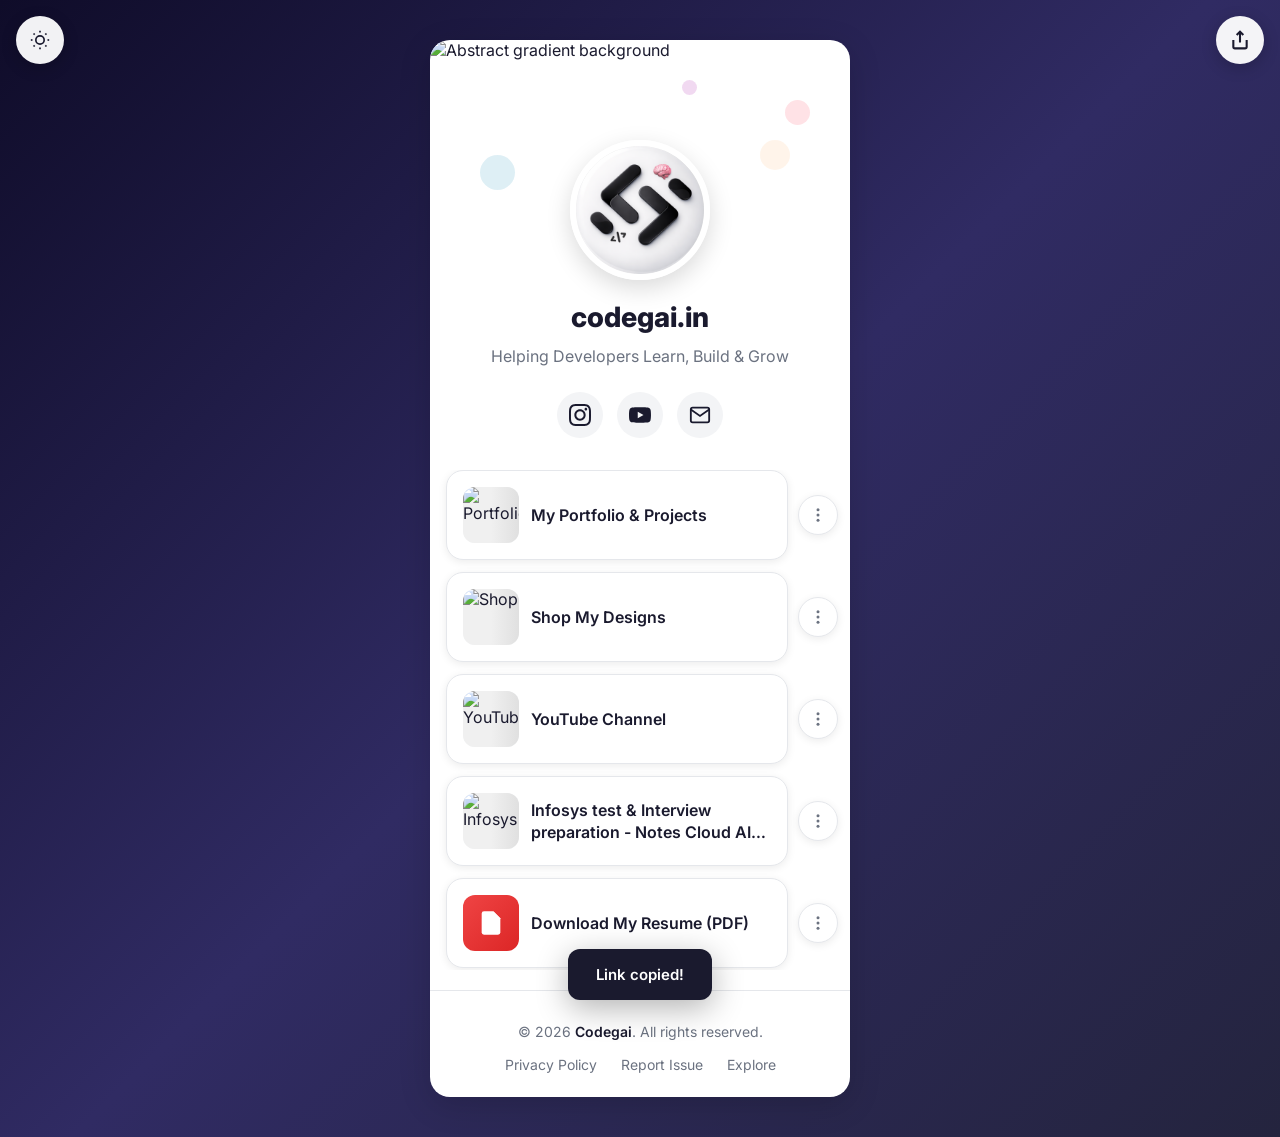
==== commit 331d0815: "update" ====
--- a/index.html
+++ b/index.html
@@ -41,7 +41,10 @@
 
         <div class="profile-container">
             <!-- Decorative Header (Scrollable) -->
-            <div class="header-decoration">
+            <div class="header-decoration has-image" id="headerDecoration">
+                <!-- Background Image -->
+                <img src="https://images.unsplash.com/photo-1618005182384-a83a8bd57fbe?w=1200&h=400&fit=crop&q=80" alt="Abstract gradient background" class="header-decoration-image">
+                
                 <div class="confetti confetti-1"></div>
                 <div class="confetti confetti-2"></div>
                 <div class="confetti confetti-3"></div>
@@ -70,7 +73,7 @@
                             <path d="M23.498 6.186a3.016 3.016 0 0 0-2.122-2.136C19.505 3.545 12 3.545 12 3.545s-7.505 0-9.377.505A3.017 3.017 0 0 0 .502 6.186C0 8.07 0 12 0 12s0 3.93.502 5.814a3.016 3.016 0 0 0 2.122 2.136c1.871.505 9.376.505 9.376.505s7.505 0 9.377-.505a3.015 3.015 0 0 0 2.122-2.136C24 15.93 24 12 24 12s0-3.93-.502-5.814zM9.545 15.568V8.432L15.818 12l-6.273 3.568z"></path>
                         </svg>
                     </a>
-                    <a href="mailto:hello@codegai.com" class="social-icon" aria-label="Email">
+                    <a href="mailto:hello.codegai@gmail.com" class="social-icon" aria-label="Email">
                         <svg width="20" height="20" viewBox="0 0 24 24" fill="none" stroke="currentColor" stroke-width="2">
                             <path d="M4 4h16c1.1 0 2 .9 2 2v12c0 1.1-.9 2-2 2H4c-1.1 0-2-.9-2-2V6c0-1.1.9-2 2-2z"></path>
                             <polyline points="22,6 12,13 2,6"></polyline>
@@ -802,7 +805,7 @@
                     </div>
                     <h3 class="interface-card-title">Send a Message</h3>
                     <p class="interface-card-description">Prefer email? Send your project details.</p>
-                    <a href="mailto:hello@codegai.com?subject=Project Inquiry" class="interface-card-btn">Email Me</a>
+                    <a href="mailto:hello.codegai@gmail.com?subject=Project Inquiry" class="interface-card-btn">Email Me</a>
                 </div>
             </div>
         </div>
@@ -1008,42 +1011,29 @@
             </div>
         </div>
         
-        <div class="doc-page-container">
-            <aside class="doc-sidebar">
-                <nav class="doc-nav">
-                    <a href="#privacy-intro" class="doc-nav-link active">Introduction</a>
-                    <a href="#privacy-collect" class="doc-nav-link">Information We Collect</a>
-                    <a href="#privacy-use" class="doc-nav-link">How We Use Information</a>
-                    <a href="#privacy-sharing" class="doc-nav-link">Sharing Information</a>
-                    <a href="#privacy-security" class="doc-nav-link">Data Security</a>
-                    <a href="#privacy-rights" class="doc-nav-link">User Rights</a>
-                    <a href="#privacy-third-party" class="doc-nav-link">Third Party Services</a>
-                    <a href="#privacy-contact" class="doc-nav-link">Contact Information</a>
-                </nav>
-            </aside>
-            
-            <main class="doc-content">
-                <section id="privacy-intro" class="doc-section">
-                    <h2 class="doc-section-title">Introduction</h2>
-                    <p class="doc-text">Welcome to Linkorbit. This privacy policy explains how we handle information when you use our link-in-bio platform. We are committed to protecting your privacy and being transparent about our data practices.</p>
-                    <p class="doc-text">This website serves as a personal link aggregation platform that redirects users to external services and platforms. We do not collect or store personal user data beyond basic analytics for improving user experience.</p>
-                    <p class="doc-text">Last updated: March 5, 2026</p>
+        <div class="privacy-container">
+            <div class="privacy-content">
+                <section class="privacy-section">
+                    <h2 class="privacy-section-title">Introduction</h2>
+                    <p class="privacy-text">Welcome to LinkOrbit. This privacy policy explains how we handle information when you use our link-in-bio platform. We are committed to protecting your privacy and being transparent about our data practices.</p>
+                    <p class="privacy-text">This website serves as a personal link aggregation platform that redirects users to external services and platforms. We do not collect or store personal user data beyond basic analytics for improving user experience.</p>
+                    <p class="privacy-text">Last updated: March 5, 2026</p>
                 </section>
                 
-                <section id="privacy-collect" class="doc-section">
-                    <h2 class="doc-section-title">Information We Collect</h2>
-                    <p class="doc-text">Our platform collects minimal information to provide and improve our services:</p>
-                    <ul class="doc-list">
+                <section class="privacy-section">
+                    <h2 class="privacy-section-title">Information We Collect</h2>
+                    <p class="privacy-text">Our platform collects minimal information to provide and improve our services:</p>
+                    <ul class="privacy-list">
                         <li><strong>Analytics Data:</strong> We may collect anonymous usage data such as page views, click events, and device information to understand how users interact with the platform.</li>
                         <li><strong>Technical Information:</strong> Browser type, operating system, IP address (anonymized), and referral sources may be logged for security and performance optimization.</li>
                         <li><strong>No Personal Data:</strong> We do not collect names, email addresses, or any personally identifiable information unless you voluntarily provide it through contact forms or booking services.</li>
                     </ul>
                 </section>
                 
-                <section id="privacy-use" class="doc-section">
-                    <h2 class="doc-section-title">How We Use Information</h2>
-                    <p class="doc-text">The limited data we collect is used exclusively for the following purposes:</p>
-                    <ul class="doc-list">
+                <section class="privacy-section">
+                    <h2 class="privacy-section-title">How We Use Information</h2>
+                    <p class="privacy-text">The limited data we collect is used exclusively for the following purposes:</p>
+                    <ul class="privacy-list">
                         <li><strong>Service Improvement:</strong> Understanding user behavior helps us optimize the platform's design and functionality.</li>
                         <li><strong>Performance Monitoring:</strong> Technical data helps us identify and fix bugs, improve loading times, and ensure platform stability.</li>
                         <li><strong>Security:</strong> Monitoring traffic patterns helps us detect and prevent malicious activity or abuse.</li>
@@ -1051,63 +1041,63 @@
                     </ul>
                 </section>
                 
-                <section id="privacy-sharing" class="doc-section">
-                    <h2 class="doc-section-title">Sharing Information</h2>
-                    <p class="doc-text">We do not sell, trade, or rent your information to third parties. Information may only be shared in the following limited circumstances:</p>
-                    <ul class="doc-list">
+                <section class="privacy-section">
+                    <h2 class="privacy-section-title">Sharing Information</h2>
+                    <p class="privacy-text">We do not sell, trade, or rent your information to third parties. Information may only be shared in the following limited circumstances:</p>
+                    <ul class="privacy-list">
                         <li><strong>Service Providers:</strong> We may use third-party analytics tools (such as Google Analytics) that process data on our behalf under strict confidentiality agreements.</li>
                         <li><strong>Legal Requirements:</strong> We may disclose information if required by law, court order, or government regulation.</li>
                         <li><strong>Business Transfers:</strong> In the event of a merger, acquisition, or sale of assets, user data may be transferred as part of that transaction.</li>
                     </ul>
                 </section>
                 
-                <section id="privacy-security" class="doc-section">
-                    <h2 class="doc-section-title">Data Security</h2>
-                    <p class="doc-text">We implement industry-standard security measures to protect the limited data we collect:</p>
-                    <ul class="doc-list">
+                <section class="privacy-section">
+                    <h2 class="privacy-section-title">Data Security</h2>
+                    <p class="privacy-text">We implement industry-standard security measures to protect the limited data we collect:</p>
+                    <ul class="privacy-list">
                         <li>HTTPS encryption for all data transmission</li>
                         <li>Secure hosting infrastructure with regular security updates</li>
                         <li>Access controls and authentication for administrative functions</li>
                         <li>Regular security audits and vulnerability assessments</li>
                     </ul>
-                    <p class="doc-text">However, no method of transmission over the internet is 100% secure. While we strive to protect your information, we cannot guarantee absolute security.</p>
+                    <p class="privacy-text">However, no method of transmission over the internet is 100% secure. While we strive to protect your information, we cannot guarantee absolute security.</p>
                 </section>
                 
-                <section id="privacy-rights" class="doc-section">
-                    <h2 class="doc-section-title">User Rights</h2>
-                    <p class="doc-text">You have the following rights regarding your data:</p>
-                    <ul class="doc-list">
+                <section class="privacy-section">
+                    <h2 class="privacy-section-title">User Rights</h2>
+                    <p class="privacy-text">You have the following rights regarding your data:</p>
+                    <ul class="privacy-list">
                         <li><strong>Access:</strong> You can request information about what data we have collected about you.</li>
                         <li><strong>Deletion:</strong> You can request deletion of any data we have collected (subject to legal retention requirements).</li>
                         <li><strong>Opt-Out:</strong> You can opt out of analytics tracking by using browser privacy settings or ad blockers.</li>
                         <li><strong>Correction:</strong> You can request correction of any inaccurate information we may have.</li>
                     </ul>
-                    <p class="doc-text">To exercise these rights, please contact us at hello@codegai.com.</p>
+                    <p class="privacy-text">To exercise these rights, please contact us at hello.codegai@gmail.com.</p>
                 </section>
                 
-                <section id="privacy-third-party" class="doc-section">
-                    <h2 class="doc-section-title">Third Party Services</h2>
-                    <p class="doc-text">This platform contains links to external services and platforms. When you click these links, you are redirected to third-party websites that have their own privacy policies:</p>
-                    <ul class="doc-list">
+                <section class="privacy-section">
+                    <h2 class="privacy-section-title">Third-Party Services</h2>
+                    <p class="privacy-text">This platform contains links to external services and platforms. When you click these links, you are redirected to third-party websites that have their own privacy policies:</p>
+                    <ul class="privacy-list">
                         <li><strong>Social Media:</strong> Instagram, YouTube, LinkedIn, GitHub, Discord</li>
                         <li><strong>Booking Services:</strong> Cal.com for scheduling appointments</li>
                         <li><strong>Email Services:</strong> Your default email client for contact</li>
                         <li><strong>Analytics:</strong> Google Analytics or similar services for usage tracking</li>
                     </ul>
-                    <p class="doc-text">We are not responsible for the privacy practices of these third-party services. We encourage you to review their privacy policies before providing any personal information.</p>
+                    <p class="privacy-text">We are not responsible for the privacy practices of these third-party services. We encourage you to review their privacy policies before providing any personal information.</p>
                 </section>
                 
-                <section id="privacy-contact" class="doc-section">
-                    <h2 class="doc-section-title">Contact Information</h2>
-                    <p class="doc-text">If you have any questions, concerns, or requests regarding this privacy policy or our data practices, please contact us:</p>
-                    <div class="doc-contact-box">
-                        <p><strong>Email:</strong> hello@codegai.com</p>
-                        <p><strong>Platform:</strong> Linkorbit by Codegai</p>
+                <section class="privacy-section privacy-section-last">
+                    <h2 class="privacy-section-title">Contact Information</h2>
+                    <p class="privacy-text">If you have any questions, concerns, or requests regarding this privacy policy or our data practices, please contact us:</p>
+                    <div class="privacy-contact-box">
+                        <p><strong>Email:</strong> hello.codegai@gmail.com</p>
+                        <p><strong>Platform:</strong> LinkOrbit by Codegai</p>
                         <p><strong>Response Time:</strong> We aim to respond within 48 hours</p>
                     </div>
-                    <p class="doc-text">We reserve the right to update this privacy policy at any time. Changes will be posted on this page with an updated revision date.</p>
+                    <p class="privacy-text">We reserve the right to update this privacy policy at any time. Changes will be posted on this page with an updated revision date.</p>
                 </section>
-            </main>
+            </div>
         </div>
     </div>
 
@@ -1141,7 +1131,7 @@
                         </div>
                         <h3 class="report-option-title">Email Support</h3>
                         <p class="report-option-description">Send us an email with details about the issue you're experiencing.</p>
-                        <a href="mailto:hello@codegai.com?subject=Website%20Issue%20Report" class="report-btn">Send Email</a>
+                        <a href="mailto:hello.codegai@gmail.com?subject=Website%20Issue%20Report" class="report-btn">Send Email</a>
                     </div>
                     
                     <div class="report-option-card">
@@ -1223,7 +1213,7 @@
                             </svg>
                         </div>
                         <h3 class="error-title">Submission Failed</h3>
-                        <p class="error-text">There was an error submitting your report. Please try again or contact us directly at hello@codegai.com.</p>
+                        <p class="error-text">There was an error submitting your report. Please try again or contact us directly at hello.codegai@gmail.com.</p>
                         <button class="retry-btn" id="retryBtn">Try Again</button>
                     </div>
                 </div>
--- a/styles.css
+++ b/styles.css
@@ -78,11 +78,41 @@
     overflow: hidden;
 }
 
+/* Header Background Image Support */
+.header-decoration.has-image {
+    background: none;
+}
+
+.header-decoration-image {
+    position: absolute;
+    top: 0;
+    left: 0;
+    width: 100%;
+    height: 100%;
+    object-fit: cover;
+    object-position: center;
+    z-index: 0;
+}
+
+/* Overlay for better profile image visibility */
+.header-decoration::after {
+    content: '';
+    position: absolute;
+    bottom: 0;
+    left: 0;
+    right: 0;
+    height: 60px;
+    background: linear-gradient(to bottom, transparent, rgba(255, 255, 255, 0.3));
+    z-index: 1;
+    pointer-events: none;
+}
+
 /* Confetti Elements */
 .confetti {
     position: absolute;
     border-radius: 50%;
     animation: float 6s ease-in-out infinite;
+    z-index: 2;
 }
 
 .confetti-1 {
@@ -181,15 +211,15 @@
 .profile-header {
     text-align: center;
     padding: 0 24px 32px;
-    margin-top: -60px;
+    margin-top: -80px;
     position: relative;
     z-index: 5;
 }
 
 .profile-image-wrapper {
-    width: 100px;
-    height: 100px;
-    margin: 0 auto 16px;
+    width: 140px;
+    height: 140px;
+    margin: 0 auto 20px;
     position: relative;
 }
 
@@ -198,33 +228,34 @@
     height: 100%;
     border-radius: 50%;
     object-fit: cover;
-    border: 5px solid var(--container-bg);
-    box-shadow: var(--shadow-md);
+    border: 6px solid var(--container-bg);
+    box-shadow: 0 8px 24px rgba(0, 0, 0, 0.15);
 }
 
 .profile-name {
-    font-size: 24px;
+    font-size: 28px;
     font-weight: 800;
-    margin-bottom: 8px;
+    margin-bottom: 10px;
     color: var(--text-primary);
 }
 
 .profile-bio {
-    font-size: 15px;
+    font-size: 16px;
     color: var(--text-secondary);
-    margin-bottom: 20px;
+    margin-bottom: 24px;
+    line-height: 1.5;
 }
 
 /* Social Icons */
 .social-icons {
     display: flex;
-    gap: 12px;
+    gap: 14px;
     justify-content: center;
 }
 
 .social-icon {
-    width: 40px;
-    height: 40px;
+    width: 46px;
+    height: 46px;
     border-radius: 50%;
     background: #f3f4f6;
     display: flex;
@@ -233,6 +264,11 @@
     color: var(--text-primary);
     text-decoration: none;
     transition: all 0.3s ease;
+}
+
+.social-icon svg {
+    width: 22px;
+    height: 22px;
 }
 
 .social-icon:hover {
@@ -308,9 +344,9 @@
 
 /* Link Thumbnail - Scalable Image Container */
 .link-thumbnail {
-    width: 48px;
-    height: 48px;
-    border-radius: 11px;
+    width: 56px;
+    height: 56px;
+    border-radius: 12px;
     overflow: hidden;
     flex-shrink: 0;
     background: #f3f4f6;
@@ -329,21 +365,27 @@
 .link-thumbnail.pdf-icon {
     background: linear-gradient(135deg, #ef4444 0%, #dc2626 100%);
     color: white;
-    font-size: 20px;
+    font-size: 24px;
     font-weight: 700;
 }
 
 .link-thumbnail.doc-icon {
     background: linear-gradient(135deg, #3b82f6 0%, #2563eb 100%);
     color: white;
-    font-size: 20px;
+    font-size: 24px;
     font-weight: 700;
+}
+
+.link-thumbnail.pdf-icon svg,
+.link-thumbnail.doc-icon svg {
+    width: 28px;
+    height: 28px;
 }
 
 /* Link Title - Truncated Text */
 .link-title {
     flex: 1;
-    font-size: 15px;
+    font-size: 16px;
     font-weight: 600;
     color: var(--text-primary);
     line-height: 1.4;
@@ -805,21 +847,50 @@
         min-height: 100vh;
     }
 
+    .profile-header {
+        margin-top: -70px;
+    }
+
+    .profile-image-wrapper {
+        width: 120px;
+        height: 120px;
+    }
+
+    .profile-name {
+        font-size: 24px;
+    }
+
+    .profile-bio {
+        font-size: 15px;
+    }
+
+    .social-icon {
+        width: 42px;
+        height: 42px;
+    }
+
     .link-card-list {
         padding: 0 12px 32px;
     }
 
     .link-card {
-        padding: 14px;
+        padding: 16px;
+        min-height: 76px;
     }
 
     .link-thumbnail {
-        width: 44px;
-        height: 44px;
+        width: 52px;
+        height: 52px;
+    }
+
+    .link-thumbnail.pdf-icon svg,
+    .link-thumbnail.doc-icon svg {
+        width: 26px;
+        height: 26px;
     }
 
     .link-title {
-        font-size: 14px;
+        font-size: 15px;
     }
 
     .menu-btn {
@@ -1181,12 +1252,12 @@
 }
 
 .about-profile-image {
-    width: 120px;
-    height: 120px;
+    width: 140px;
+    height: 140px;
     margin: 0 auto 20px;
     border-radius: 50%;
     overflow: hidden;
-    border: 5px solid rgba(255, 255, 255, 0.95);
+    border: 6px solid rgba(255, 255, 255, 0.95);
     box-shadow: 0 8px 32px rgba(0, 0, 0, 0.2);
 }
 
@@ -1197,15 +1268,15 @@
 }
 
 .about-name {
-    font-size: 32px;
+    font-size: 36px;
     font-weight: 800;
     color: white;
-    margin-bottom: 8px;
+    margin-bottom: 10px;
     text-shadow: 0 2px 8px rgba(0, 0, 0, 0.1);
 }
 
 .about-tagline {
-    font-size: 16px;
+    font-size: 18px;
     color: rgba(255, 255, 255, 0.9);
     text-shadow: 0 1px 4px rgba(0, 0, 0, 0.1);
 }
@@ -1404,12 +1475,16 @@
     }
 
     .about-name {
-        font-size: 28px;
+        font-size: 32px;
+    }
+
+    .about-tagline {
+        font-size: 16px;
     }
 
     .about-profile-image {
-        width: 100px;
-        height: 100px;
+        width: 120px;
+        height: 120px;
     }
 
     .about-section {
@@ -2108,6 +2183,206 @@
 
 
 /* ============================================
+   PRIVACY POLICY PAGE - MOBILE OPTIMIZED
+   ============================================ */
+
+/* Privacy Container */
+.privacy-container {
+    width: 100%;
+    max-width: 700px;
+    margin: 0 auto;
+    padding: 20px;
+    animation: privacyFadeIn 0.6s ease-out;
+}
+
+@keyframes privacyFadeIn {
+    from {
+        opacity: 0;
+        transform: translateY(20px);
+    }
+    to {
+        opacity: 1;
+        transform: translateY(0);
+    }
+}
+
+/* Privacy Content */
+.privacy-content {
+    background: #ffffff;
+    border-radius: 12px;
+    padding: 32px 24px;
+    box-shadow: 0 2px 8px rgba(0, 0, 0, 0.08);
+}
+
+[data-theme="dark"] .privacy-content {
+    background: rgba(45, 55, 72, 0.95);
+}
+
+/* Privacy Section */
+.privacy-section {
+    margin-bottom: 40px;
+    padding-bottom: 40px;
+    border-bottom: 1px solid #e5e7eb;
+}
+
+.privacy-section-last {
+    border-bottom: none;
+    margin-bottom: 0;
+    padding-bottom: 0;
+}
+
+[data-theme="dark"] .privacy-section {
+    border-bottom-color: rgba(255, 255, 255, 0.1);
+}
+
+/* Privacy Section Title */
+.privacy-section-title {
+    font-size: 24px;
+    font-weight: 700;
+    color: #111111;
+    margin-bottom: 16px;
+    line-height: 1.3;
+}
+
+[data-theme="dark"] .privacy-section-title {
+    color: #ffffff;
+}
+
+/* Privacy Text */
+.privacy-text {
+    font-size: 16px;
+    line-height: 1.6;
+    color: #333333;
+    margin-bottom: 16px;
+}
+
+.privacy-text:last-child {
+    margin-bottom: 0;
+}
+
+[data-theme="dark"] .privacy-text {
+    color: rgba(255, 255, 255, 0.9);
+}
+
+/* Privacy List */
+.privacy-list {
+    list-style: none;
+    padding-left: 0;
+    margin: 16px 0;
+}
+
+.privacy-list li {
+    padding: 12px 0 12px 28px;
+    position: relative;
+    font-size: 16px;
+    line-height: 1.6;
+    color: #333333;
+}
+
+.privacy-list li::before {
+    content: '•';
+    position: absolute;
+    left: 8px;
+    color: #667eea;
+    font-weight: 700;
+    font-size: 20px;
+}
+
+[data-theme="dark"] .privacy-list li {
+    color: rgba(255, 255, 255, 0.9);
+}
+
+/* Privacy Contact Box */
+.privacy-contact-box {
+    background: #f9fafb;
+    border-left: 4px solid #667eea;
+    padding: 20px;
+    border-radius: 8px;
+    margin: 20px 0;
+}
+
+.privacy-contact-box p {
+    margin: 8px 0;
+    font-size: 16px;
+    color: #111111;
+    line-height: 1.6;
+}
+
+[data-theme="dark"] .privacy-contact-box {
+    background: rgba(255, 255, 255, 0.05);
+}
+
+[data-theme="dark"] .privacy-contact-box p {
+    color: #ffffff;
+}
+
+/* Mobile Optimization */
+@media (max-width: 768px) {
+    .privacy-container {
+        padding: 16px;
+    }
+    
+    .privacy-content {
+        padding: 24px 20px;
+        border-radius: 8px;
+    }
+    
+    .privacy-section {
+        margin-bottom: 32px;
+        padding-bottom: 32px;
+    }
+    
+    .privacy-section-title {
+        font-size: 22px;
+    }
+    
+    .privacy-text {
+        font-size: 16px;
+    }
+    
+    .privacy-list li {
+        font-size: 16px;
+        padding: 10px 0 10px 24px;
+    }
+    
+    .privacy-contact-box {
+        padding: 16px;
+    }
+}
+
+@media (max-width: 480px) {
+    .privacy-container {
+        padding: 12px;
+    }
+    
+    .privacy-content {
+        padding: 20px 16px;
+    }
+    
+    .privacy-section {
+        margin-bottom: 28px;
+        padding-bottom: 28px;
+    }
+    
+    .privacy-section-title {
+        font-size: 20px;
+    }
+}
+
+/* Remove horizontal scroll */
+.privacy-container,
+.privacy-content {
+    overflow-x: hidden;
+    max-width: 100%;
+}
+
+/* Smooth scrolling */
+#privacyPage {
+    scroll-behavior: smooth;
+    overflow-x: hidden;
+}
+
+/* ============================================
    DOCUMENTATION PAGES - Privacy, Report, Explore
    ============================================ */
 
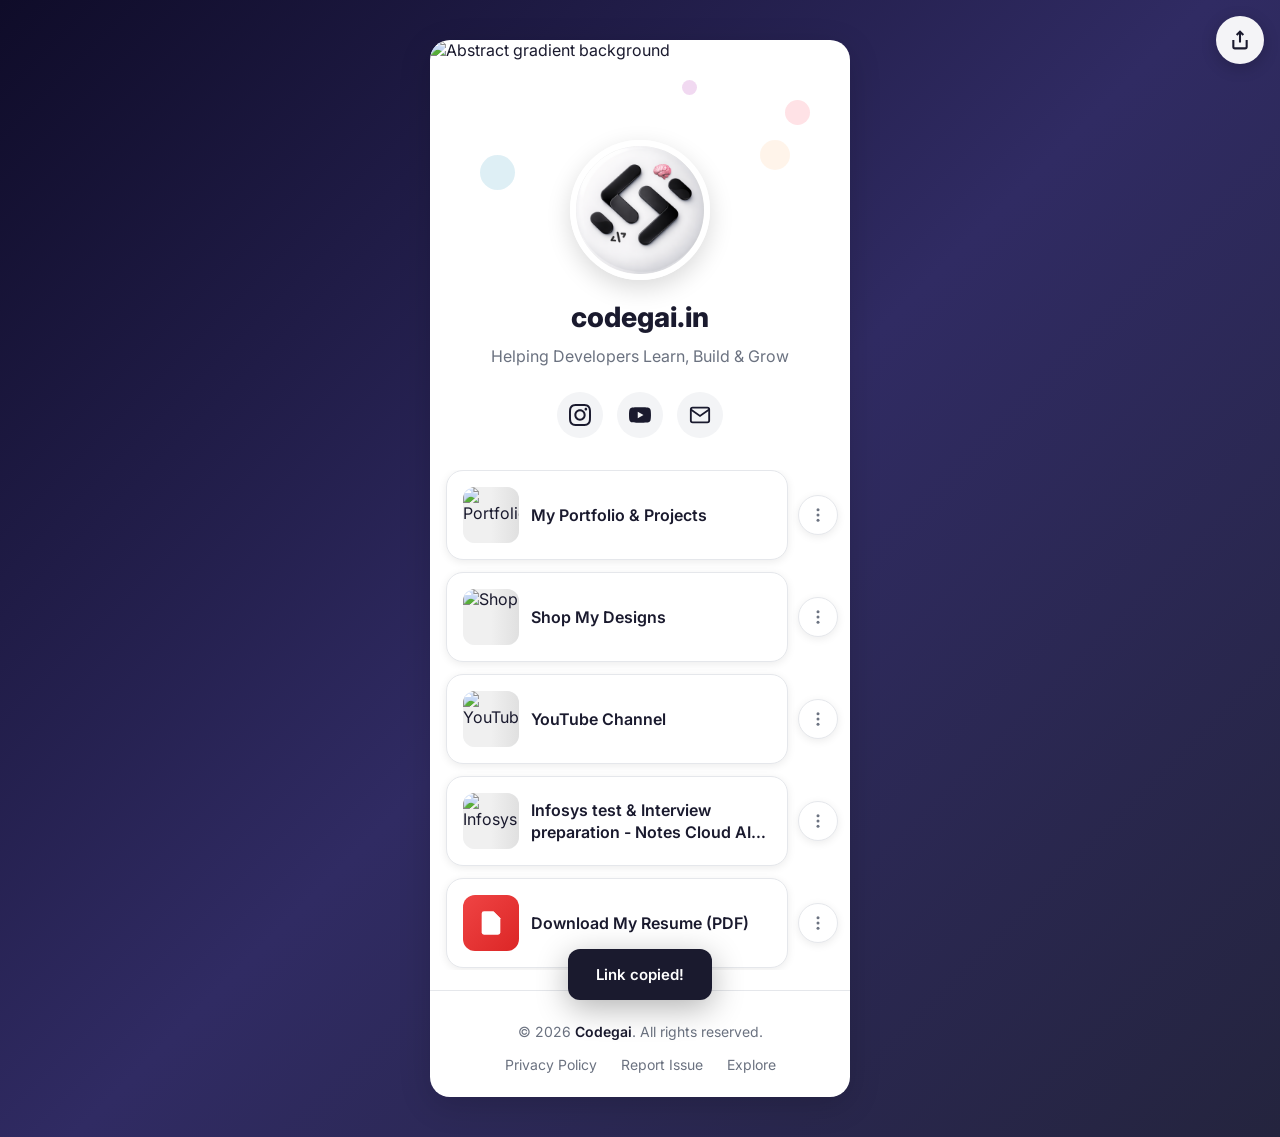
==== commit d319607d: "Update" ====
--- a/index.html
+++ b/index.html
@@ -12,24 +12,6 @@
 <body>
     <!-- Main Container -->
     <div class="page-wrapper">
-        <!-- Theme Toggle Button (Fixed) -->
-        <button class="theme-toggle-btn" id="themeToggleBtn" aria-label="Toggle theme">
-            <svg class="sun-icon" width="20" height="20" viewBox="0 0 24 24" fill="none" stroke="currentColor" stroke-width="2">
-                <circle cx="12" cy="12" r="5"></circle>
-                <line x1="12" y1="1" x2="12" y2="3"></line>
-                <line x1="12" y1="21" x2="12" y2="23"></line>
-                <line x1="4.22" y1="4.22" x2="5.64" y2="5.64"></line>
-                <line x1="18.36" y1="18.36" x2="19.78" y2="19.78"></line>
-                <line x1="1" y1="12" x2="3" y2="12"></line>
-                <line x1="21" y1="12" x2="23" y2="12"></line>
-                <line x1="4.22" y1="19.78" x2="5.64" y2="18.36"></line>
-                <line x1="18.36" y1="5.64" x2="19.78" y2="4.22"></line>
-            </svg>
-            <svg class="moon-icon" width="20" height="20" viewBox="0 0 24 24" fill="none" stroke="currentColor" stroke-width="2">
-                <path d="M21 12.79A9 9 0 1 1 11.21 3 7 7 0 0 0 21 12.79z"></path>
-            </svg>
-        </button>
-
         <!-- Share Button (Fixed) -->
         <button class="share-btn-fixed" id="profileShareBtn" aria-label="Share profile">
             <svg width="20" height="20" viewBox="0 0 24 24" fill="none" stroke="currentColor" stroke-width="2.5">
--- a/styles.css
+++ b/styles.css
@@ -1703,56 +1703,9 @@
    FIXED BUTTONS - Theme Toggle & Share
    ============================================ */
 
-/* Fixed Theme Toggle Button */
-.theme-toggle-btn {
-    position: fixed;
-    top: 16px;
-    left: 16px;
-    width: 48px;
-    height: 48px;
-    border-radius: 50%;
-    background: rgba(255, 255, 255, 0.95);
-    backdrop-filter: blur(10px);
-    border: none;
-    box-shadow: 0 4px 16px rgba(0, 0, 0, 0.2);
-    cursor: pointer;
-    display: flex;
-    align-items: center;
-    justify-content: center;
-    z-index: 1000;
-    transition: all 0.3s ease;
-    color: var(--text-primary);
-}
-
-.theme-toggle-btn:hover {
-    transform: scale(1.1);
-    box-shadow: 0 6px 24px rgba(0, 0, 0, 0.25);
-}
-
-.theme-toggle-btn:active {
-    transform: scale(0.95);
-}
-
-.sun-icon {
-    display: block;
-}
-
-.moon-icon {
-    display: none;
-}
-
-[data-theme="dark"] .sun-icon {
-    display: none;
-}
-
-[data-theme="dark"] .moon-icon {
-    display: block;
-}
-
-[data-theme="dark"] .theme-toggle-btn {
-    background: rgba(45, 55, 72, 0.95);
-    color: white;
-}
+/* ============================================
+   FIXED BUTTONS - Share
+   ============================================ */
 
 /* Fixed Share Button */
 .share-btn-fixed {
@@ -2002,7 +1955,6 @@
 .social-link-btn:active,
 .link-card:active,
 .menu-btn:active,
-.theme-toggle-btn:active,
 .share-btn-fixed:active {
     transform: scale(0.96);
     transition-duration: 0.1s;
@@ -2050,7 +2002,6 @@
 @media (hover: none) and (pointer: coarse) {
     /* Ensure minimum 48px touch targets */
     .menu-btn,
-    .theme-toggle-btn,
     .share-btn-fixed,
     .social-icon,
     .social-link-btn {
@@ -2162,7 +2113,6 @@
    ============================================ */
 
 @media print {
-    .theme-toggle-btn,
     .share-btn-fixed,
     .menu-btn,
     .modal-overlay,
